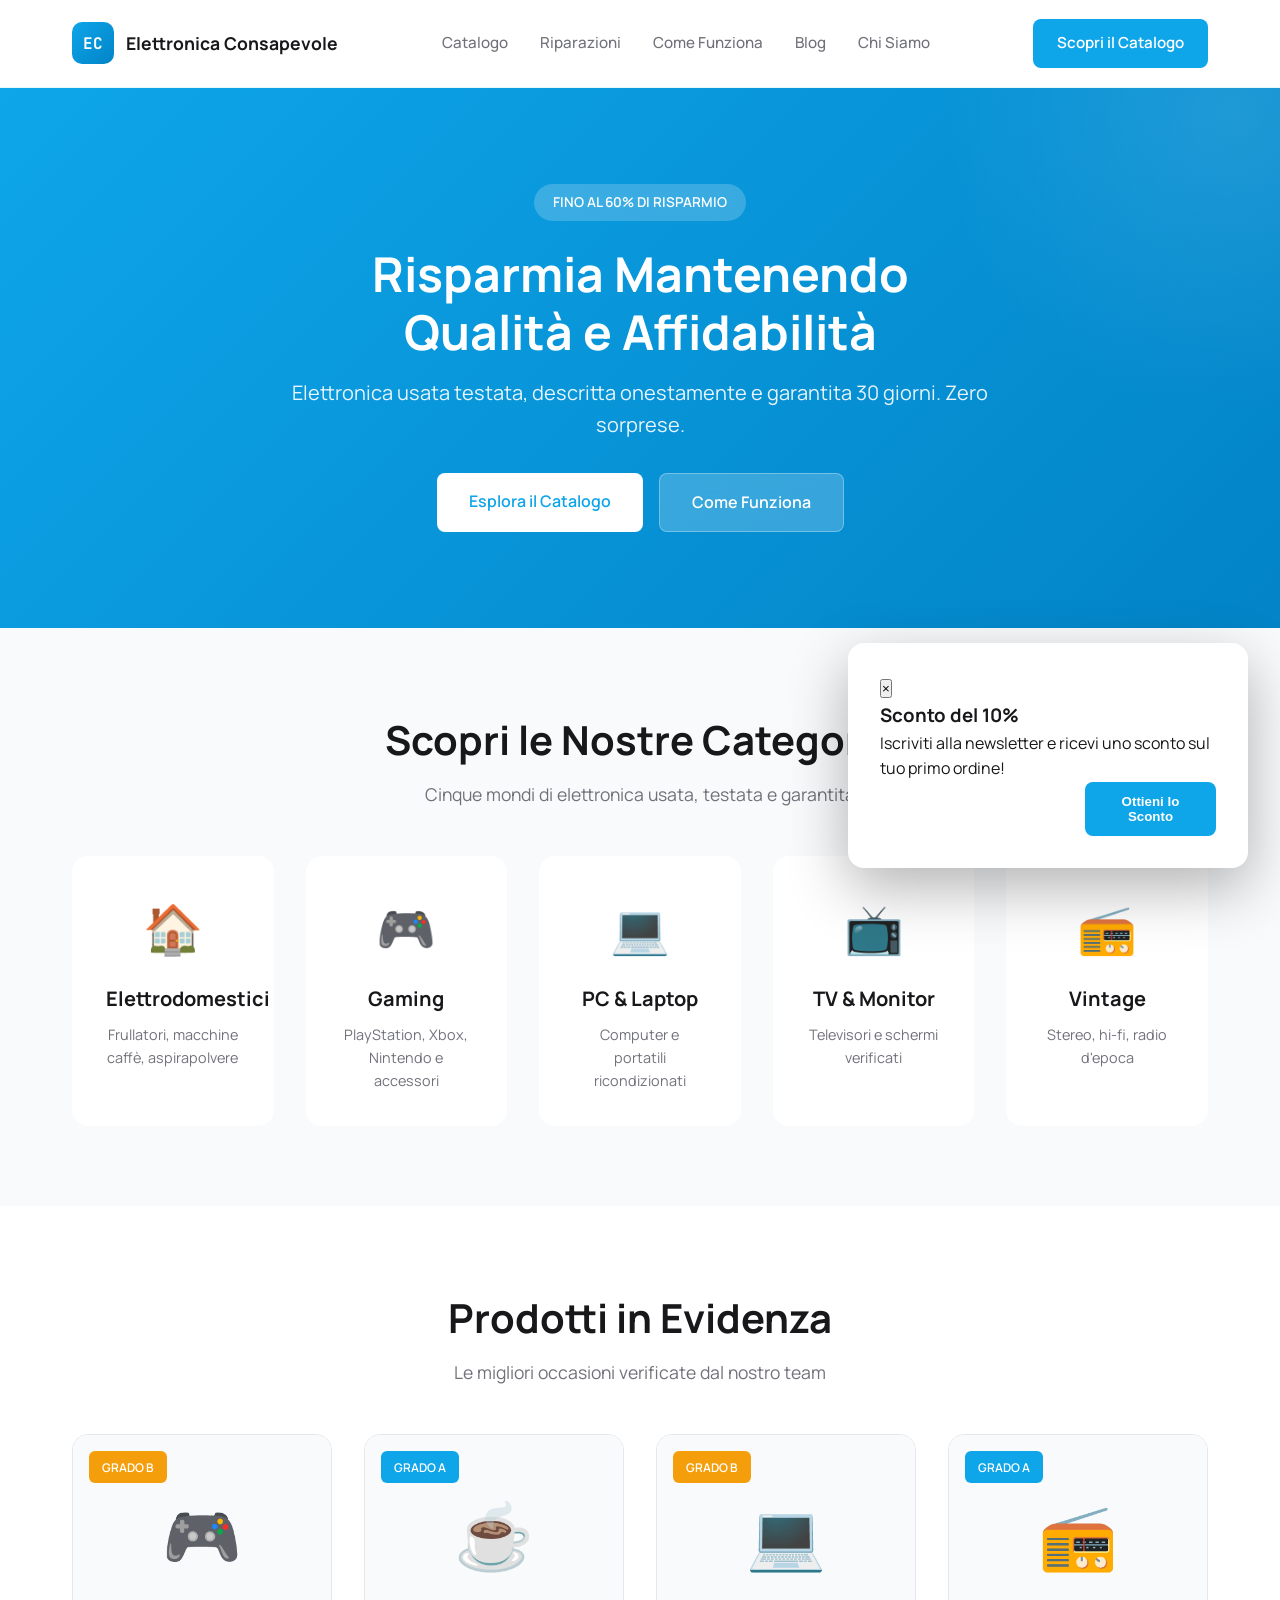
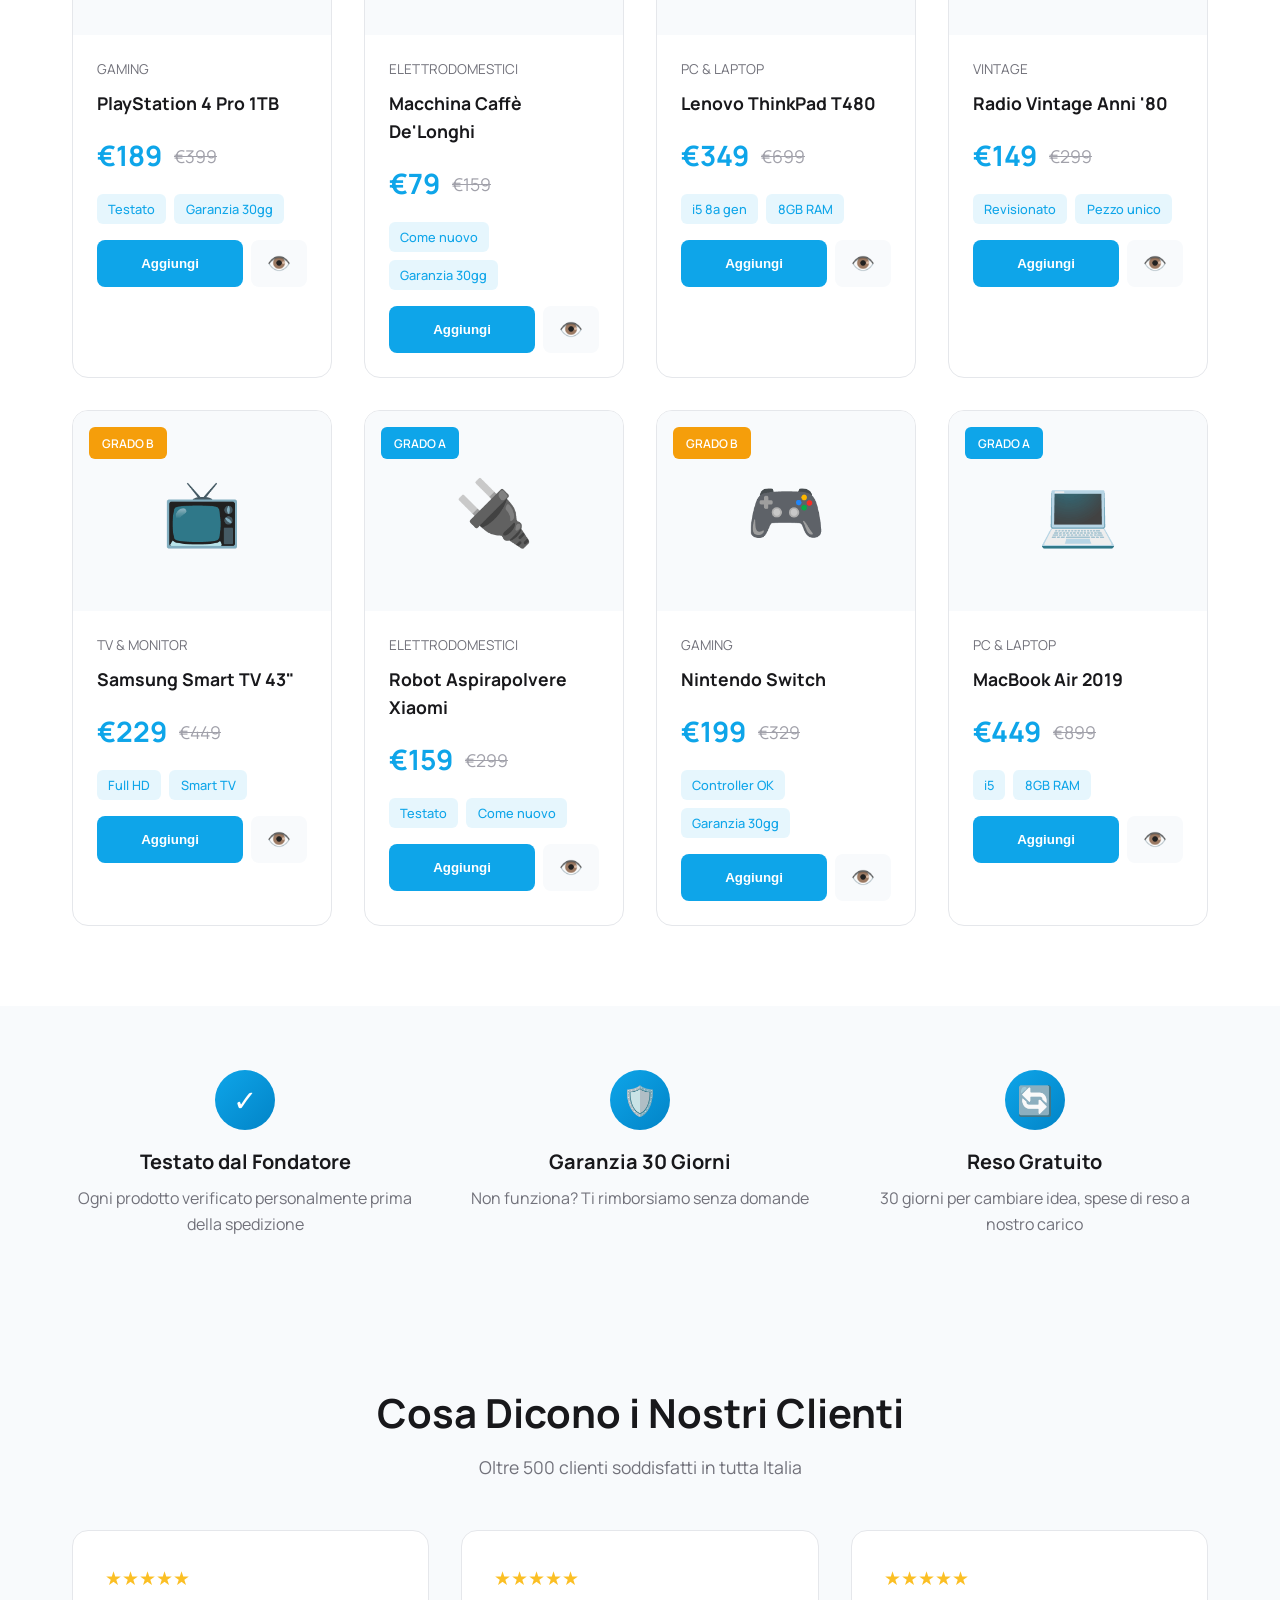
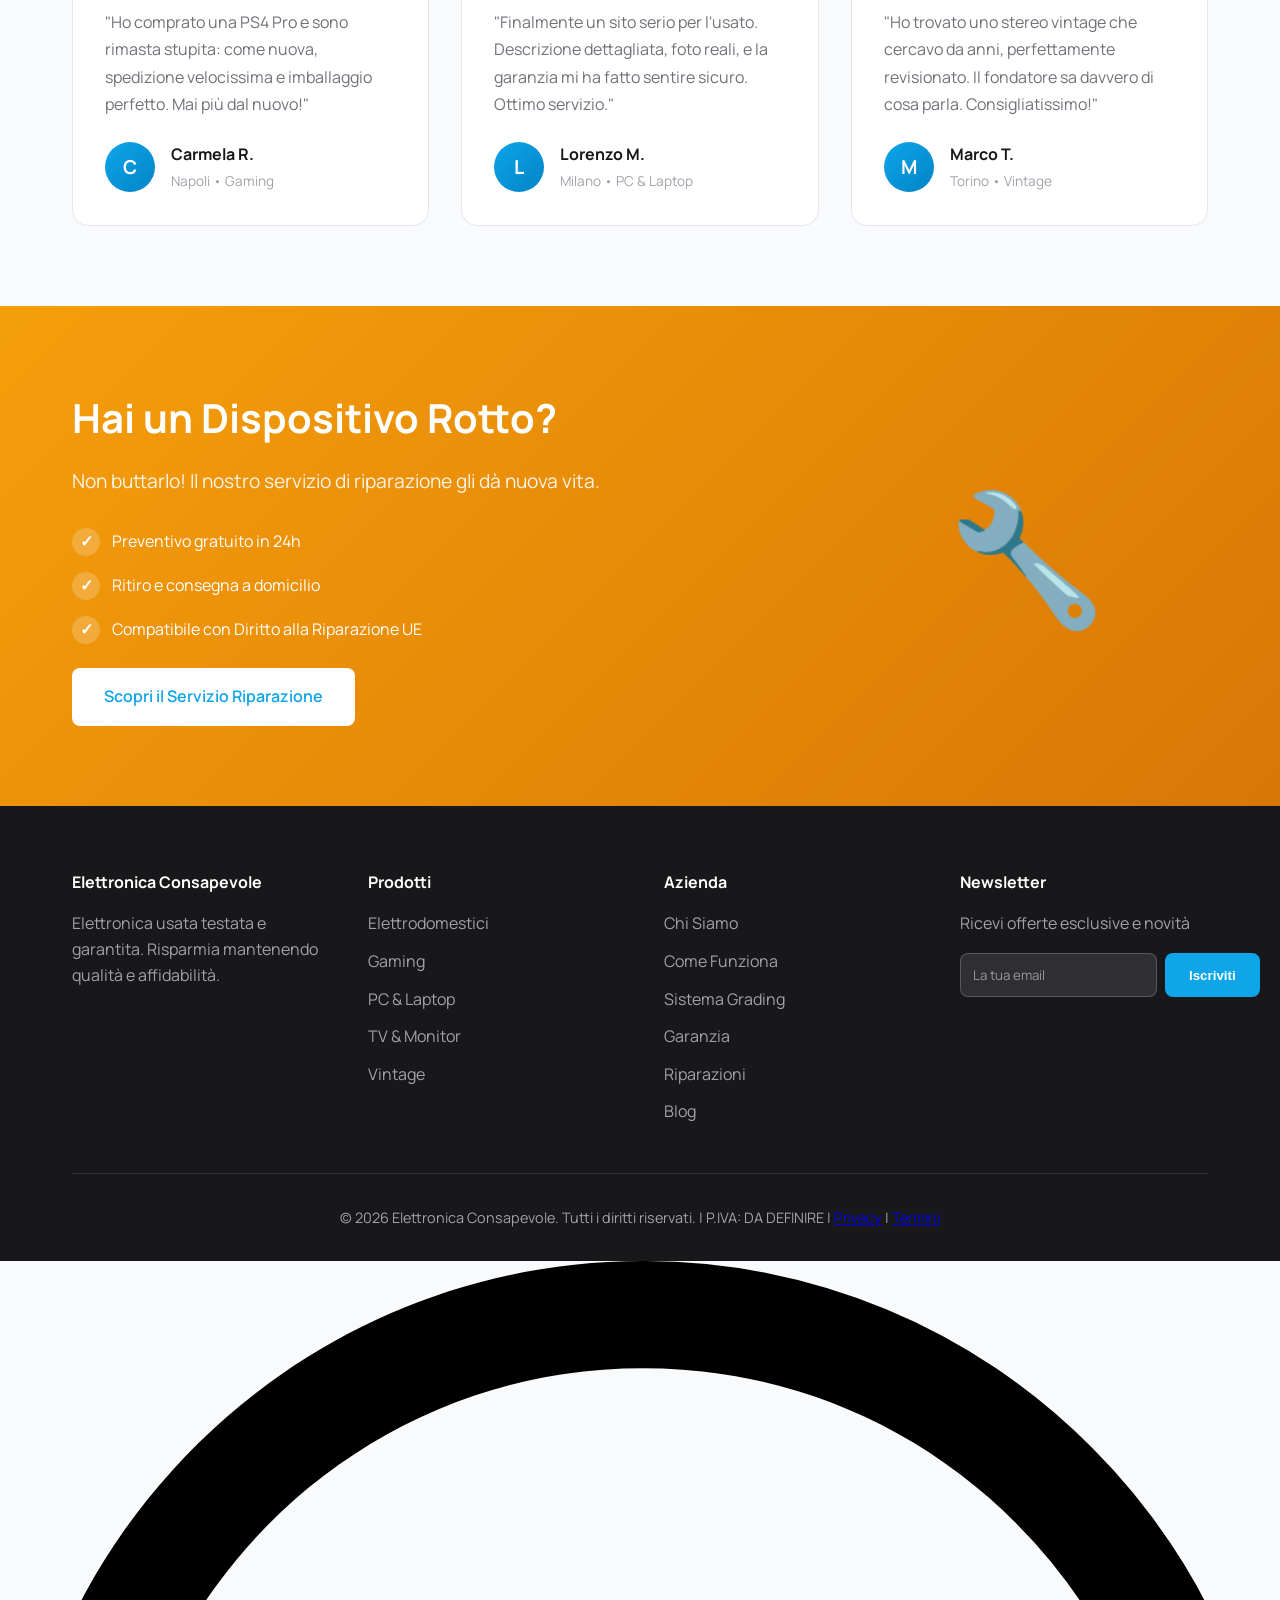
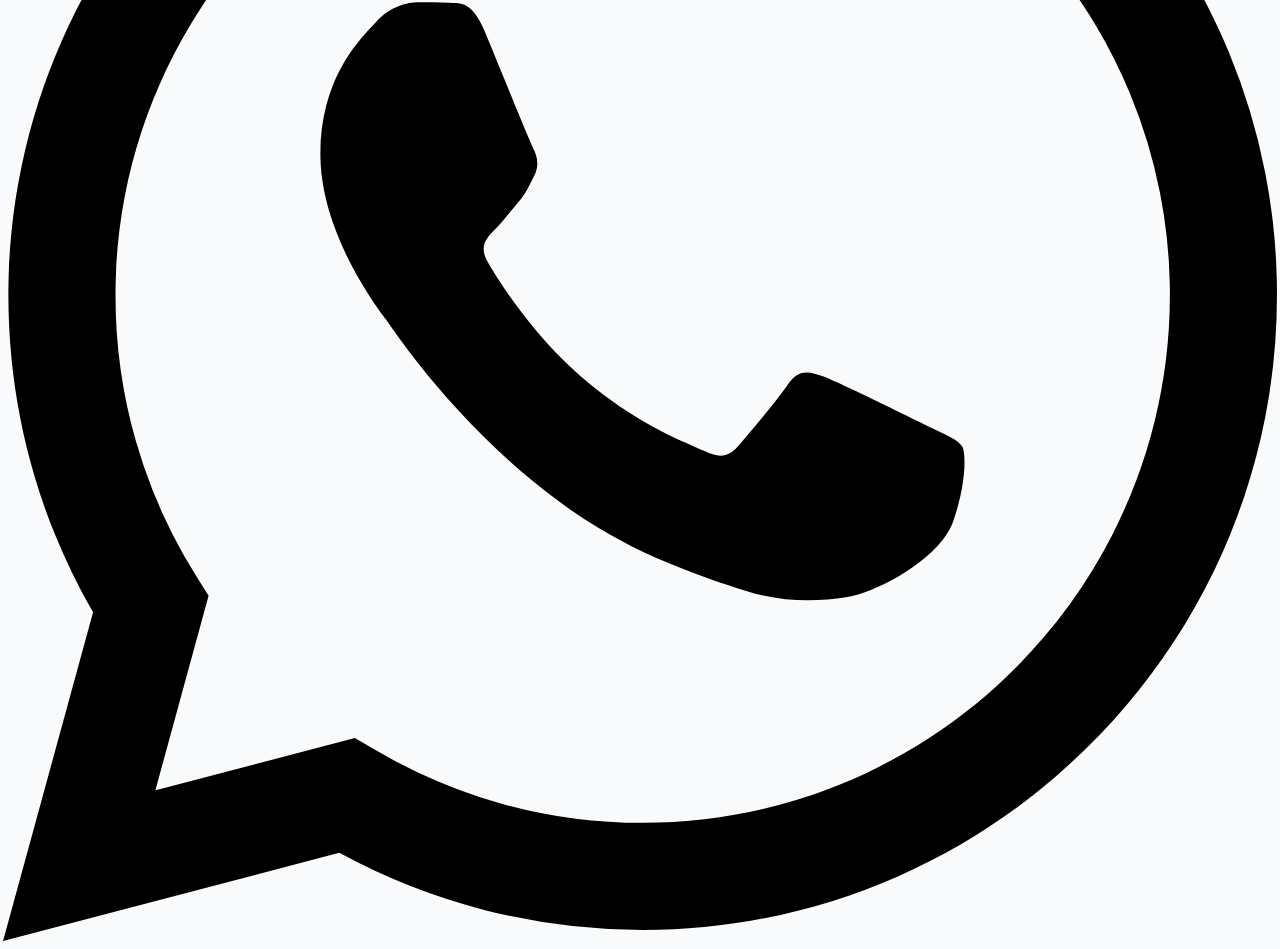
==== index.html @ a6febb9d "Update and rename index.html.html to index.html" ====
<!DOCTYPE html>
<html lang="it">
<head>
    <meta charset="UTF-8">
    <meta name="viewport" content="width=device-width, initial-scale=1.0">
    <title>Elettronica Consapevole - Elettronica Usata Garantita | Risparmia fino al 60%</title>
    <meta name="description" content="Acquista elettronica usata testata e garantita. Elettrodomestici, PC, gaming e vintage con garanzia 30 giorni.">
    <link rel="stylesheet" href="style.css">
    <link rel="preconnect" href="https://fonts.googleapis.com">
    <link rel="preconnect" href="https://fonts.gstatic.com" crossorigin>
    <link href="https://fonts.googleapis.com/css2?family=Manrope:wght@400;500;600;700&family=JetBrains+Mono:wght@500&display=swap" rel="stylesheet">
</head>
<body>
    <!-- HEADER -->
    <header class="header">
        <div class="header-container">
            <a href="/" class="logo">
                <div class="logo-icon">EC</div>
                <span>Elettronica Consapevole</span>
            </a>
            <nav class="nav">
                <a href="/catalogo/">Catalogo</a>
                <a href="/riparazioni/">Riparazioni</a>
                <a href="/come-funziona/">Come Funziona</a>
                <a href="/blog/">Blog</a>
                <a href="/chi-siamo/">Chi Siamo</a>
            </nav>
            <a href="/catalogo/" class="cta-btn">Scopri il Catalogo</a>
            <button class="mobile-menu-btn" aria-label="Menu">
                <div class="mobile-menu-icon"></div>
            </button>
        </div>
    </header>

    <!-- HERO SLIDER -->
    <section class="hero">
        <div class="hero-slide active">
            <div class="hero-content">
                <div class="hero-badge">FINO AL 60% DI RISPARMIO</div>
                <h1>Risparmia Mantenendo Qualità e Affidabilità</h1>
                <p>Elettronica usata testata, descritta onestamente e garantita 30 giorni. Zero sorprese.</p>
                <div class="hero-cta">
                    <a href="/catalogo/" class="btn-primary">Esplora il Catalogo</a>
                    <a href="/come-funziona/" class="btn-secondary">Come Funziona</a>
                </div>
            </div>
        </div>
    </section>

    <!-- CATEGORIE -->
    <section class="categories">
        <div class="container">
            <div class="section-header">
                <h2>Scopri le Nostre Categorie</h2>
                <p>Cinque mondi di elettronica usata, testata e garantita</p>
            </div>
            <div class="categories-grid">
                <a href="/catalogo/elettrodomestici/" class="category-card">
                    <div class="category-icon">🏠</div>
                    <h3>Elettrodomestici</h3>
                    <p>Frullatori, macchine caffè, aspirapolvere</p>
                </a>
                <a href="/catalogo/gaming/" class="category-card">
                    <div class="category-icon">🎮</div>
                    <h3>Gaming</h3>
                    <p>PlayStation, Xbox, Nintendo e accessori</p>
                </a>
                <a href="/catalogo/pc-laptop/" class="category-card">
                    <div class="category-icon">💻</div>
                    <h3>PC & Laptop</h3>
                    <p>Computer e portatili ricondizionati</p>
                </a>
                <a href="/catalogo/tv-monitor/" class="category-card">
                    <div class="category-icon">📺</div>
                    <h3>TV & Monitor</h3>
                    <p>Televisori e schermi verificati</p>
                </a>
                <a href="/catalogo/vintage/" class="category-card">
                    <div class="category-icon">📻</div>
                    <h3>Vintage</h3>
                    <p>Stereo, hi-fi, radio d'epoca</p>
                </a>
            </div>
        </div>
    </section>

    <!-- PRODOTTI IN EVIDENZA -->
    <section class="featured-products">
        <div class="container">
            <div class="section-header">
                <h2>Prodotti in Evidenza</h2>
                <p>Le migliori occasioni verificate dal nostro team</p>
            </div>
            <div class="products-grid">
                <!-- Prodotto 1 -->
                <article class="product-card">
                    <div class="product-image">
                        <span class="product-badge grade-badge">GRADO B</span>
                        <span style="font-size: 4rem;">🎮</span>
                    </div>
                    <div class="product-info">
                        <p class="product-category">Gaming</p>
                        <h3 class="product-title">PlayStation 4 Pro 1TB</h3>
                        <div class="product-price">
                            <span class="price-current">€189</span>
                            <span class="price-original">€399</span>
                        </div>
                        <div class="product-features">
                            <span class="feature-tag">Testato</span>
                            <span class="feature-tag">Garanzia 30gg</span>
                        </div>
                        <div class="product-cta">
                            <button class="btn-add-cart">Aggiungi</button>
                            <button class="btn-quick-view">👁️</button>
                        </div>
                    </div>
                </article>

                <!-- Prodotto 2 -->
                <article class="product-card">
                    <div class="product-image">
                        <span class="product-badge">GRADO A</span>
                        <span style="font-size: 4rem;">☕</span>
                    </div>
                    <div class="product-info">
                        <p class="product-category">Elettrodomestici</p>
                        <h3 class="product-title">Macchina Caffè De'Longhi</h3>
                        <div class="product-price">
                            <span class="price-current">€79</span>
                            <span class="price-original">€159</span>
                        </div>
                        <div class="product-features">
                            <span class="feature-tag">Come nuovo</span>
                            <span class="feature-tag">Garanzia 30gg</span>
                        </div>
                        <div class="product-cta">
                            <button class="btn-add-cart">Aggiungi</button>
                            <button class="btn-quick-view">👁️</button>
                        </div>
                    </div>
                </article>

                <!-- Prodotto 3 -->
                <article class="product-card">
                    <div class="product-image">
                        <span class="product-badge grade-badge">GRADO B</span>
                        <span style="font-size: 4rem;">💻</span>
                    </div>
                    <div class="product-info">
                        <p class="product-category">PC & Laptop</p>
                        <h3 class="product-title">Lenovo ThinkPad T480</h3>
                        <div class="product-price">
                            <span class="price-current">€349</span>
                            <span class="price-original">€699</span>
                        </div>
                        <div class="product-features">
                            <span class="feature-tag">i5 8a gen</span>
                            <span class="feature-tag">8GB RAM</span>
                        </div>
                        <div class="product-cta">
                            <button class="btn-add-cart">Aggiungi</button>
                            <button class="btn-quick-view">👁️</button>
                        </div>
                    </div>
                </article>

                <!-- Prodotto 4 -->
                <article class="product-card">
                    <div class="product-image">
                        <span class="product-badge">GRADO A</span>
                        <span style="font-size: 4rem;">📻</span>
                    </div>
                    <div class="product-info">
                        <p class="product-category">Vintage</p>
                        <h3 class="product-title">Radio Vintage Anni '80</h3>
                        <div class="product-price">
                            <span class="price-current">€149</span>
                            <span class="price-original">€299</span>
                        </div>
                        <div class="product-features">
                            <span class="feature-tag">Revisionato</span>
                            <span class="feature-tag">Pezzo unico</span>
                        </div>
                        <div class="product-cta">
                            <button class="btn-add-cart">Aggiungi</button>
                            <button class="btn-quick-view">👁️</button>
                        </div>
                    </div>
                </article>

                <!-- Prodotto 5 -->
                <article class="product-card">
                    <div class="product-image">
                        <span class="product-badge grade-badge">GRADO B</span>
                        <span style="font-size: 4rem;">📺</span>
                    </div>
                    <div class="product-info">
                        <p class="product-category">TV & Monitor</p>
                        <h3 class="product-title">Samsung Smart TV 43"</h3>
                        <div class="product-price">
                            <span class="price-current">€229</span>
                            <span class="price-original">€449</span>
                        </div>
                        <div class="product-features">
                            <span class="feature-tag">Full HD</span>
                            <span class="feature-tag">Smart TV</span>
                        </div>
                        <div class="product-cta">
                            <button class="btn-add-cart">Aggiungi</button>
                            <button class="btn-quick-view">👁️</button>
                        </div>
                    </div>
                </article>

                <!-- Prodotto 6 -->
                <article class="product-card">
                    <div class="product-image">
                        <span class="product-badge">GRADO A</span>
                        <span style="font-size: 4rem;">🔌</span>
                    </div>
                    <div class="product-info">
                        <p class="product-category">Elettrodomestici</p>
                        <h3 class="product-title">Robot Aspirapolvere Xiaomi</h3>
                        <div class="product-price">
                            <span class="price-current">€159</span>
                            <span class="price-original">€299</span>
                        </div>
                        <div class="product-features">
                            <span class="feature-tag">Testato</span>
                            <span class="feature-tag">Come nuovo</span>
                        </div>
                        <div class="product-cta">
                            <button class="btn-add-cart">Aggiungi</button>
                            <button class="btn-quick-view">👁️</button>
                        </div>
                    </div>
                </article>

                <!-- Prodotto 7 -->
                <article class="product-card">
                    <div class="product-image">
                        <span class="product-badge grade-badge">GRADO B</span>
                        <span style="font-size: 4rem;">🎮</span>
                    </div>
                    <div class="product-info">
                        <p class="product-category">Gaming</p>
                        <h3 class="product-title">Nintendo Switch</h3>
                        <div class="product-price">
                            <span class="price-current">€199</span>
                            <span class="price-original">€329</span>
                        </div>
                        <div class="product-features">
                            <span class="feature-tag">Controller OK</span>
                            <span class="feature-tag">Garanzia 30gg</span>
                        </div>
                        <div class="product-cta">
                            <button class="btn-add-cart">Aggiungi</button>
                            <button class="btn-quick-view">👁️</button>
                        </div>
                    </div>
                </article>

                <!-- Prodotto 8 -->
                <article class="product-card">
                    <div class="product-image">
                        <span class="product-badge">GRADO A</span>
                        <span style="font-size: 4rem;">💻</span>
                    </div>
                    <div class="product-info">
                        <p class="product-category">PC & Laptop</p>
                        <h3 class="product-title">MacBook Air 2019</h3>
                        <div class="product-price">
                            <span class="price-current">€449</span>
                            <span class="price-original">€899</span>
                        </div>
                        <div class="product-features">
                            <span class="feature-tag">i5</span>
                            <span class="feature-tag">8GB RAM</span>
                        </div>
                        <div class="product-cta">
                            <button class="btn-add-cart">Aggiungi</button>
                            <button class="btn-quick-view">👁️</button>
                        </div>
                    </div>
                </article>
            </div>
        </div>
    </section>

    <!-- TRUST BAR -->
    <section class="trust-bar">
        <div class="container">
            <div class="trust-grid">
                <div class="trust-item">
                    <div class="trust-icon">✓</div>
                    <h3>Testato dal Fondatore</h3>
                    <p>Ogni prodotto verificato personalmente prima della spedizione</p>
                </div>
                <div class="trust-item">
                    <div class="trust-icon">🛡️</div>
                    <h3>Garanzia 30 Giorni</h3>
                    <p>Non funziona? Ti rimborsiamo senza domande</p>
                </div>
                <div class="trust-item">
                    <div class="trust-icon">🔄</div>
                    <h3>Reso Gratuito</h3>
                    <p>30 giorni per cambiare idea, spese di reso a nostro carico</p>
                </div>
            </div>
        </div>
    </section>

    <!-- RECENSIONI -->
    <section class="reviews">
        <div class="container">
            <div class="section-header">
                <h2>Cosa Dicono i Nostri Clienti</h2>
                <p>Oltre 500 clienti soddisfatti in tutta Italia</p>
            </div>
            <div class="reviews-grid">
                <div class="review-card">
                    <div class="review-stars">★★★★★</div>
                    <p class="review-text">"Ho comprato una PS4 Pro e sono rimasta stupita: come nuova, spedizione velocissima e imballaggio perfetto. Mai più dal nuovo!"</p>
                    <div class="review-author">
                        <div class="author-avatar">C</div>
                        <div class="author-info">
                            <h4>Carmela R.</h4>
                            <p>Napoli • Gaming</p>
                        </div>
                    </div>
                </div>

                <div class="review-card">
                    <div class="review-stars">★★★★★</div>
                    <p class="review-text">"Finalmente un sito serio per l'usato. Descrizione dettagliata, foto reali, e la garanzia mi ha fatto sentire sicuro. Ottimo servizio."</p>
                    <div class="review-author">
                        <div class="author-avatar">L</div>
                        <div class="author-info">
                            <h4>Lorenzo M.</h4>
                            <p>Milano • PC & Laptop</p>
                        </div>
                    </div>
                </div>

                <div class="review-card">
                    <div class="review-stars">★★★★★</div>
                    <p class="review-text">"Ho trovato uno stereo vintage che cercavo da anni, perfettamente revisionato. Il fondatore sa davvero di cosa parla. Consigliatissimo!"</p>
                    <div class="review-author">
                        <div class="author-avatar">M</div>
                        <div class="author-info">
                            <h4>Marco T.</h4>
                            <p>Torino • Vintage</p>
                        </div>
                    </div>
                </div>
            </div>
        </div>
    </section>

    <!-- CTA RIPARAZIONI -->
    <section class="repair-cta">
        <div class="container">
            <div class="repair-content">
                <div class="repair-text">
                    <h2>Hai un Dispositivo Rotto?</h2>
                    <p>Non buttarlo! Il nostro servizio di riparazione gli dà nuova vita.</p>
                    <div class="repair-features">
                        <div class="repair-feature">
                            <div class="repair-feature-icon">✓</div>
                            <span>Preventivo gratuito in 24h</span>
                        </div>
                        <div class="repair-feature">
                            <div class="repair-feature-icon">✓</div>
                            <span>Ritiro e consegna a domicilio</span>
                        </div>
                        <div class="repair-feature">
                            <div class="repair-feature-icon">✓</div>
                            <span>Compatibile con Diritto alla Riparazione UE</span>
                        </div>
                    </div>
                    <a href="/riparazioni/" class="btn-primary" style="display: inline-block; margin-top: 1.5rem;">Scopri il Servizio Riparazione</a>
                </div>
                <div class="repair-image" style="text-align: center; font-size: 8rem;">🔧</div>
            </div>
        </div>
    </section>

    <!-- FOOTER -->
    <footer class="footer">
        <div class="container">
            <div class="footer-grid">
                <div class="footer-section">
                    <h4>Elettronica Consapevole</h4>
                    <p style="color: var(--gray-light); margin-top: 1rem;">Elettronica usata testata e garantita. Risparmia mantenendo qualità e affidabilità.</p>
                </div>
                <div class="footer-section">
                    <h4>Prodotti</h4>
                    <div class="footer-links">
                        <a href="/catalogo/elettrodomestici/">Elettrodomestici</a>
                        <a href="/catalogo/gaming/">Gaming</a>
                        <a href="/catalogo/pc-laptop/">PC & Laptop</a>
                        <a href="/catalogo/tv-monitor/">TV & Monitor</a>
                        <a href="/catalogo/vintage/">Vintage</a>
                    </div>
                </div>
                <div class="footer-section">
                    <h4>Azienda</h4>
                    <div class="footer-links">
                        <a href="/chi-siamo/">Chi Siamo</a>
                        <a href="/come-funziona/">Come Funziona</a>
                        <a href="/come-funziona/grading/">Sistema Grading</a>
                        <a href="/come-funziona/garanzia/">Garanzia</a>
                        <a href="/riparazioni/">Riparazioni</a>
                        <a href="/blog/">Blog</a>
                    </div>
                </div>
                <div class="footer-section">
                    <h4>Newsletter</h4>
                    <p style="color: var(--gray-light); margin-bottom: 1rem;">Ricevi offerte esclusive e novità</p>
                    <form class="newsletter-form">
                        <input type="email" placeholder="La tua email" class="newsletter-input" required>
                        <button type="submit" class="newsletter-btn">Iscriviti</button>
                    </form>
                </div>
            </div>
            <div class="footer-bottom">
                <p>&copy; 2026 Elettronica Consapevole. Tutti i diritti riservati. | P.IVA: DA DEFINIRE | <a href="/privacy/" style="text-decoration: underline;">Privacy</a> | <a href="/termini/" style="text-decoration: underline;">Termini</a></p>
            </div>
        </div>
    </footer>

    <!-- POPUP NEWSLETTER -->
    <div class="newsletter-popup" id="newsletterPopup">
        <button class="popup-close" onclick="closeNewsletter()">×</button>
        <h3>Sconto del 10%</h3>
        <p>Iscriviti alla newsletter e ricevi uno sconto sul tuo primo ordine!</p>
        <form class="newsletter-form">
            <input type="email" placeholder="La tua email" class="newsletter-input" required>
            <button type="submit" class="newsletter-btn">Ottieni lo Sconto</button>
        </form>
    </div>

    <!-- WHATSAPP BUTTON -->
    <a href="https://wa.me/393XXXXXXXXX" class="whatsapp-btn" target="_blank" rel="noopener noreferrer" aria-label="Contattaci su WhatsApp">
        <svg class="whatsapp-icon" viewBox="0 0 24 24" xmlns="http://www.w3.org/2000/svg">
            <path d="M17.472 14.382c-.297-.149-1.758-.867-2.03-.967-.273-.099-.471-.148-.67.15-.197.297-.767.966-.94 1.164-.173.199-.347.223-.644.075-.297-.15-1.255-.463-2.39-1.475-.883-.788-1.48-1.761-1.653-2.059-.173-.297-.018-.458.13-.606.134-.133.298-.347.446-.52.149-.174.198-.298.298-.497.099-.198.05-.371-.025-.52-.075-.149-.669-1.612-.916-2.207-.242-.579-.487-.5-.669-.51-.173-.008-.371-.01-.57-.01-.198 0-.52.074-.792.372-.272.297-1.04 1.016-1.04 2.479 0 1.462 1.065 2.875 1.213 3.074.149.198 2.096 3.2 5.077 4.487.709.306 1.262.489 1.694.625.712.227 1.36.195 1.871.118.571-.085 1.758-.719 2.006-1.413.248-.694.248-1.289.173-1.413-.074-.124-.272-.198-.57-.347m-5.421 7.403h-.004a9.87 9.87 0 01-5.031-1.378l-.361-.214-3.741.982.998-3.648-.235-.374a9.86 9.86 0 01-1.51-5.26c.001-5.45 4.436-9.884 9.888-9.884 2.64 0 5.122 1.03 6.988 2.898a9.825 9.825 0 012.893 6.994c-.003 5.45-4.437 9.884-9.885 9.884m8.413-18.297A11.815 11.815 0 0012.05 0C5.495 0 .16 5.335.157 11.892c0 2.096.547 4.142 1.588 5.945L.057 24l6.305-1.654a11.882 11.882 0 005.683 1.448h.005c6.554 0 11.89-5.335 11.893-11.893a11.821 11.821 0 00-3.48-8.413Z"/>
        </svg>
    </a>

    <script src="script.js"></script>
</body>
</html>
---- style.css ----
/* ===== RESET & BASE ===== */
* {
    margin: 0;
    padding: 0;
    box-sizing: border-box;
}

:root {
    /* Colori Opzione C: Blu Elettrico */
    --primary: #0ea5e9;
    --primary-dark: #0284c7;
    --primary-light: #38bdf8;
    --dark: #18181b;
    --dark-soft: #27272a;
    --gray: #71717a;
    --gray-light: #a1a1aa;
    --white: #ffffff;
    --bg: #f8fafc;
    --bg-card: #ffffff;
    
    /* Typography */
    --font-sans: 'Manrope', -apple-system, BlinkMacSystemFont, 'Segoe UI', sans-serif;
    --font-mono: 'JetBrains Mono', 'Courier New', monospace;
}

html {
    scroll-behavior: smooth;
}

body {
    font-family: var(--font-sans);
    background: var(--bg);
    color: var(--dark);
    line-height: 1.6;
    overflow-x: hidden;
}

.container {
    max-width: 1200px;
    margin: 0 auto;
    padding: 0 2rem;
}

/* ===== HEADER ===== */
.header {
    position: sticky;
    top: 0;
    background: rgba(255, 255, 255, 0.95);
    backdrop-filter: blur(10px);
    border-bottom: 1px solid rgba(14, 165, 233, 0.1);
    z-index: 1000;
    padding: 1.2rem 0;
}

.header-container {
    max-width: 1200px;
    margin: 0 auto;
    padding: 0 2rem;
    display: flex;
    align-items: center;
    justify-content: space-between;
}

.logo {
    display: flex;
    align-items: center;
    gap: 0.75rem;
    text-decoration: none;
    color: var(--dark);
    font-weight: 700;
    font-size: 1.1rem;
}

.logo-icon {
    background: linear-gradient(135deg, var(--primary) 0%, var(--primary-dark) 100%);
    color: white;
    width: 42px;
    height: 42px;
    border-radius: 10px;
    display: flex;
    align-items: center;
    justify-content: center;
    font-weight: 700;
    font-family: var(--font-mono);
    font-size: 1rem;
}

.nav {
    display: flex;
    gap: 2rem;
    align-items: center;
}

.nav a {
    text-decoration: none;
    color: var(--gray);
    font-weight: 500;
    transition: color 0.3s;
    font-size: 0.95rem;
}

.nav a:hover {
    color: var(--primary);
}

.cta-btn {
    background: var(--primary);
    color: white;
    padding: 0.75rem 1.5rem;
    border-radius: 8px;
    text-decoration: none;
    font-weight: 600;
    transition: all 0.3s;
    font-size: 0.95rem;
}

.cta-btn:hover {
    background: var(--primary-dark);
    transform: translateY(-2px);
}

.mobile-menu-btn {
    display: none;
    background: none;
    border: none;
    cursor: pointer;
    padding: 0.5rem;
}

.mobile-menu-icon {
    width: 24px;
    height: 2px;
    background: var(--dark);
    position: relative;
}

.mobile-menu-icon::before,
.mobile-menu-icon::after {
    content: '';
    position: absolute;
    width: 24px;
    height: 2px;
    background: var(--dark);
    left: 0;
}

.mobile-menu-icon::before {
    top: -7px;
}

.mobile-menu-icon::after {
    bottom: -7px;
}

/* ===== HERO ===== */
.hero {
    background: linear-gradient(135deg, var(--primary) 0%, var(--primary-dark) 100%);
    padding: 6rem 2rem;
    text-align: center;
    position: relative;
    overflow: hidden;
}

.hero::before {
    content: '';
    position: absolute;
    top: -50%;
    right: -20%;
    width: 600px;
    height: 600px;
    background: radial-gradient(circle, rgba(255,255,255,0.1) 0%, transparent 70%);
    border-radius: 50%;
}

.hero-slide {
    position: relative;
    z-index: 1;
}

.hero-content {
    max-width: 700px;
    margin: 0 auto;
}

.hero-badge {
    display: inline-block;
    background: rgba(255, 255, 255, 0.2);
    color: white;
    padding: 0.5rem 1.2rem;
    border-radius: 20px;
    font-size: 0.85rem;
    font-weight: 600;
    margin-bottom: 1.5rem;
    backdrop-filter: blur(10px);
}

.hero h1 {
    font-size: 3rem;
    color: white;
    margin-bottom: 1rem;
    line-height: 1.2;
}

.hero p {
    font-size: 1.25rem;
    color: rgba(255, 255, 255, 0.9);
    margin-bottom: 2rem;
}

.hero-cta {
    display: flex;
    gap: 1rem;
    justify-content: center;
    flex-wrap: wrap;
}

.btn-primary {
    background: white;
    color: var(--primary);
    padding: 1rem 2rem;
    border-radius: 8px;
    text-decoration: none;
    font-weight: 600;
    transition: all 0.3s;
    display: inline-block;
}

.btn-primary:hover {
    transform: translateY(-2px);
    box-shadow: 0 10px 30px rgba(0, 0, 0, 0.2);
}

.btn-secondary {
    background: rgba(255, 255, 255, 0.2);
    color: white;
    padding: 1rem 2rem;
    border-radius: 8px;
    text-decoration: none;
    font-weight: 600;
    transition: all 0.3s;
    backdrop-filter: blur(10px);
    border: 1px solid rgba(255, 255, 255, 0.3);
}

.btn-secondary:hover {
    background: rgba(255, 255, 255, 0.3);
    transform: translateY(-2px);
}

/* ===== CATEGORIES ===== */
.categories {
    padding: 5rem 0;
}

.section-header {
    text-align: center;
    margin-bottom: 3rem;
}

.section-header h2 {
    font-size: 2.5rem;
    color: var(--dark);
    margin-bottom: 0.5rem;
}

.section-header p {
    font-size: 1.1rem;
    color: var(--gray);
}

.categories-grid {
    display: grid;
    grid-template-columns: repeat(auto-fit, minmax(200px, 1fr));
    gap: 2rem;
}

.category-card {
    background: var(--bg-card);
    padding: 2rem;
    border-radius: 16px;
    text-align: center;
    text-decoration: none;
    transition: all 0.3s;
    border: 2px solid transparent;
}

.category-card:hover {
    border-color: var(--primary);
    transform: translateY(-5px);
    box-shadow: 0 10px 30px rgba(14, 165, 233, 0.2);
}

.category-icon {
    font-size: 3rem;
    margin-bottom: 1rem;
}

.category-card h3 {
    font-size: 1.25rem;
    color: var(--dark);
    margin-bottom: 0.5rem;
}

.category-card p {
    font-size: 0.9rem;
    color: var(--gray);
}

/* ===== PRODUCTS ===== */
.featured-products {
    background: var(--white);
    padding: 5rem 0;
}

.products-grid {
    display: grid;
    grid-template-columns: repeat(auto-fill, minmax(260px, 1fr));
    gap: 2rem;
}

.product-card {
    background: var(--bg-card);
    border-radius: 16px;
    overflow: hidden;
    transition: all 0.3s;
    border: 1px solid #e5e7eb;
}

.product-card:hover {
    transform: translateY(-5px);
    box-shadow: 0 10px 30px rgba(0, 0, 0, 0.1);
}

.product-image {
    background: var(--bg);
    height: 200px;
    display: flex;
    align-items: center;
    justify-content: center;
    position: relative;
}

.product-badge {
    position: absolute;
    top: 1rem;
    left: 1rem;
    background: var(--primary);
    color: white;
    padding: 0.4rem 0.8rem;
    border-radius: 6px;
    font-size: 0.75rem;
    font-weight: 600;
}

.grade-badge {
    background: #f59e0b;
}

.product-info {
    padding: 1.5rem;
}

.product-category {
    color: var(--gray);
    font-size: 0.85rem;
    text-transform: uppercase;
    margin-bottom: 0.5rem;
}

.product-title {
    font-size: 1.1rem;
    color: var(--dark);
    margin-bottom: 1rem;
}

.product-price {
    display: flex;
    align-items: center;
    gap: 0.75rem;
    margin-bottom: 1rem;
}

.price-current {
    font-size: 1.75rem;
    font-weight: 700;
    color: var(--primary);
}

.price-original {
    font-size: 1.1rem;
    color: var(--gray-light);
    text-decoration: line-through;
}

.product-features {
    display: flex;
    gap: 0.5rem;
    flex-wrap: wrap;
    margin-bottom: 1rem;
}

.feature-tag {
    background: rgba(14, 165, 233, 0.1);
    color: var(--primary);
    padding: 0.3rem 0.7rem;
    border-radius: 6px;
    font-size: 0.8rem;
    font-weight: 500;
}

.product-cta {
    display: flex;
    gap: 0.5rem;
}

.btn-add-cart {
    flex: 1;
    background: var(--primary);
    color: white;
    border: none;
    padding: 0.75rem;
    border-radius: 8px;
    font-weight: 600;
    cursor: pointer;
    transition: all 0.3s;
}

.btn-add-cart:hover {
    background: var(--primary-dark);
}

.btn-quick-view {
    background: var(--bg);
    border: none;
    padding: 0.75rem 1rem;
    border-radius: 8px;
    cursor: pointer;
    font-size: 1.2rem;
    transition: all 0.3s;
}

.btn-quick-view:hover {
    background: rgba(14, 165, 233, 0.1);
}

/* ===== TRUST BAR ===== */
.trust-bar {
    background: var(--bg);
    padding: 4rem 0;
}

.trust-grid {
    display: grid;
    grid-template-columns: repeat(auto-fit, minmax(250px, 1fr));
    gap: 3rem;
}

.trust-item {
    text-align: center;
}

.trust-icon {
    width: 60px;
    height: 60px;
    background: linear-gradient(135deg, var(--primary) 0%, var(--primary-dark) 100%);
    color: white;
    border-radius: 50%;
    display: flex;
    align-items: center;
    justify-content: center;
    font-size: 1.8rem;
    margin: 0 auto 1rem;
}

.trust-item h3 {
    font-size: 1.25rem;
    color: var(--dark);
    margin-bottom: 0.5rem;
}

.trust-item p {
    color: var(--gray);
}

/* ===== REVIEWS ===== */
.reviews {
    padding: 5rem 0;
}

.reviews-grid {
    display: grid;
    grid-template-columns: repeat(auto-fit, minmax(300px, 1fr));
    gap: 2rem;
}

.review-card {
    background: var(--bg-card);
    padding: 2rem;
    border-radius: 16px;
    border: 1px solid #e5e7eb;
}

.review-stars {
    color: #fbbf24;
    font-size: 1.2rem;
    margin-bottom: 1rem;
}

.review-text {
    color: var(--gray);
    margin-bottom: 1.5rem;
    line-height: 1.7;
}

.review-author {
    display: flex;
    align-items: center;
    gap: 1rem;
}

.author-avatar {
    width: 50px;
    height: 50px;
    background: linear-gradient(135deg, var(--primary) 0%, var(--primary-dark) 100%);
    color: white;
    border-radius: 50%;
    display: flex;
    align-items: center;
    justify-content: center;
    font-weight: 700;
    font-size: 1.2rem;
}

.author-info h4 {
    color: var(--dark);
    margin-bottom: 0.2rem;
}

.author-info p {
    color: var(--gray-light);
    font-size: 0.85rem;
}

/* ===== REPAIR CTA ===== */
.repair-cta {
    background: linear-gradient(135deg, #f59e0b 0%, #d97706 100%);
    padding: 5rem 0;
}

.repair-content {
    display: grid;
    grid-template-columns: 2fr 1fr;
    gap: 3rem;
    align-items: center;
}

.repair-text h2 {
    font-size: 2.5rem;
    color: white;
    margin-bottom: 1rem;
}

.repair-text p {
    font-size: 1.2rem;
    color: rgba(255, 255, 255, 0.9);
    margin-bottom: 2rem;
}

.repair-features {
    display: flex;
    flex-direction: column;
    gap: 1rem;
}

.repair-feature {
    display: flex;
    align-items: center;
    gap: 0.75rem;
    color: white;
}

.repair-feature-icon {
    width: 28px;
    height: 28px;
    background: rgba(255, 255, 255, 0.2);
    border-radius: 50%;
    display: flex;
    align-items: center;
    justify-content: center;
    font-weight: 700;
}

/* ===== FOOTER ===== */
.footer {
    background: var(--dark);
    color: white;
    padding: 4rem 0 2rem;
}

.footer-grid {
    display: grid;
    grid-template-columns: repeat(auto-fit, minmax(200px, 1fr));
    gap: 3rem;
    margin-bottom: 3rem;
}

.footer-section h4 {
    margin-bottom: 1rem;
    color: white;
}

.footer-links {
    display: flex;
    flex-direction: column;
    gap: 0.75rem;
}

.footer-links a {
    color: var(--gray-light);
    text-decoration: none;
    transition: color 0.3s;
}

.footer-links a:hover {
    color: var(--primary-light);
}

.newsletter-form {
    display: flex;
    gap: 0.5rem;
}

.newsletter-input {
    flex: 1;
    padding: 0.75rem;
    border: 1px solid rgba(255, 255, 255, 0.2);
    border-radius: 8px;
    background: rgba(255, 255, 255, 0.1);
    color: white;
    font-family: var(--font-sans);
}

.newsletter-input::placeholder {
    color: rgba(255, 255, 255, 0.5);
}

.newsletter-btn {
    background: var(--primary);
    color: white;
    border: none;
    padding: 0.75rem 1.5rem;
    border-radius: 8px;
    font-weight: 600;
    cursor: pointer;
    transition: all 0.3s;
}

.newsletter-btn:hover {
    background: var(--primary-dark);
}

.footer-bottom {
    border-top: 1px solid rgba(255, 255, 255, 0.1);
    padding-top: 2rem;
    text-align: center;
    color: var(--gray-light);
    font-size: 0.9rem;
}

/* ===== POPUP NEWSLETTER ===== */
.newsletter-popup {
    position: fixed;
    bottom: 2rem;
    right: 2rem;
    background: white;
    padding: 2rem;
    border-radius: 16px;
    box-shadow: 0 20px 60px rgba(0, 0, 0, 0.3);
    max-width: 400px;
    z-index: 2000;
    transform:
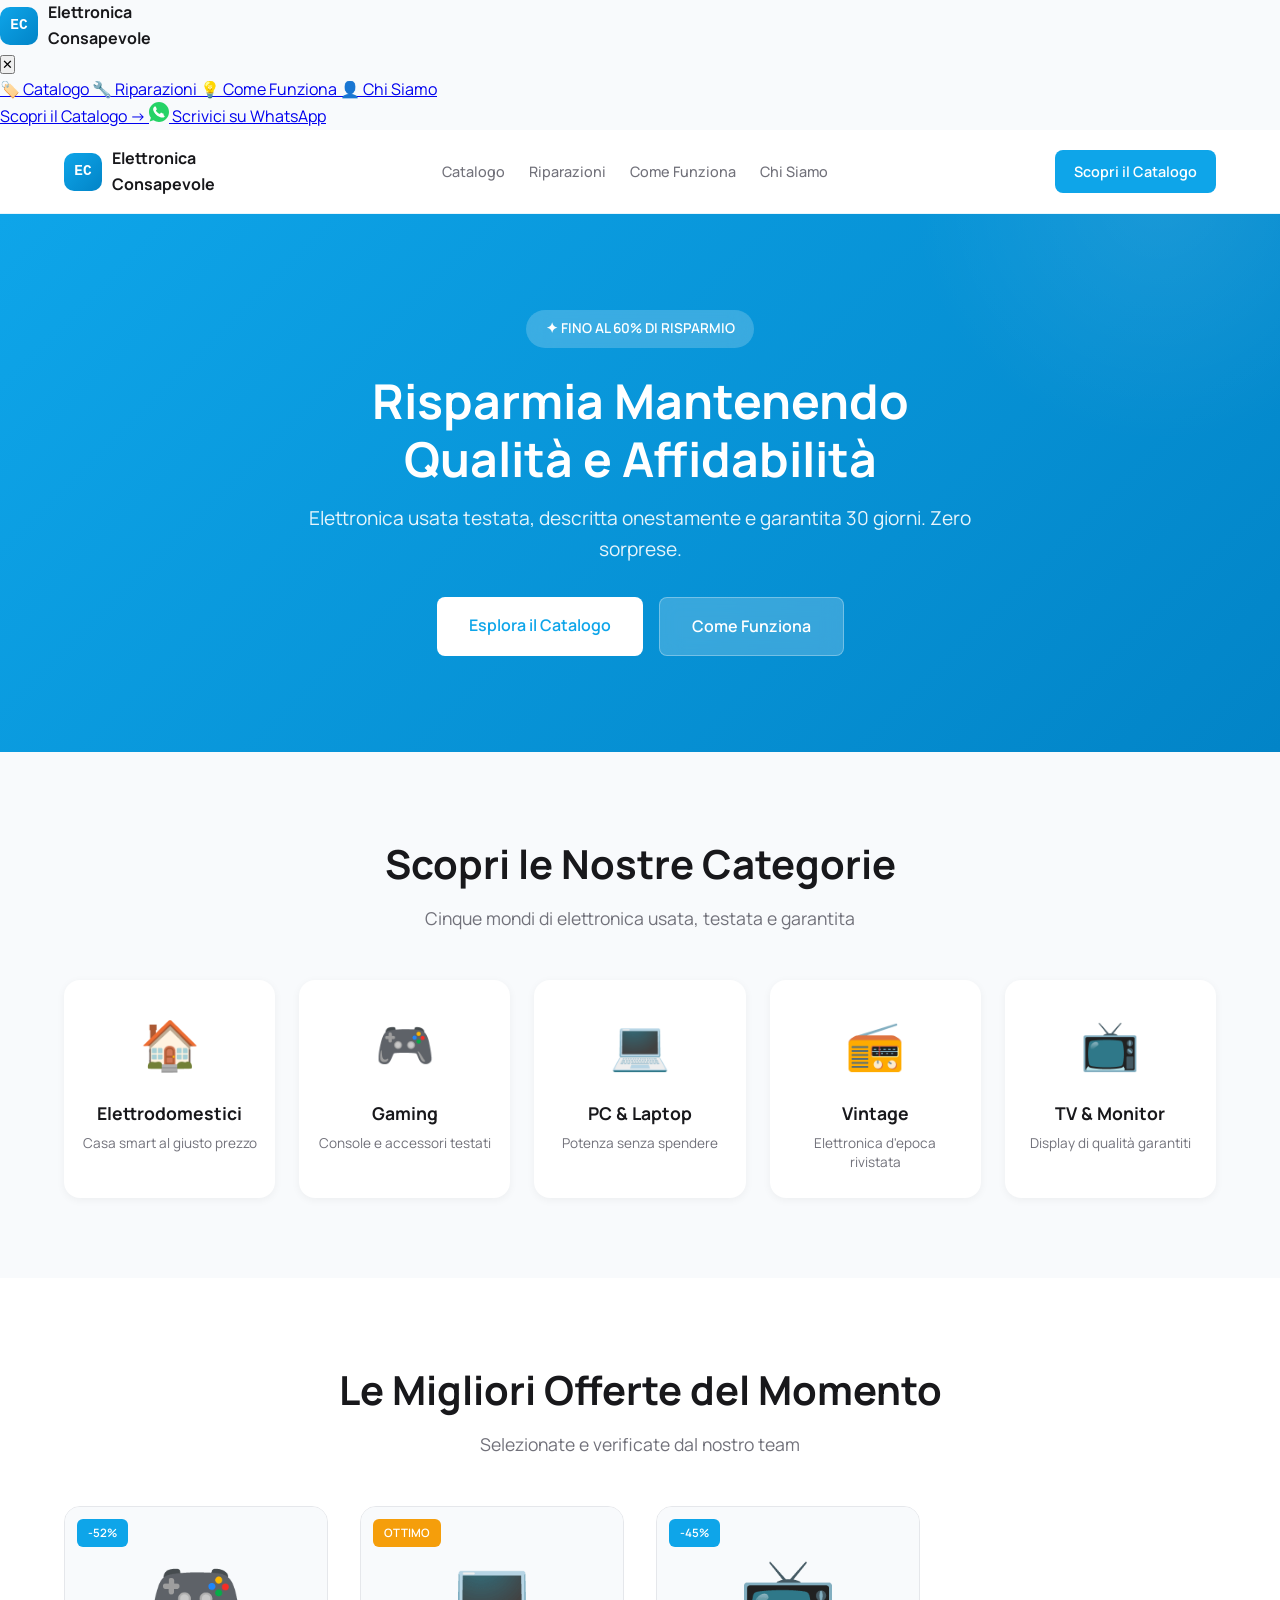
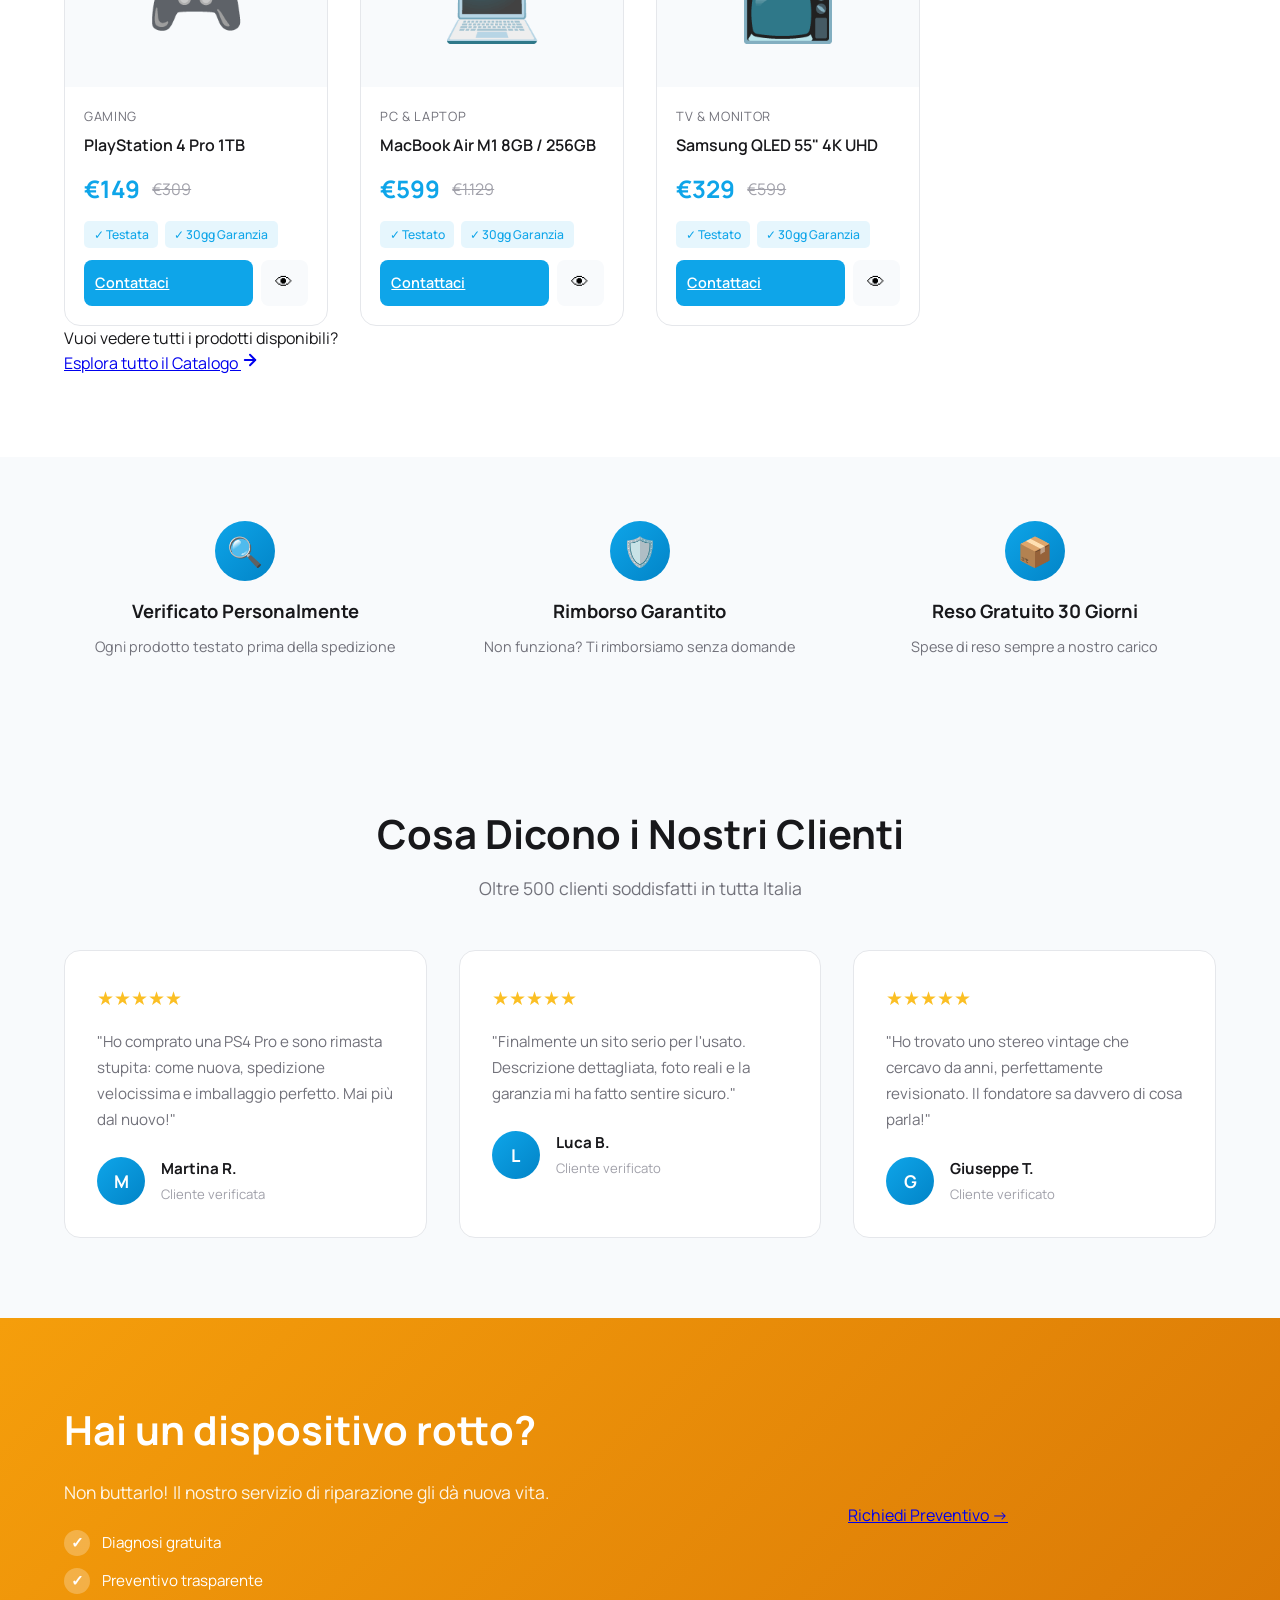
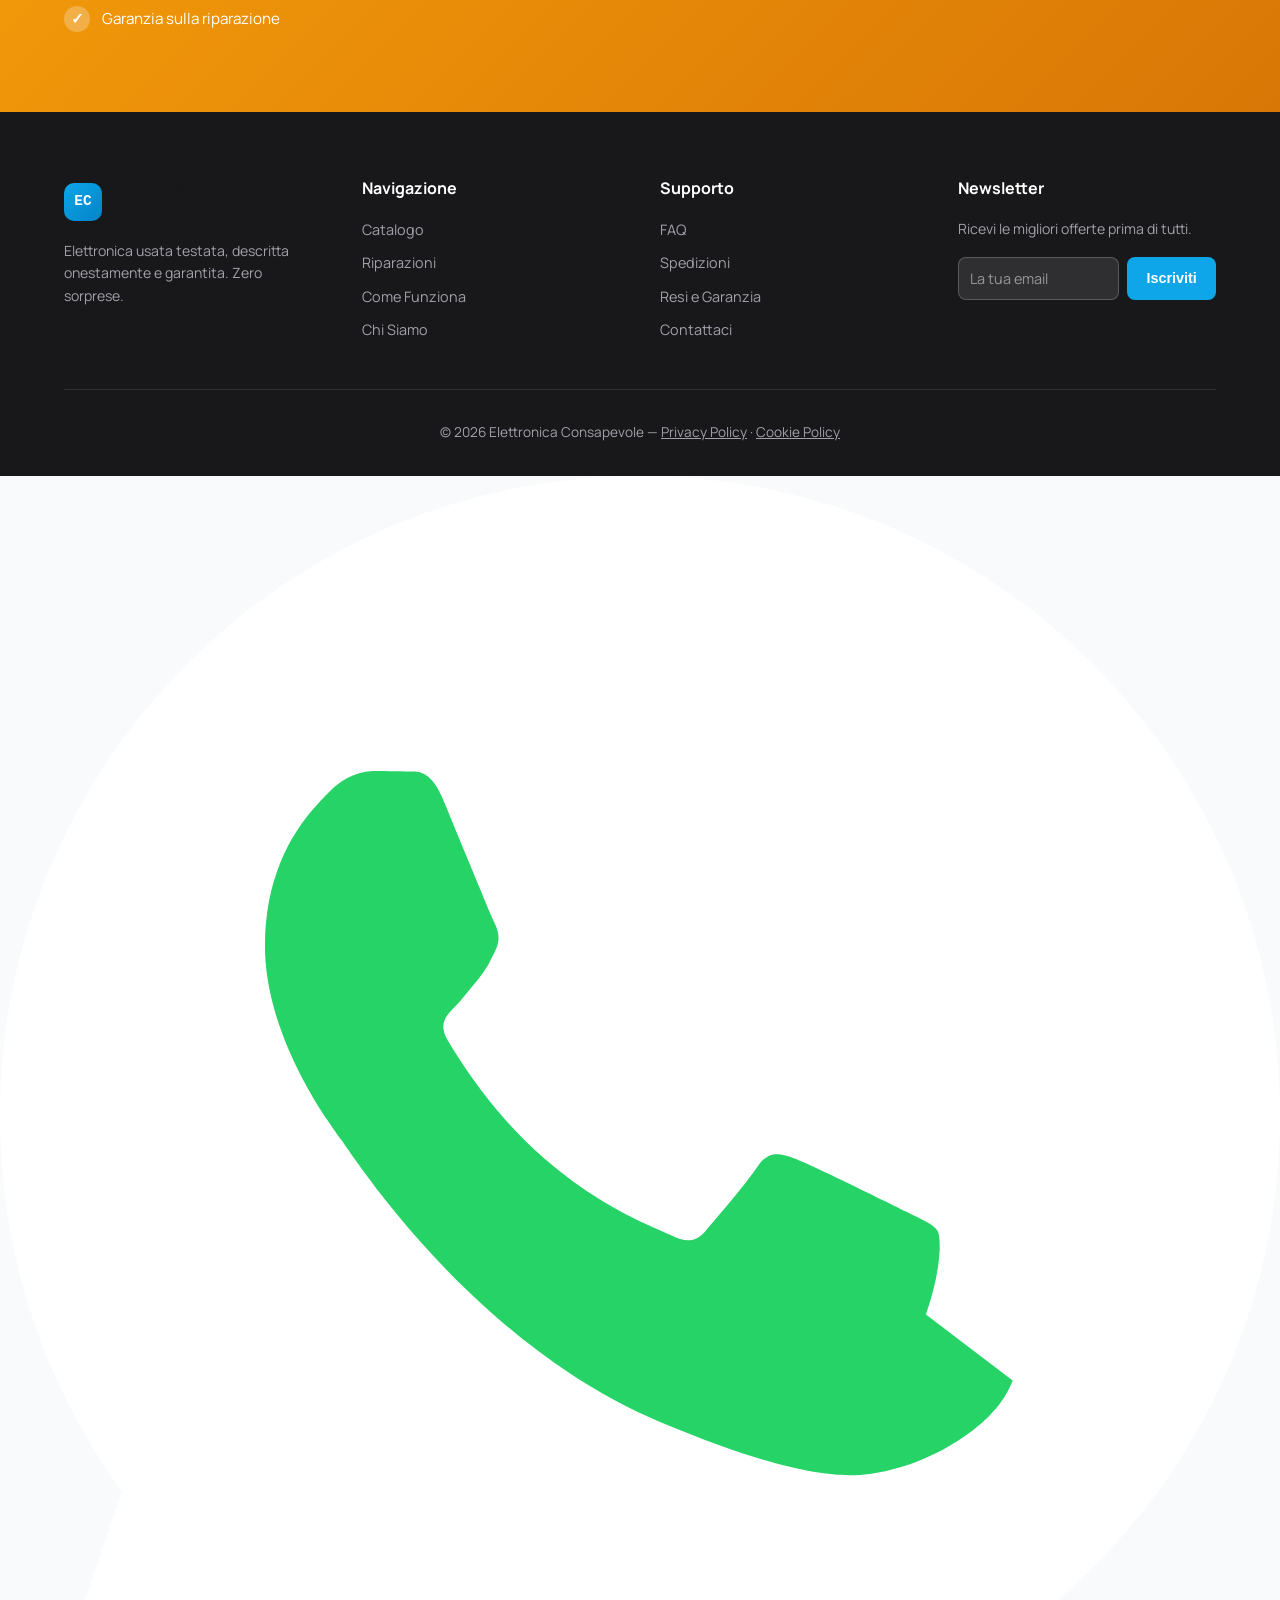
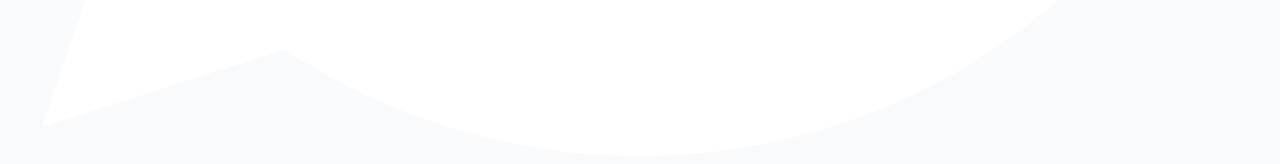
==== commit cd0f89ff: "Update index.html" ====
--- a/index.html
+++ b/index.html
@@ -1,452 +1,358 @@
 <!DOCTYPE html>
 <html lang="it">
 <head>
-    <meta charset="UTF-8">
-    <meta name="viewport" content="width=device-width, initial-scale=1.0">
-    <title>Elettronica Consapevole - Elettronica Usata Garantita | Risparmia fino al 60%</title>
-    <meta name="description" content="Acquista elettronica usata testata e garantita. Elettrodomestici, PC, gaming e vintage con garanzia 30 giorni.">
-    <link rel="stylesheet" href="style.css">
-    <link rel="preconnect" href="https://fonts.googleapis.com">
-    <link rel="preconnect" href="https://fonts.gstatic.com" crossorigin>
-    <link href="https://fonts.googleapis.com/css2?family=Manrope:wght@400;500;600;700&family=JetBrains+Mono:wght@500&display=swap" rel="stylesheet">
+  <meta charset="UTF-8">
+  <meta name="viewport" content="width=device-width, initial-scale=1.0">
+  <title>Elettronica Consapevole – Risparmia senza rinunciare alla qualità</title>
+  <link rel="stylesheet" href="style.css">
+  <link rel="preconnect" href="https://fonts.googleapis.com">
+  <link href="https://fonts.googleapis.com/css2?family=Manrope:wght@400;500;600;700;800&display=swap" rel="stylesheet">
 </head>
 <body>
-    <!-- HEADER -->
-    <header class="header">
-        <div class="header-container">
-            <a href="/" class="logo">
-                <div class="logo-icon">EC</div>
-                <span>Elettronica Consapevole</span>
-            </a>
-            <nav class="nav">
-                <a href="/catalogo/">Catalogo</a>
-                <a href="/riparazioni/">Riparazioni</a>
-                <a href="/come-funziona/">Come Funziona</a>
-                <a href="/blog/">Blog</a>
-                <a href="/chi-siamo/">Chi Siamo</a>
-            </nav>
-            <a href="/catalogo/" class="cta-btn">Scopri il Catalogo</a>
-            <button class="mobile-menu-btn" aria-label="Menu">
-                <div class="mobile-menu-icon"></div>
-            </button>
-        </div>
-    </header>
-
-    <!-- HERO SLIDER -->
-    <section class="hero">
-        <div class="hero-slide active">
-            <div class="hero-content">
-                <div class="hero-badge">FINO AL 60% DI RISPARMIO</div>
-                <h1>Risparmia Mantenendo Qualità e Affidabilità</h1>
-                <p>Elettronica usata testata, descritta onestamente e garantita 30 giorni. Zero sorprese.</p>
-                <div class="hero-cta">
-                    <a href="/catalogo/" class="btn-primary">Esplora il Catalogo</a>
-                    <a href="/come-funziona/" class="btn-secondary">Come Funziona</a>
-                </div>
-            </div>
-        </div>
-    </section>
-
-    <!-- CATEGORIE -->
-    <section class="categories">
-        <div class="container">
-            <div class="section-header">
-                <h2>Scopri le Nostre Categorie</h2>
-                <p>Cinque mondi di elettronica usata, testata e garantita</p>
-            </div>
-            <div class="categories-grid">
-                <a href="/catalogo/elettrodomestici/" class="category-card">
-                    <div class="category-icon">🏠</div>
-                    <h3>Elettrodomestici</h3>
-                    <p>Frullatori, macchine caffè, aspirapolvere</p>
-                </a>
-                <a href="/catalogo/gaming/" class="category-card">
-                    <div class="category-icon">🎮</div>
-                    <h3>Gaming</h3>
-                    <p>PlayStation, Xbox, Nintendo e accessori</p>
-                </a>
-                <a href="/catalogo/pc-laptop/" class="category-card">
-                    <div class="category-icon">💻</div>
-                    <h3>PC & Laptop</h3>
-                    <p>Computer e portatili ricondizionati</p>
-                </a>
-                <a href="/catalogo/tv-monitor/" class="category-card">
-                    <div class="category-icon">📺</div>
-                    <h3>TV & Monitor</h3>
-                    <p>Televisori e schermi verificati</p>
-                </a>
-                <a href="/catalogo/vintage/" class="category-card">
-                    <div class="category-icon">📻</div>
-                    <h3>Vintage</h3>
-                    <p>Stereo, hi-fi, radio d'epoca</p>
-                </a>
-            </div>
-        </div>
-    </section>
-
-    <!-- PRODOTTI IN EVIDENZA -->
-    <section class="featured-products">
-        <div class="container">
-            <div class="section-header">
-                <h2>Prodotti in Evidenza</h2>
-                <p>Le migliori occasioni verificate dal nostro team</p>
-            </div>
-            <div class="products-grid">
-                <!-- Prodotto 1 -->
-                <article class="product-card">
-                    <div class="product-image">
-                        <span class="product-badge grade-badge">GRADO B</span>
-                        <span style="font-size: 4rem;">🎮</span>
-                    </div>
-                    <div class="product-info">
-                        <p class="product-category">Gaming</p>
-                        <h3 class="product-title">PlayStation 4 Pro 1TB</h3>
-                        <div class="product-price">
-                            <span class="price-current">€189</span>
-                            <span class="price-original">€399</span>
-                        </div>
-                        <div class="product-features">
-                            <span class="feature-tag">Testato</span>
-                            <span class="feature-tag">Garanzia 30gg</span>
-                        </div>
-                        <div class="product-cta">
-                            <button class="btn-add-cart">Aggiungi</button>
-                            <button class="btn-quick-view">👁️</button>
-                        </div>
-                    </div>
-                </article>
-
-                <!-- Prodotto 2 -->
-                <article class="product-card">
-                    <div class="product-image">
-                        <span class="product-badge">GRADO A</span>
-                        <span style="font-size: 4rem;">☕</span>
-                    </div>
-                    <div class="product-info">
-                        <p class="product-category">Elettrodomestici</p>
-                        <h3 class="product-title">Macchina Caffè De'Longhi</h3>
-                        <div class="product-price">
-                            <span class="price-current">€79</span>
-                            <span class="price-original">€159</span>
-                        </div>
-                        <div class="product-features">
-                            <span class="feature-tag">Come nuovo</span>
-                            <span class="feature-tag">Garanzia 30gg</span>
-                        </div>
-                        <div class="product-cta">
-                            <button class="btn-add-cart">Aggiungi</button>
-                            <button class="btn-quick-view">👁️</button>
-                        </div>
-                    </div>
-                </article>
-
-                <!-- Prodotto 3 -->
-                <article class="product-card">
-                    <div class="product-image">
-                        <span class="product-badge grade-badge">GRADO B</span>
-                        <span style="font-size: 4rem;">💻</span>
-                    </div>
-                    <div class="product-info">
-                        <p class="product-category">PC & Laptop</p>
-                        <h3 class="product-title">Lenovo ThinkPad T480</h3>
-                        <div class="product-price">
-                            <span class="price-current">€349</span>
-                            <span class="price-original">€699</span>
-                        </div>
-                        <div class="product-features">
-                            <span class="feature-tag">i5 8a gen</span>
-                            <span class="feature-tag">8GB RAM</span>
-                        </div>
-                        <div class="product-cta">
-                            <button class="btn-add-cart">Aggiungi</button>
-                            <button class="btn-quick-view">👁️</button>
-                        </div>
-                    </div>
-                </article>
-
-                <!-- Prodotto 4 -->
-                <article class="product-card">
-                    <div class="product-image">
-                        <span class="product-badge">GRADO A</span>
-                        <span style="font-size: 4rem;">📻</span>
-                    </div>
-                    <div class="product-info">
-                        <p class="product-category">Vintage</p>
-                        <h3 class="product-title">Radio Vintage Anni '80</h3>
-                        <div class="product-price">
-                            <span class="price-current">€149</span>
-                            <span class="price-original">€299</span>
-                        </div>
-                        <div class="product-features">
-                            <span class="feature-tag">Revisionato</span>
-                            <span class="feature-tag">Pezzo unico</span>
-                        </div>
-                        <div class="product-cta">
-                            <button class="btn-add-cart">Aggiungi</button>
-                            <button class="btn-quick-view">👁️</button>
-                        </div>
-                    </div>
-                </article>
-
-                <!-- Prodotto 5 -->
-                <article class="product-card">
-                    <div class="product-image">
-                        <span class="product-badge grade-badge">GRADO B</span>
-                        <span style="font-size: 4rem;">📺</span>
-                    </div>
-                    <div class="product-info">
-                        <p class="product-category">TV & Monitor</p>
-                        <h3 class="product-title">Samsung Smart TV 43"</h3>
-                        <div class="product-price">
-                            <span class="price-current">€229</span>
-                            <span class="price-original">€449</span>
-                        </div>
-                        <div class="product-features">
-                            <span class="feature-tag">Full HD</span>
-                            <span class="feature-tag">Smart TV</span>
-                        </div>
-                        <div class="product-cta">
-                            <button class="btn-add-cart">Aggiungi</button>
-                            <button class="btn-quick-view">👁️</button>
-                        </div>
-                    </div>
-                </article>
-
-                <!-- Prodotto 6 -->
-                <article class="product-card">
-                    <div class="product-image">
-                        <span class="product-badge">GRADO A</span>
-                        <span style="font-size: 4rem;">🔌</span>
-                    </div>
-                    <div class="product-info">
-                        <p class="product-category">Elettrodomestici</p>
-                        <h3 class="product-title">Robot Aspirapolvere Xiaomi</h3>
-                        <div class="product-price">
-                            <span class="price-current">€159</span>
-                            <span class="price-original">€299</span>
-                        </div>
-                        <div class="product-features">
-                            <span class="feature-tag">Testato</span>
-                            <span class="feature-tag">Come nuovo</span>
-                        </div>
-                        <div class="product-cta">
-                            <button class="btn-add-cart">Aggiungi</button>
-                            <button class="btn-quick-view">👁️</button>
-                        </div>
-                    </div>
-                </article>
-
-                <!-- Prodotto 7 -->
-                <article class="product-card">
-                    <div class="product-image">
-                        <span class="product-badge grade-badge">GRADO B</span>
-                        <span style="font-size: 4rem;">🎮</span>
-                    </div>
-                    <div class="product-info">
-                        <p class="product-category">Gaming</p>
-                        <h3 class="product-title">Nintendo Switch</h3>
-                        <div class="product-price">
-                            <span class="price-current">€199</span>
-                            <span class="price-original">€329</span>
-                        </div>
-                        <div class="product-features">
-                            <span class="feature-tag">Controller OK</span>
-                            <span class="feature-tag">Garanzia 30gg</span>
-                        </div>
-                        <div class="product-cta">
-                            <button class="btn-add-cart">Aggiungi</button>
-                            <button class="btn-quick-view">👁️</button>
-                        </div>
-                    </div>
-                </article>
-
-                <!-- Prodotto 8 -->
-                <article class="product-card">
-                    <div class="product-image">
-                        <span class="product-badge">GRADO A</span>
-                        <span style="font-size: 4rem;">💻</span>
-                    </div>
-                    <div class="product-info">
-                        <p class="product-category">PC & Laptop</p>
-                        <h3 class="product-title">MacBook Air 2019</h3>
-                        <div class="product-price">
-                            <span class="price-current">€449</span>
-                            <span class="price-original">€899</span>
-                        </div>
-                        <div class="product-features">
-                            <span class="feature-tag">i5</span>
-                            <span class="feature-tag">8GB RAM</span>
-                        </div>
-                        <div class="product-cta">
-                            <button class="btn-add-cart">Aggiungi</button>
-                            <button class="btn-quick-view">👁️</button>
-                        </div>
-                    </div>
-                </article>
-            </div>
-        </div>
-    </section>
-
-    <!-- TRUST BAR -->
-    <section class="trust-bar">
-        <div class="container">
-            <div class="trust-grid">
-                <div class="trust-item">
-                    <div class="trust-icon">✓</div>
-                    <h3>Testato dal Fondatore</h3>
-                    <p>Ogni prodotto verificato personalmente prima della spedizione</p>
-                </div>
-                <div class="trust-item">
-                    <div class="trust-icon">🛡️</div>
-                    <h3>Garanzia 30 Giorni</h3>
-                    <p>Non funziona? Ti rimborsiamo senza domande</p>
-                </div>
-                <div class="trust-item">
-                    <div class="trust-icon">🔄</div>
-                    <h3>Reso Gratuito</h3>
-                    <p>30 giorni per cambiare idea, spese di reso a nostro carico</p>
-                </div>
-            </div>
-        </div>
-    </section>
-
-    <!-- RECENSIONI -->
-    <section class="reviews">
-        <div class="container">
-            <div class="section-header">
-                <h2>Cosa Dicono i Nostri Clienti</h2>
-                <p>Oltre 500 clienti soddisfatti in tutta Italia</p>
-            </div>
-            <div class="reviews-grid">
-                <div class="review-card">
-                    <div class="review-stars">★★★★★</div>
-                    <p class="review-text">"Ho comprato una PS4 Pro e sono rimasta stupita: come nuova, spedizione velocissima e imballaggio perfetto. Mai più dal nuovo!"</p>
-                    <div class="review-author">
-                        <div class="author-avatar">C</div>
-                        <div class="author-info">
-                            <h4>Carmela R.</h4>
-                            <p>Napoli • Gaming</p>
-                        </div>
-                    </div>
-                </div>
-
-                <div class="review-card">
-                    <div class="review-stars">★★★★★</div>
-                    <p class="review-text">"Finalmente un sito serio per l'usato. Descrizione dettagliata, foto reali, e la garanzia mi ha fatto sentire sicuro. Ottimo servizio."</p>
-                    <div class="review-author">
-                        <div class="author-avatar">L</div>
-                        <div class="author-info">
-                            <h4>Lorenzo M.</h4>
-                            <p>Milano • PC & Laptop</p>
-                        </div>
-                    </div>
-                </div>
-
-                <div class="review-card">
-                    <div class="review-stars">★★★★★</div>
-                    <p class="review-text">"Ho trovato uno stereo vintage che cercavo da anni, perfettamente revisionato. Il fondatore sa davvero di cosa parla. Consigliatissimo!"</p>
-                    <div class="review-author">
-                        <div class="author-avatar">M</div>
-                        <div class="author-info">
-                            <h4>Marco T.</h4>
-                            <p>Torino • Vintage</p>
-                        </div>
-                    </div>
-                </div>
-            </div>
-        </div>
-    </section>
-
-    <!-- CTA RIPARAZIONI -->
-    <section class="repair-cta">
-        <div class="container">
-            <div class="repair-content">
-                <div class="repair-text">
-                    <h2>Hai un Dispositivo Rotto?</h2>
-                    <p>Non buttarlo! Il nostro servizio di riparazione gli dà nuova vita.</p>
-                    <div class="repair-features">
-                        <div class="repair-feature">
-                            <div class="repair-feature-icon">✓</div>
-                            <span>Preventivo gratuito in 24h</span>
-                        </div>
-                        <div class="repair-feature">
-                            <div class="repair-feature-icon">✓</div>
-                            <span>Ritiro e consegna a domicilio</span>
-                        </div>
-                        <div class="repair-feature">
-                            <div class="repair-feature-icon">✓</div>
-                            <span>Compatibile con Diritto alla Riparazione UE</span>
-                        </div>
-                    </div>
-                    <a href="/riparazioni/" class="btn-primary" style="display: inline-block; margin-top: 1.5rem;">Scopri il Servizio Riparazione</a>
-                </div>
-                <div class="repair-image" style="text-align: center; font-size: 8rem;">🔧</div>
-            </div>
-        </div>
-    </section>
-
-    <!-- FOOTER -->
-    <footer class="footer">
-        <div class="container">
-            <div class="footer-grid">
-                <div class="footer-section">
-                    <h4>Elettronica Consapevole</h4>
-                    <p style="color: var(--gray-light); margin-top: 1rem;">Elettronica usata testata e garantita. Risparmia mantenendo qualità e affidabilità.</p>
-                </div>
-                <div class="footer-section">
-                    <h4>Prodotti</h4>
-                    <div class="footer-links">
-                        <a href="/catalogo/elettrodomestici/">Elettrodomestici</a>
-                        <a href="/catalogo/gaming/">Gaming</a>
-                        <a href="/catalogo/pc-laptop/">PC & Laptop</a>
-                        <a href="/catalogo/tv-monitor/">TV & Monitor</a>
-                        <a href="/catalogo/vintage/">Vintage</a>
-                    </div>
-                </div>
-                <div class="footer-section">
-                    <h4>Azienda</h4>
-                    <div class="footer-links">
-                        <a href="/chi-siamo/">Chi Siamo</a>
-                        <a href="/come-funziona/">Come Funziona</a>
-                        <a href="/come-funziona/grading/">Sistema Grading</a>
-                        <a href="/come-funziona/garanzia/">Garanzia</a>
-                        <a href="/riparazioni/">Riparazioni</a>
-                        <a href="/blog/">Blog</a>
-                    </div>
-                </div>
-                <div class="footer-section">
-                    <h4>Newsletter</h4>
-                    <p style="color: var(--gray-light); margin-bottom: 1rem;">Ricevi offerte esclusive e novità</p>
-                    <form class="newsletter-form">
-                        <input type="email" placeholder="La tua email" class="newsletter-input" required>
-                        <button type="submit" class="newsletter-btn">Iscriviti</button>
-                    </form>
-                </div>
-            </div>
-            <div class="footer-bottom">
-                <p>&copy; 2026 Elettronica Consapevole. Tutti i diritti riservati. | P.IVA: DA DEFINIRE | <a href="/privacy/" style="text-decoration: underline;">Privacy</a> | <a href="/termini/" style="text-decoration: underline;">Termini</a></p>
-            </div>
-        </div>
-    </footer>
-
-    <!-- POPUP NEWSLETTER -->
-    <div class="newsletter-popup" id="newsletterPopup">
-        <button class="popup-close" onclick="closeNewsletter()">×</button>
-        <h3>Sconto del 10%</h3>
-        <p>Iscriviti alla newsletter e ricevi uno sconto sul tuo primo ordine!</p>
-        <form class="newsletter-form">
-            <input type="email" placeholder="La tua email" class="newsletter-input" required>
-            <button type="submit" class="newsletter-btn">Ottieni lo Sconto</button>
-        </form>
-    </div>
-
-    <!-- WHATSAPP BUTTON -->
-    <a href="https://wa.me/393XXXXXXXXX" class="whatsapp-btn" target="_blank" rel="noopener noreferrer" aria-label="Contattaci su WhatsApp">
-        <svg class="whatsapp-icon" viewBox="0 0 24 24" xmlns="http://www.w3.org/2000/svg">
-            <path d="M17.472 14.382c-.297-.149-1.758-.867-2.03-.967-.273-.099-.471-.148-.67.15-.197.297-.767.966-.94 1.164-.173.199-.347.223-.644.075-.297-.15-1.255-.463-2.39-1.475-.883-.788-1.48-1.761-1.653-2.059-.173-.297-.018-.458.13-.606.134-.133.298-.347.446-.52.149-.174.198-.298.298-.497.099-.198.05-.371-.025-.52-.075-.149-.669-1.612-.916-2.207-.242-.579-.487-.5-.669-.51-.173-.008-.371-.01-.57-.01-.198 0-.52.074-.792.372-.272.297-1.04 1.016-1.04 2.479 0 1.462 1.065 2.875 1.213 3.074.149.198 2.096 3.2 5.077 4.487.709.306 1.262.489 1.694.625.712.227 1.36.195 1.871.118.571-.085 1.758-.719 2.006-1.413.248-.694.248-1.289.173-1.413-.074-.124-.272-.198-.57-.347m-5.421 7.403h-.004a9.87 9.87 0 01-5.031-1.378l-.361-.214-3.741.982.998-3.648-.235-.374a9.86 9.86 0 01-1.51-5.26c.001-5.45 4.436-9.884 9.888-9.884 2.64 0 5.122 1.03 6.988 2.898a9.825 9.825 0 012.893 6.994c-.003 5.45-4.437 9.884-9.885 9.884m8.413-18.297A11.815 11.815 0 0012.05 0C5.495 0 .16 5.335.157 11.892c0 2.096.547 4.142 1.588 5.945L.057 24l6.305-1.654a11.882 11.882 0 005.683 1.448h.005c6.554 0 11.89-5.335 11.893-11.893a11.821 11.821 0 00-3.48-8.413Z"/>
-        </svg>
+
+  <!-- ===== MOBILE NAV DRAWER ===== -->
+  <div class="mobile-nav-backdrop" id="mobileNavBackdrop" onclick="closeMobileMenu()"></div>
+  <div class="mobile-nav-drawer" id="mobileNavDrawer">
+    <div class="drawer-header">
+      <div class="logo">
+        <div class="logo-icon">EC</div>
+        <span>Elettronica<br>Consapevole</span>
+      </div>
+      <button class="drawer-close-btn" onclick="closeMobileMenu()" aria-label="Chiudi">&#x2715;</button>
+    </div>
+    <nav class="drawer-nav">
+      <a href="catalogo.html" onclick="closeMobileMenu()">
+        <span class="drawer-nav-icon">🏷️</span> Catalogo
+      </a>
+      <a href="#riparazioni" onclick="closeMobileMenu()">
+        <span class="drawer-nav-icon">🔧</span> Riparazioni
+      </a>
+      <a href="#come-funziona" onclick="closeMobileMenu()">
+        <span class="drawer-nav-icon">💡</span> Come Funziona
+      </a>
+      <a href="#chi-siamo" onclick="closeMobileMenu()">
+        <span class="drawer-nav-icon">👤</span> Chi Siamo
+      </a>
+    </nav>
+    <a href="catalogo.html" class="drawer-cta-btn" onclick="closeMobileMenu()">
+      Scopri il Catalogo →
     </a>
-
-    <script src="script.js"></script>
+    <a href="https://wa.me/+39INSERISCINUMERO" class="drawer-whatsapp-link" target="_blank" rel="noopener">
+      <svg width="20" height="20" viewBox="0 0 32 32" fill="white"><path d="M16.004 0h-.008C7.174 0 0 7.176 0 16c0 3.504 1.132 6.752 3.048 9.384L1.052 31.28l6.072-1.948A15.925 15.925 0 0 0 16.004 32C24.828 32 32 24.824 32 16S24.828 0 16.004 0z" fill="#25D366"/><path d="M25.316 22.612c-.388 1.092-1.928 1.996-3.156 2.26-.84.18-1.936.324-5.628-1.212-4.72-1.956-7.756-6.74-7.992-7.052-.228-.312-1.916-2.548-1.916-4.86 0-2.312 1.204-3.44 1.636-3.88.388-.396.832-.496 1.108-.496.272 0 .548.004.788.016.252.012.592-.096.924.704.344.824 1.168 2.848 1.272 3.056.104.204.172.444.032.716-.136.272-.204.444-.404.684-.204.24-.428.54-.612.724-.204.204-.416.42-.18.828.24.404 1.064 1.752 2.28 2.836 1.568 1.4 2.892 1.836 3.296 2.04.404.204.64.168.876-.104.24-.276 1.028-1.196 1.3-1.608.272-.408.548-.34.924-.204.38.136 2.388 1.128 2.796 1.332.408.208.68.308.78.48.096.172.096.996-.292 2.088z" fill="#fff"/></svg>
+      Scrivici su WhatsApp
+    </a>
+  </div>
+
+  <!-- ===== HEADER ===== -->
+  <header class="header" id="mainHeader">
+    <div class="header-container">
+      <a href="index.html" class="logo">
+        <div class="logo-icon">EC</div>
+        <span>Elettronica<br>Consapevole</span>
+      </a>
+      <nav class="nav">
+        <a href="catalogo.html">Catalogo</a>
+        <a href="#riparazioni">Riparazioni</a>
+        <a href="#come-funziona">Come Funziona</a>
+        <a href="#chi-siamo">Chi Siamo</a>
+      </nav>
+      <a href="catalogo.html" class="cta-btn">Scopri il Catalogo</a>
+      <button class="mobile-menu-btn" onclick="openMobileMenu()" aria-label="Apri menu">
+        <span class="bar"></span>
+        <span class="bar"></span>
+        <span class="bar"></span>
+      </button>
+    </div>
+  </header>
+
+  <!-- ===== HERO ===== -->
+  <section class="hero">
+    <div class="hero-slide">
+      <div class="hero-content">
+        <span class="hero-badge">✦ FINO AL 60% DI RISPARMIO</span>
+        <h1>Risparmia Mantenendo<br>Qualità e Affidabilità</h1>
+        <p>Elettronica usata testata, descritta onestamente e garantita 30 giorni. Zero sorprese.</p>
+        <div class="hero-cta">
+          <a href="catalogo.html" class="btn-primary">Esplora il Catalogo</a>
+          <a href="#come-funziona" class="btn-secondary">Come Funziona</a>
+        </div>
+      </div>
+    </div>
+  </section>
+
+  <!-- ===== CATEGORIES ===== -->
+  <section class="categories">
+    <div class="container">
+      <div class="section-header">
+        <h2>Scopri le Nostre Categorie</h2>
+        <p>Cinque mondi di elettronica usata, testata e garantita</p>
+      </div>
+      <div class="categories-grid">
+        <a href="catalogo.html" class="category-card">
+          <div class="category-icon">🏠</div>
+          <h3>Elettrodomestici</h3>
+          <p>Casa smart al giusto prezzo</p>
+        </a>
+        <a href="catalogo.html" class="category-card">
+          <div class="category-icon">🎮</div>
+          <h3>Gaming</h3>
+          <p>Console e accessori testati</p>
+        </a>
+        <a href="catalogo.html" class="category-card">
+          <div class="category-icon">💻</div>
+          <h3>PC & Laptop</h3>
+          <p>Potenza senza spendere</p>
+        </a>
+        <a href="catalogo.html" class="category-card">
+          <div class="category-icon">📻</div>
+          <h3>Vintage</h3>
+          <p>Elettronica d'epoca rivistata</p>
+        </a>
+        <a href="catalogo.html" class="category-card">
+          <div class="category-icon">📺</div>
+          <h3>TV & Monitor</h3>
+          <p>Display di qualità garantiti</p>
+        </a>
+      </div>
+    </div>
+  </section>
+
+  <!-- ===== TOP 3 OFFERTE ===== -->
+  <section class="featured-products">
+    <div class="container">
+      <div class="section-header">
+        <h2>Le Migliori Offerte del Momento</h2>
+        <p>Selezionate e verificate dal nostro team</p>
+      </div>
+      <div class="products-grid">
+
+        <div class="product-card">
+          <div class="product-image">
+            <span class="product-badge">-52%</span>
+            <span style="font-size:5rem">🎮</span>
+          </div>
+          <div class="product-info">
+            <p class="product-category">Gaming</p>
+            <h3 class="product-title">PlayStation 4 Pro 1TB</h3>
+            <div class="product-price">
+              <span class="price-current">€149</span>
+              <span class="price-original">€309</span>
+            </div>
+            <div class="product-features">
+              <span class="feature-tag">✓ Testata</span>
+              <span class="feature-tag">✓ 30gg Garanzia</span>
+            </div>
+            <div class="product-cta">
+              <a href="https://wa.me/+39INSERISCINUMERO?text=Ciao!%20Sono%20interessato%20alla%20PS4%20Pro" class="btn-add-cart" target="_blank" rel="noopener">Contattaci</a>
+              <button class="btn-quick-view">👁</button>
+            </div>
+          </div>
+        </div>
+
+        <div class="product-card">
+          <div class="product-image">
+            <span class="product-badge grade-badge">OTTIMO</span>
+            <span style="font-size:5rem">💻</span>
+          </div>
+          <div class="product-info">
+            <p class="product-category">PC & Laptop</p>
+            <h3 class="product-title">MacBook Air M1 8GB / 256GB</h3>
+            <div class="product-price">
+              <span class="price-current">€599</span>
+              <span class="price-original">€1.129</span>
+            </div>
+            <div class="product-features">
+              <span class="feature-tag">✓ Testato</span>
+              <span class="feature-tag">✓ 30gg Garanzia</span>
+            </div>
+            <div class="product-cta">
+              <a href="https://wa.me/+39INSERISCINUMERO?text=Ciao!%20Sono%20interessato%20al%20MacBook%20Air%20M1" class="btn-add-cart" target="_blank" rel="noopener">Contattaci</a>
+              <button class="btn-quick-view">👁</button>
+            </div>
+          </div>
+        </div>
+
+        <div class="product-card">
+          <div class="product-image">
+            <span class="product-badge">-45%</span>
+            <span style="font-size:5rem">📺</span>
+          </div>
+          <div class="product-info">
+            <p class="product-category">TV & Monitor</p>
+            <h3 class="product-title">Samsung QLED 55" 4K UHD</h3>
+            <div class="product-price">
+              <span class="price-current">€329</span>
+              <span class="price-original">€599</span>
+            </div>
+            <div class="product-features">
+              <span class="feature-tag">✓ Testato</span>
+              <span class="feature-tag">✓ 30gg Garanzia</span>
+            </div>
+            <div class="product-cta">
+              <a href="https://wa.me/+39INSERISCINUMERO?text=Ciao!%20Sono%20interessato%20al%20Samsung%20QLED%2055" class="btn-add-cart" target="_blank" rel="noopener">Contattaci</a>
+              <button class="btn-quick-view">👁</button>
+            </div>
+          </div>
+        </div>
+
+      </div>
+
+      <!-- BOTTONE CATALOGO COMPLETO -->
+      <div class="catalog-cta-wrapper">
+        <p class="catalog-cta-hint">Vuoi vedere tutti i prodotti disponibili?</p>
+        <a href="catalogo.html" class="catalog-full-btn">
+          Esplora tutto il Catalogo
+          <svg width="18" height="18" viewBox="0 0 24 24" fill="none" stroke="currentColor" stroke-width="2.5" stroke-linecap="round" stroke-linejoin="round"><path d="M5 12h14"/><path d="m12 5 7 7-7 7"/></svg>
+        </a>
+      </div>
+    </div>
+  </section>
+
+  <!-- ===== TRUST BAR ===== -->
+  <section class="trust-bar" id="come-funziona">
+    <div class="container">
+      <div class="trust-grid">
+        <div class="trust-item">
+          <div class="trust-icon">🔍</div>
+          <h3>Verificato Personalmente</h3>
+          <p>Ogni prodotto testato prima della spedizione</p>
+        </div>
+        <div class="trust-item">
+          <div class="trust-icon">🛡️</div>
+          <h3>Rimborso Garantito</h3>
+          <p>Non funziona? Ti rimborsiamo senza domande</p>
+        </div>
+        <div class="trust-item">
+          <div class="trust-icon">📦</div>
+          <h3>Reso Gratuito 30 Giorni</h3>
+          <p>Spese di reso sempre a nostro carico</p>
+        </div>
+      </div>
+    </div>
+  </section>
+
+  <!-- ===== REVIEWS ===== -->
+  <section class="reviews">
+    <div class="container">
+      <div class="section-header">
+        <h2>Cosa Dicono i Nostri Clienti</h2>
+        <p>Oltre 500 clienti soddisfatti in tutta Italia</p>
+      </div>
+      <div class="reviews-grid">
+        <div class="review-card">
+          <div class="review-stars">★★★★★</div>
+          <p class="review-text">"Ho comprato una PS4 Pro e sono rimasta stupita: come nuova, spedizione velocissima e imballaggio perfetto. Mai più dal nuovo!"</p>
+          <div class="review-author">
+            <div class="author-avatar">M</div>
+            <div class="author-info"><h4>Martina R.</h4><p>Cliente verificata</p></div>
+          </div>
+        </div>
+        <div class="review-card">
+          <div class="review-stars">★★★★★</div>
+          <p class="review-text">"Finalmente un sito serio per l'usato. Descrizione dettagliata, foto reali e la garanzia mi ha fatto sentire sicuro."</p>
+          <div class="review-author">
+            <div class="author-avatar">L</div>
+            <div class="author-info"><h4>Luca B.</h4><p>Cliente verificato</p></div>
+          </div>
+        </div>
+        <div class="review-card">
+          <div class="review-stars">★★★★★</div>
+          <p class="review-text">"Ho trovato uno stereo vintage che cercavo da anni, perfettamente revisionato. Il fondatore sa davvero di cosa parla!"</p>
+          <div class="review-author">
+            <div class="author-avatar">G</div>
+            <div class="author-info"><h4>Giuseppe T.</h4><p>Cliente verificato</p></div>
+          </div>
+        </div>
+      </div>
+    </div>
+  </section>
+
+  <!-- ===== REPAIR CTA ===== -->
+  <section class="repair-cta" id="riparazioni">
+    <div class="container">
+      <div class="repair-content">
+        <div class="repair-text">
+          <h2>Hai un dispositivo rotto?</h2>
+          <p>Non buttarlo! Il nostro servizio di riparazione gli dà nuova vita.</p>
+          <div class="repair-features">
+            <div class="repair-feature"><div class="repair-feature-icon">✓</div><span>Diagnosi gratuita</span></div>
+            <div class="repair-feature"><div class="repair-feature-icon">✓</div><span>Preventivo trasparente</span></div>
+            <div class="repair-feature"><div class="repair-feature-icon">✓</div><span>Garanzia sulla riparazione</span></div>
+          </div>
+        </div>
+        <div class="repair-action">
+          <a href="https://wa.me/+39INSERISCINUMERO?text=Ciao!%20Vorrei%20un%20preventivo%20per%20una%20riparazione" class="btn-repair" target="_blank" rel="noopener">
+            Richiedi Preventivo →
+          </a>
+        </div>
+      </div>
+    </div>
+  </section>
+
+  <!-- ===== FOOTER ===== -->
+  <footer class="footer" id="chi-siamo">
+    <div class="container">
+      <div class="footer-grid">
+        <div class="footer-section">
+          <div class="logo footer-logo">
+            <div class="logo-icon">EC</div>
+            <span>Elettronica<br>Consapevole</span>
+          </div>
+          <p style="color:var(--gray-light);font-size:.88rem;line-height:1.6;margin-top:.75rem">Elettronica usata testata, descritta onestamente e garantita. Zero sorprese.</p>
+        </div>
+        <div class="footer-section">
+          <h4>Navigazione</h4>
+          <div class="footer-links">
+            <a href="catalogo.html">Catalogo</a>
+            <a href="#riparazioni">Riparazioni</a>
+            <a href="#come-funziona">Come Funziona</a>
+            <a href="#chi-siamo">Chi Siamo</a>
+          </div>
+        </div>
+        <div class="footer-section">
+          <h4>Supporto</h4>
+          <div class="footer-links">
+            <a href="#">FAQ</a>
+            <a href="#">Spedizioni</a>
+            <a href="#">Resi e Garanzia</a>
+            <a href="https://wa.me/+39INSERISCINUMERO" target="_blank" rel="noopener">Contattaci</a>
+          </div>
+        </div>
+        <div class="footer-section">
+          <h4>Newsletter</h4>
+          <p style="color:var(--gray-light);font-size:.88rem;margin-bottom:1rem">Ricevi le migliori offerte prima di tutti.</p>
+          <form class="newsletter-form" onsubmit="handleNewsletter(event)">
+            <input type="email" class="newsletter-input" placeholder="La tua email" required>
+            <button type="submit" class="newsletter-btn">Iscriviti</button>
+          </form>
+        </div>
+      </div>
+      <div class="footer-bottom">
+        <p>© 2026 Elettronica Consapevole — <a href="#" style="color:var(--gray-light)">Privacy Policy</a> · <a href="#" style="color:var(--gray-light)">Cookie Policy</a></p>
+      </div>
+    </div>
+  </footer>
+
+  <!-- ===== POPUP NEWSLETTER (IN ALTO A DESTRA) ===== -->
+  <div class="newsletter-popup" id="newsletterPopup">
+    <button class="popup-close" onclick="closeNewsletter()" aria-label="Chiudi">&#x2715;</button>
+    <div class="popup-emoji">🎁</div>
+    <h3>Sconto del 10%</h3>
+    <p>Iscriviti alla newsletter e ricevi uno sconto sul tuo primo ordine!</p>
+    <form onsubmit="handlePopupNewsletter(event)">
+      <input type="email" class="popup-input" placeholder="La tua email" required>
+      <button type="submit" class="popup-btn">Ottieni lo Sconto</button>
+    </form>
+  </div>
+
+  <!-- ===== WHATSAPP FLOAT (IN BASSO A DESTRA) ===== -->
+  <a href="https://wa.me/+39INSERISCINUMERO" class="whatsapp-float" target="_blank" rel="noopener" aria-label="Contattaci su WhatsApp">
+    <svg viewBox="0 0 32 32" xmlns="http://www.w3.org/2000/svg">
+      <path d="M16.004 0h-.008C7.174 0 0 7.176 0 16c0 3.504 1.132 6.752 3.048 9.384L1.052 31.28l6.072-1.948A15.925 15.925 0 0 0 16.004 32C24.828 32 32 24.824 32 16S24.828 0 16.004 0z" fill="white"/>
+      <path d="M25.316 22.612c-.388 1.092-1.928 1.996-3.156 2.26-.84.18-1.936.324-5.628-1.212-4.72-1.956-7.756-6.74-7.992-7.052-.228-.312-1.916-2.548-1.916-4.86 0-2.312 1.204-3.44 1.636-3.88.388-.396.832-.496 1.108-.496.272 0 .548.004.788.016.252.012.592-.096.924.704.344.824 1.168 2.848 1.272 3.056.104.204.172.444.032.716-.136.272-.204.444-.404.684-.204.24-.428.54-.612.724-.204.204-.416.42-.18.828.24.404 1.064 1.752 2.28 2.836 1.568 1.4 2.892 1.836 3.296 2.04.404.204.64.168.876-.104.24-.276 1.028-1.196 1.3-1.608.272-.408.548-.34.924-.204.38.136 2.388 1.128 2.796 1.332.408.208.68.308.78.48.096.172.096.996-.292 2.088z" fill="#25D366"/>
+    </svg>
+  </a>
+
+  <script src="script.js"></script>
 </body>
 </html>
--- a/style.css
+++ b/style.css
@@ -6,7 +6,6 @@
 }
 
 :root {
-    /* Colori Opzione C: Blu Elettrico */
     --primary: #0ea5e9;
     --primary-dark: #0284c7;
     --primary-light: #38bdf8;
@@ -17,14 +16,13 @@
     --white: #ffffff;
     --bg: #f8fafc;
     --bg-card: #ffffff;
-    
-    /* Typography */
     --font-sans: 'Manrope', -apple-system, BlinkMacSystemFont, 'Segoe UI', sans-serif;
     --font-mono: 'JetBrains Mono', 'Courier New', monospace;
 }
 
 html {
     scroll-behavior: smooth;
+    overflow-x: hidden;
 }
 
 body {
@@ -38,56 +36,59 @@
 .container {
     max-width: 1200px;
     margin: 0 auto;
-    padding: 0 2rem;
+    padding: 0 1.5rem;
 }
 
 /* ===== HEADER ===== */
 .header {
     position: sticky;
     top: 0;
-    background: rgba(255, 255, 255, 0.95);
+    background: rgba(255,255,255,0.97);
     backdrop-filter: blur(10px);
-    border-bottom: 1px solid rgba(14, 165, 233, 0.1);
+    border-bottom: 1px solid rgba(14,165,233,0.1);
     z-index: 1000;
-    padding: 1.2rem 0;
+    padding: 1rem 0;
 }
 
 .header-container {
     max-width: 1200px;
     margin: 0 auto;
-    padding: 0 2rem;
+    padding: 0 1.5rem;
     display: flex;
     align-items: center;
     justify-content: space-between;
+    gap: 1rem;
 }
 
 .logo {
     display: flex;
     align-items: center;
-    gap: 0.75rem;
+    gap: 0.65rem;
     text-decoration: none;
     color: var(--dark);
     font-weight: 700;
-    font-size: 1.1rem;
+    font-size: 1rem;
+    flex-shrink: 0;
 }
 
 .logo-icon {
     background: linear-gradient(135deg, var(--primary) 0%, var(--primary-dark) 100%);
     color: white;
-    width: 42px;
-    height: 42px;
+    width: 38px;
+    height: 38px;
     border-radius: 10px;
     display: flex;
     align-items: center;
     justify-content: center;
     font-weight: 700;
     font-family: var(--font-mono);
-    font-size: 1rem;
+    font-size: 0.9rem;
+    flex-shrink: 0;
 }
 
 .nav {
     display: flex;
-    gap: 2rem;
+    gap: 1.5rem;
     align-items: center;
 }
 
@@ -96,22 +97,23 @@
     color: var(--gray);
     font-weight: 500;
     transition: color 0.3s;
-    font-size: 0.95rem;
-}
-
-.nav a:hover {
-    color: var(--primary);
-}
+    font-size: 0.9rem;
+    white-space: nowrap;
+}
+
+.nav a:hover { color: var(--primary); }
 
 .cta-btn {
     background: var(--primary);
     color: white;
-    padding: 0.75rem 1.5rem;
+    padding: 0.65rem 1.2rem;
     border-radius: 8px;
     text-decoration: none;
     font-weight: 600;
     transition: all 0.3s;
-    font-size: 0.95rem;
+    font-size: 0.9rem;
+    white-space: nowrap;
+    flex-shrink: 0;
 }
 
 .cta-btn:hover {
@@ -125,6 +127,9 @@
     border: none;
     cursor: pointer;
     padding: 0.5rem;
+    flex-direction: column;
+    gap: 5px;
+    flex-shrink: 0;
 }
 
 .mobile-menu-icon {
@@ -132,6 +137,7 @@
     height: 2px;
     background: var(--dark);
     position: relative;
+    display: block;
 }
 
 .mobile-menu-icon::before,
@@ -144,38 +150,88 @@
     left: 0;
 }
 
-.mobile-menu-icon::before {
-    top: -7px;
-}
-
-.mobile-menu-icon::after {
-    bottom: -7px;
+.mobile-menu-icon::before { top: -7px; }
+.mobile-menu-icon::after { bottom: -7px; }
+
+/* ===== MOBILE NAV OVERLAY ===== */
+.mobile-nav-overlay {
+    position: fixed;
+    top: 0; left: 0; right: 0; bottom: 0;
+    background: white;
+    z-index: 9999;
+    display: flex;
+    flex-direction: column;
+    padding: 5rem 2rem 2rem;
+    transform: translateX(-100%);
+    transition: transform 0.35s ease;
+}
+
+.mobile-nav-overlay.open {
+    transform: translateX(0);
+}
+
+.mobile-nav-close {
+    position: absolute;
+    top: 1rem;
+    right: 1.5rem;
+    background: none;
+    border: none;
+    font-size: 2.5rem;
+    cursor: pointer;
+    color: var(--dark);
+    line-height: 1;
+}
+
+.mobile-nav-links {
+    display: flex;
+    flex-direction: column;
+}
+
+.mobile-nav-links a {
+    font-size: 1.4rem;
+    font-weight: 600;
+    color: var(--dark);
+    text-decoration: none;
+    padding: 1.1rem 0;
+    border-bottom: 1px solid #e5e7eb;
+    transition: color 0.2s;
+}
+
+.mobile-nav-links a:hover { color: var(--primary); }
+
+.mobile-nav-cta {
+    margin-top: 2rem;
+    background: var(--primary);
+    color: white !important;
+    padding: 1rem !important;
+    border-radius: 10px;
+    text-align: center;
+    border-bottom: none !important;
 }
 
 /* ===== HERO ===== */
 .hero {
     background: linear-gradient(135deg, var(--primary) 0%, var(--primary-dark) 100%);
-    padding: 6rem 2rem;
+    padding: 6rem 1.5rem;
     text-align: center;
     position: relative;
     overflow: hidden;
+    width: 100%;
 }
 
 .hero::before {
     content: '';
     position: absolute;
     top: -50%;
-    right: -20%;
-    width: 600px;
-    height: 600px;
-    background: radial-gradient(circle, rgba(255,255,255,0.1) 0%, transparent 70%);
+    right: -10%;
+    width: 500px;
+    height: 500px;
+    background: radial-gradient(circle, rgba(255,255,255,0.08) 0%, transparent 70%);
     border-radius: 50%;
-}
-
-.hero-slide {
-    position: relative;
-    z-index: 1;
-}
+    pointer-events: none;
+}
+
+.hero-slide { position: relative; z-index: 1; }
 
 .hero-content {
     max-width: 700px;
@@ -184,7 +240,7 @@
 
 .hero-badge {
     display: inline-block;
-    background: rgba(255, 255, 255, 0.2);
+    background: rgba(255,255,255,0.2);
     color: white;
     padding: 0.5rem 1.2rem;
     border-radius: 20px;
@@ -202,8 +258,8 @@
 }
 
 .hero p {
-    font-size: 1.25rem;
-    color: rgba(255, 255, 255, 0.9);
+    font-size: 1.2rem;
+    color: rgba(255,255,255,0.9);
     margin-bottom: 2rem;
 }
 
@@ -227,11 +283,11 @@
 
 .btn-primary:hover {
     transform: translateY(-2px);
-    box-shadow: 0 10px 30px rgba(0, 0, 0, 0.2);
+    box-shadow: 0 10px 30px rgba(0,0,0,0.2);
 }
 
 .btn-secondary {
-    background: rgba(255, 255, 255, 0.2);
+    background: rgba(255,255,255,0.2);
     color: white;
     padding: 1rem 2rem;
     border-radius: 8px;
@@ -239,18 +295,16 @@
     font-weight: 600;
     transition: all 0.3s;
     backdrop-filter: blur(10px);
-    border: 1px solid rgba(255, 255, 255, 0.3);
+    border: 1px solid rgba(255,255,255,0.3);
 }
 
 .btn-secondary:hover {
-    background: rgba(255, 255, 255, 0.3);
+    background: rgba(255,255,255,0.3);
     transform: translateY(-2px);
 }
 
 /* ===== CATEGORIES ===== */
-.categories {
-    padding: 5rem 0;
-}
+.categories { padding: 5rem 0; }
 
 .section-header {
     text-align: center;
@@ -270,24 +324,25 @@
 
 .categories-grid {
     display: grid;
-    grid-template-columns: repeat(auto-fit, minmax(200px, 1fr));
-    gap: 2rem;
+    grid-template-columns: repeat(5, 1fr);
+    gap: 1.5rem;
 }
 
 .category-card {
     background: var(--bg-card);
-    padding: 2rem;
+    padding: 1.5rem 1rem;
     border-radius: 16px;
     text-align: center;
     text-decoration: none;
     transition: all 0.3s;
     border: 2px solid transparent;
+    box-shadow: 0 2px 8px rgba(0,0,0,0.05);
 }
 
 .category-card:hover {
     border-color: var(--primary);
     transform: translateY(-5px);
-    box-shadow: 0 10px 30px rgba(14, 165, 233, 0.2);
+    box-shadow: 0 10px 30px rgba(14,165,233,0.2);
 }
 
 .category-icon {
@@ -296,14 +351,15 @@
 }
 
 .category-card h3 {
-    font-size: 1.25rem;
+    font-size: 1.1rem;
     color: var(--dark);
-    margin-bottom: 0.5rem;
+    margin-bottom: 0.4rem;
 }
 
 .category-card p {
-    font-size: 0.9rem;
+    font-size: 0.85rem;
     color: var(--gray);
+    line-height: 1.4;
 }
 
 /* ===== PRODUCTS ===== */
@@ -328,12 +384,12 @@
 
 .product-card:hover {
     transform: translateY(-5px);
-    box-shadow: 0 10px 30px rgba(0, 0, 0, 0.1);
+    box-shadow: 0 10px 30px rgba(0,0,0,0.1);
 }
 
 .product-image {
     background: var(--bg);
-    height: 200px;
+    height: 180px;
     display: flex;
     align-items: center;
     justify-content: center;
@@ -342,106 +398,98 @@
 
 .product-badge {
     position: absolute;
-    top: 1rem;
-    left: 1rem;
+    top: 0.75rem;
+    left: 0.75rem;
     background: var(--primary);
     color: white;
-    padding: 0.4rem 0.8rem;
+    padding: 0.3rem 0.7rem;
     border-radius: 6px;
-    font-size: 0.75rem;
+    font-size: 0.72rem;
     font-weight: 600;
 }
 
-.grade-badge {
-    background: #f59e0b;
-}
-
-.product-info {
-    padding: 1.5rem;
-}
+.grade-badge { background: #f59e0b; }
+
+.product-info { padding: 1.2rem; }
 
 .product-category {
     color: var(--gray);
-    font-size: 0.85rem;
+    font-size: 0.8rem;
     text-transform: uppercase;
-    margin-bottom: 0.5rem;
+    letter-spacing: 0.05em;
+    margin-bottom: 0.4rem;
 }
 
 .product-title {
-    font-size: 1.1rem;
+    font-size: 1rem;
     color: var(--dark);
-    margin-bottom: 1rem;
+    margin-bottom: 0.75rem;
+    font-weight: 600;
 }
 
 .product-price {
     display: flex;
     align-items: center;
     gap: 0.75rem;
-    margin-bottom: 1rem;
+    margin-bottom: 0.75rem;
 }
 
 .price-current {
-    font-size: 1.75rem;
+    font-size: 1.5rem;
     font-weight: 700;
     color: var(--primary);
 }
 
 .price-original {
-    font-size: 1.1rem;
+    font-size: 1rem;
     color: var(--gray-light);
     text-decoration: line-through;
 }
 
 .product-features {
     display: flex;
-    gap: 0.5rem;
+    gap: 0.4rem;
     flex-wrap: wrap;
-    margin-bottom: 1rem;
+    margin-bottom: 0.75rem;
 }
 
 .feature-tag {
-    background: rgba(14, 165, 233, 0.1);
+    background: rgba(14,165,233,0.1);
     color: var(--primary);
-    padding: 0.3rem 0.7rem;
-    border-radius: 6px;
-    font-size: 0.8rem;
+    padding: 0.25rem 0.6rem;
+    border-radius: 5px;
+    font-size: 0.76rem;
     font-weight: 500;
 }
 
-.product-cta {
-    display: flex;
-    gap: 0.5rem;
-}
+.product-cta { display: flex; gap: 0.5rem; }
 
 .btn-add-cart {
     flex: 1;
     background: var(--primary);
     color: white;
     border: none;
-    padding: 0.75rem;
+    padding: 0.7rem;
     border-radius: 8px;
     font-weight: 600;
     cursor: pointer;
     transition: all 0.3s;
-}
-
-.btn-add-cart:hover {
-    background: var(--primary-dark);
-}
+    font-size: 0.9rem;
+}
+
+.btn-add-cart:hover { background: var(--primary-dark); }
 
 .btn-quick-view {
     background: var(--bg);
     border: none;
-    padding: 0.75rem 1rem;
+    padding: 0.7rem 0.9rem;
     border-radius: 8px;
     cursor: pointer;
-    font-size: 1.2rem;
+    font-size: 1.1rem;
     transition: all 0.3s;
 }
 
-.btn-quick-view:hover {
-    background: rgba(14, 165, 233, 0.1);
-}
+.btn-quick-view:hover { background: rgba(14,165,233,0.1); }
 
 /* ===== TRUST BAR ===== */
 .trust-bar {
@@ -451,13 +499,11 @@
 
 .trust-grid {
     display: grid;
-    grid-template-columns: repeat(auto-fit, minmax(250px, 1fr));
-    gap: 3rem;
-}
-
-.trust-item {
-    text-align: center;
-}
+    grid-template-columns: repeat(3, 1fr);
+    gap: 2rem;
+}
+
+.trust-item { text-align: center; }
 
 .trust-icon {
     width: 60px;
@@ -473,23 +519,19 @@
 }
 
 .trust-item h3 {
-    font-size: 1.25rem;
+    font-size: 1.15rem;
     color: var(--dark);
     margin-bottom: 0.5rem;
 }
 
-.trust-item p {
-    color: var(--gray);
-}
+.trust-item p { color: var(--gray); font-size: 0.9rem; }
 
 /* ===== REVIEWS ===== */
-.reviews {
-    padding: 5rem 0;
-}
+.reviews { padding: 5rem 0; }
 
 .reviews-grid {
     display: grid;
-    grid-template-columns: repeat(auto-fit, minmax(300px, 1fr));
+    grid-template-columns: repeat(3, 1fr);
     gap: 2rem;
 }
 
@@ -510,6 +552,7 @@
     color: var(--gray);
     margin-bottom: 1.5rem;
     line-height: 1.7;
+    font-size: 0.95rem;
 }
 
 .review-author {
@@ -519,8 +562,8 @@
 }
 
 .author-avatar {
-    width: 50px;
-    height: 50px;
+    width: 48px;
+    height: 48px;
     background: linear-gradient(135deg, var(--primary) 0%, var(--primary-dark) 100%);
     color: white;
     border-radius: 50%;
@@ -528,18 +571,12 @@
     align-items: center;
     justify-content: center;
     font-weight: 700;
-    font-size: 1.2rem;
-}
-
-.author-info h4 {
-    color: var(--dark);
-    margin-bottom: 0.2rem;
-}
-
-.author-info p {
-    color: var(--gray-light);
-    font-size: 0.85rem;
-}
+    font-size: 1.1rem;
+    flex-shrink: 0;
+}
+
+.author-info h4 { color: var(--dark); margin-bottom: 0.2rem; font-size: 0.95rem; }
+.author-info p { color: var(--gray-light); font-size: 0.82rem; }
 
 /* ===== REPAIR CTA ===== */
 .repair-cta {
@@ -554,40 +591,29 @@
     align-items: center;
 }
 
-.repair-text h2 {
-    font-size: 2.5rem;
-    color: white;
-    margin-bottom: 1rem;
-}
-
-.repair-text p {
-    font-size: 1.2rem;
-    color: rgba(255, 255, 255, 0.9);
-    margin-bottom: 2rem;
-}
-
-.repair-features {
-    display: flex;
-    flex-direction: column;
-    gap: 1rem;
-}
+.repair-text h2 { font-size: 2.5rem; color: white; margin-bottom: 1rem; }
+.repair-text p { font-size: 1.1rem; color: rgba(255,255,255,0.9); margin-bottom: 1.5rem; }
+
+.repair-features { display: flex; flex-direction: column; gap: 0.75rem; }
 
 .repair-feature {
     display: flex;
     align-items: center;
     gap: 0.75rem;
     color: white;
+    font-size: 0.95rem;
 }
 
 .repair-feature-icon {
-    width: 28px;
-    height: 28px;
-    background: rgba(255, 255, 255, 0.2);
+    width: 26px;
+    height: 26px;
+    background: rgba(255,255,255,0.25);
     border-radius: 50%;
     display: flex;
     align-items: center;
     justify-content: center;
     font-weight: 700;
+    flex-shrink: 0;
 }
 
 /* ===== FOOTER ===== */
@@ -599,83 +625,182 @@
 
 .footer-grid {
     display: grid;
-    grid-template-columns: repeat(auto-fit, minmax(200px, 1fr));
-    gap: 3rem;
+    grid-template-columns: repeat(4, 1fr);
+    gap: 2.5rem;
     margin-bottom: 3rem;
 }
 
-.footer-section h4 {
-    margin-bottom: 1rem;
-    color: white;
-}
-
-.footer-links {
-    display: flex;
-    flex-direction: column;
-    gap: 0.75rem;
-}
+.footer-section h4 { margin-bottom: 1rem; color: white; font-size: 1rem; }
+
+.footer-links { display: flex; flex-direction: column; gap: 0.65rem; }
 
 .footer-links a {
     color: var(--gray-light);
     text-decoration: none;
     transition: color 0.3s;
-}
-
-.footer-links a:hover {
-    color: var(--primary-light);
-}
-
-.newsletter-form {
-    display: flex;
-    gap: 0.5rem;
-}
+    font-size: 0.9rem;
+}
+
+.footer-links a:hover { color: var(--primary-light); }
+
+.newsletter-form { display: flex; gap: 0.5rem; flex-wrap: wrap; }
 
 .newsletter-input {
     flex: 1;
-    padding: 0.75rem;
-    border: 1px solid rgba(255, 255, 255, 0.2);
+    min-width: 130px;
+    padding: 0.7rem;
+    border: 1px solid rgba(255,255,255,0.2);
     border-radius: 8px;
-    background: rgba(255, 255, 255, 0.1);
+    background: rgba(255,255,255,0.1);
     color: white;
     font-family: var(--font-sans);
-}
-
-.newsletter-input::placeholder {
-    color: rgba(255, 255, 255, 0.5);
-}
+    font-size: 0.9rem;
+}
+
+.newsletter-input::placeholder { color: rgba(255,255,255,0.5); }
 
 .newsletter-btn {
     background: var(--primary);
     color: white;
     border: none;
-    padding: 0.75rem 1.5rem;
+    padding: 0.7rem 1.2rem;
     border-radius: 8px;
     font-weight: 600;
     cursor: pointer;
     transition: all 0.3s;
-}
-
-.newsletter-btn:hover {
-    background: var(--primary-dark);
-}
+    font-size: 0.9rem;
+}
+
+.newsletter-btn:hover { background: var(--primary-dark); }
 
 .footer-bottom {
-    border-top: 1px solid rgba(255, 255, 255, 0.1);
+    border-top: 1px solid rgba(255,255,255,0.1);
     padding-top: 2rem;
     text-align: center;
     color: var(--gray-light);
-    font-size: 0.9rem;
-}
-
-/* ===== POPUP NEWSLETTER ===== */
+    font-size: 0.85rem;
+}
+
+/* ===== POPUP NEWSLETTER - IN ALTO ===== */
 .newsletter-popup {
     position: fixed;
-    bottom: 2rem;
-    right: 2rem;
+    top: 5rem;          /* ← IN ALTO, sotto l'header */
+    right: 1.5rem;
     background: white;
     padding: 2rem;
     border-radius: 16px;
-    box-shadow: 0 20px 60px rgba(0, 0, 0, 0.3);
-    max-width: 400px;
+    box-shadow: 0 20px 60px rgba(0,0,0,0.25);
+    max-width: 380px;
+    width: calc(100% - 3rem);
     z-index: 2000;
-    transform:
+    transform: translateY(-200px);  /* ← esce dall'alto */
+    opacity: 0;
+    transition: all 0.5s cubic-bezier(0.16, 1, 0.3, 1);
+    pointer-events: none;
+}
+
+.newsletter-popup.show {
+    transform: translateY(0);
+    opacity: 1;
+    pointer-events: all;
+}
+
+.popup-close {
+    position: absolute;
+    top: 0.75rem;
+    right: 1rem;
+    background: none;
+    border: none;
+    font-size: 2rem;
+    cursor: pointer;
+    color: var(--gray);
+    line-height: 1;
+    padding: 0.25rem 0.5rem;
+    transition: color 0.2s;
+    z-index: 1;
+}
+
+.popup-close:hover { color: var(--dark); }
+
+.newsletter-popup h3 {
+    color: var(--primary);
+    margin-bottom: 0.5rem;
+    font-size: 1.5rem;
+    padding-right: 2.5rem;
+}
+
+.newsletter-popup p {
+    color: var(--gray);
+    margin-bottom: 1.25rem;
+    font-size: 0.95rem;
+    line-height: 1.5;
+}
+
+/* ===== WHATSAPP - IN BASSO A DESTRA ===== */
+.whatsapp-btn {
+    position: fixed;
+    bottom: 2rem;
+    right: 2rem;       /* ← DESTRA */
+    width: 60px;
+    height: 60px;
+    background: #25D366;
+    border-radius: 50%;
+    display: flex;
+    align-items: center;
+    justify-content: center;
+    box-shadow: 0 4px 20px rgba(37,211,102,0.4);
+    z-index: 1000;
+    transition: all 0.3s;
+    text-decoration: none;
+}
+
+.whatsapp-btn:hover {
+    transform: scale(1.1);
+    box-shadow: 0 6px 30px rgba(37,211,102,0.6);
+}
+
+.whatsapp-icon {
+    width: 34px;
+    height: 34px;
+    fill: white;
+}
+
+/* ===== TABLET ===== */
+@media (max-width: 1024px) {
+    .categories-grid { grid-template-columns: repeat(3, 1fr); }
+    .reviews-grid { grid-template-columns: repeat(2, 1fr); }
+    .footer-grid { grid-template-columns: repeat(2, 1fr); }
+    .trust-grid { gap: 1.5rem; }
+}
+
+/* ===== MOBILE ===== */
+@media (max-width: 768px) {
+    .nav { display: none; }
+    .cta-btn { display: none; }
+
+    .mobile-menu-btn {
+        display: flex;
+        align-items: center;
+        justify-content: center;
+    }
+
+    .logo span {
+        font-size: 0.82rem;
+        max-width: 120px;
+    }
+
+    /* HERO */
+    .hero { padding: 3.5rem 1.25rem; }
+    .hero h1 { font-size: 1.85rem; }
+    .hero p { font-size: 0.95rem; }
+    .hero-badge { font-size: 0.75rem; margin-bottom: 1rem; }
+
+    .btn-primary, .btn-secondary {
+        padding: 0.85rem 1.5rem;
+        font-size: 0.95rem;
+        width: 100%;
+        text-align: center;
+        box-sizing: border-box;
+    }
+
+    /*
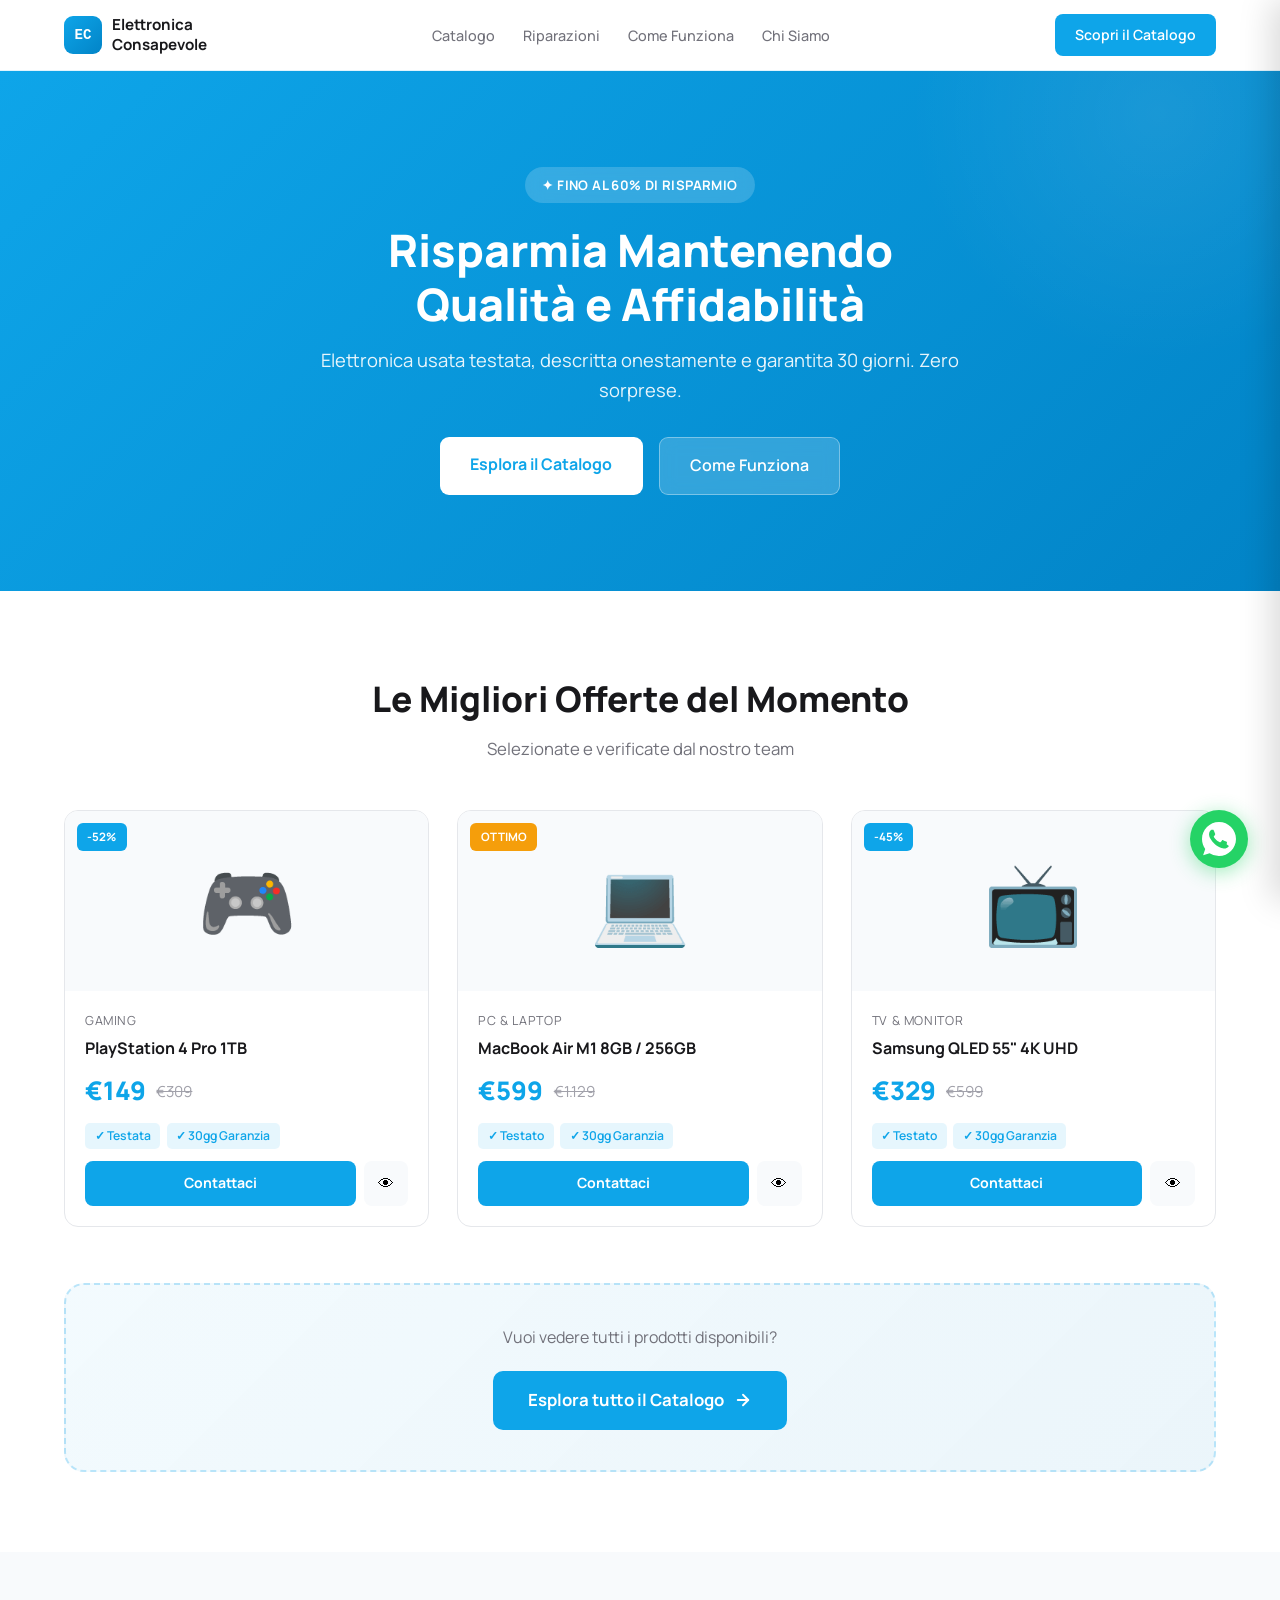
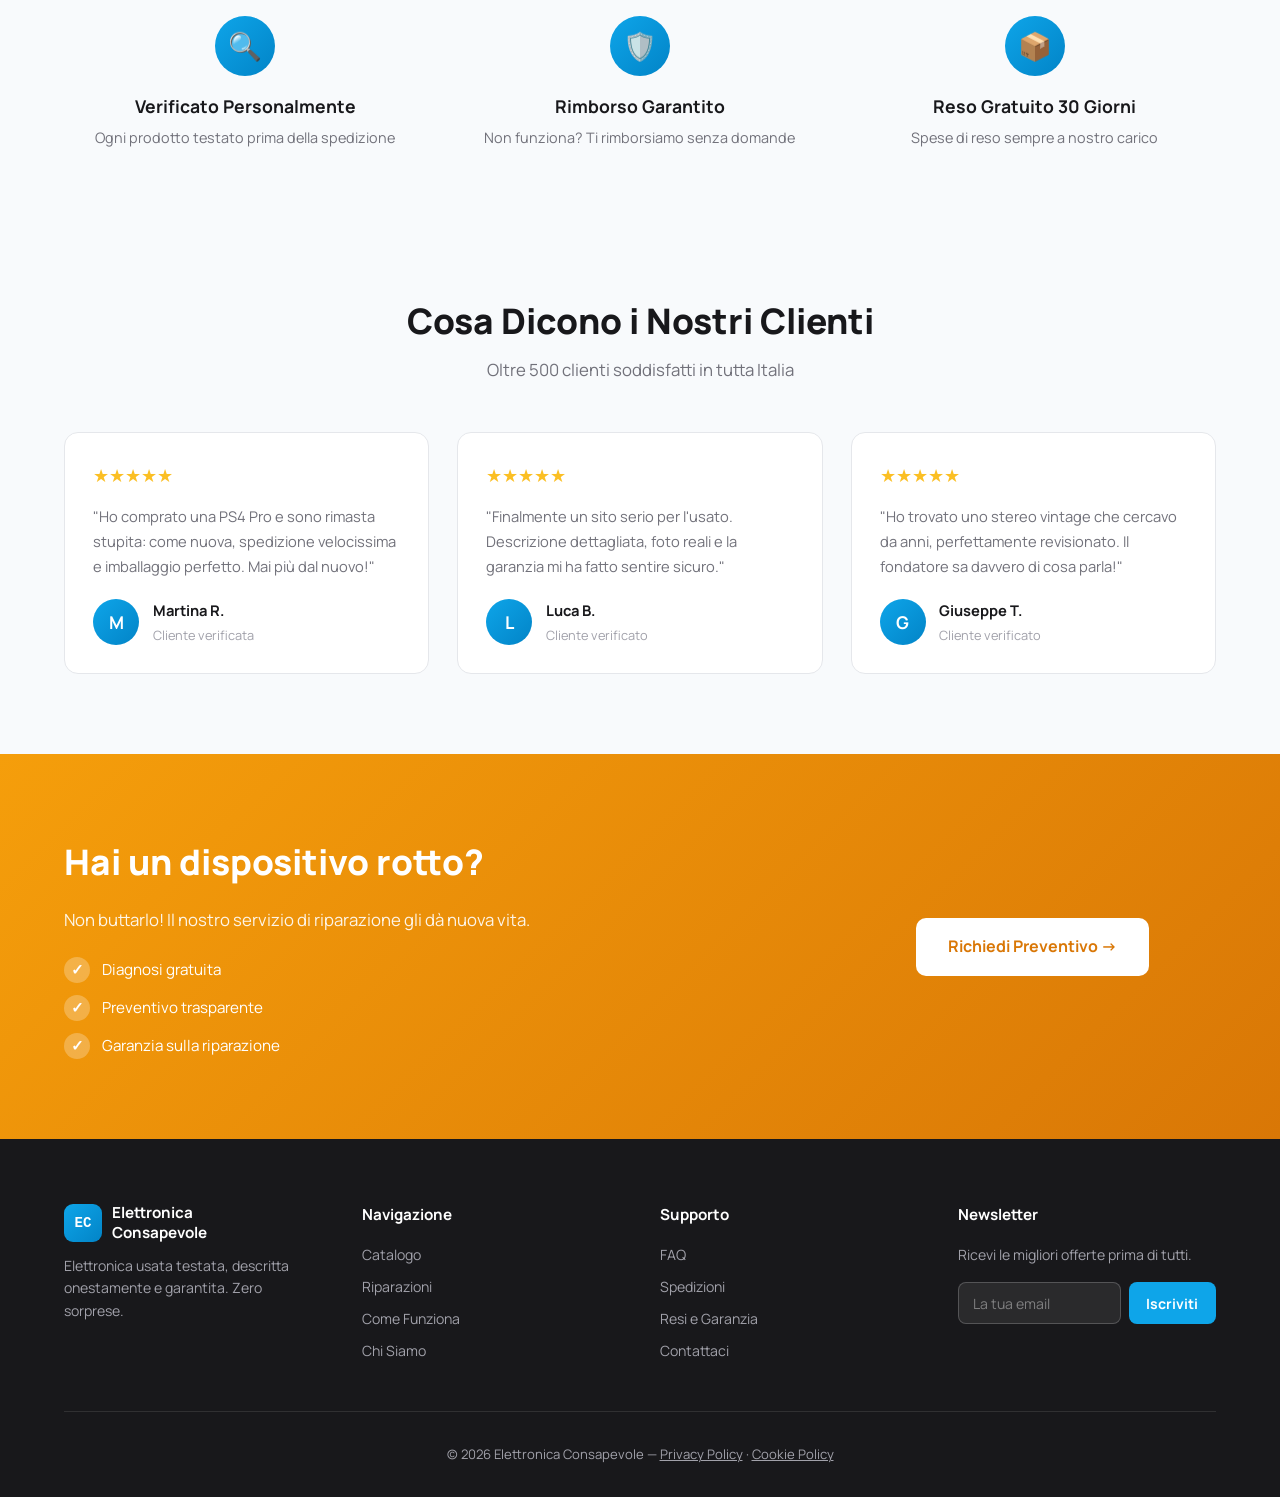
==== commit 81cd42e8: "Update index.html" ====
--- a/index.html
+++ b/index.html
@@ -80,43 +80,6 @@
     </div>
   </section>
 
-  <!-- ===== CATEGORIES ===== -->
-  <section class="categories">
-    <div class="container">
-      <div class="section-header">
-        <h2>Scopri le Nostre Categorie</h2>
-        <p>Cinque mondi di elettronica usata, testata e garantita</p>
-      </div>
-      <div class="categories-grid">
-        <a href="catalogo.html" class="category-card">
-          <div class="category-icon">🏠</div>
-          <h3>Elettrodomestici</h3>
-          <p>Casa smart al giusto prezzo</p>
-        </a>
-        <a href="catalogo.html" class="category-card">
-          <div class="category-icon">🎮</div>
-          <h3>Gaming</h3>
-          <p>Console e accessori testati</p>
-        </a>
-        <a href="catalogo.html" class="category-card">
-          <div class="category-icon">💻</div>
-          <h3>PC & Laptop</h3>
-          <p>Potenza senza spendere</p>
-        </a>
-        <a href="catalogo.html" class="category-card">
-          <div class="category-icon">📻</div>
-          <h3>Vintage</h3>
-          <p>Elettronica d'epoca rivistata</p>
-        </a>
-        <a href="catalogo.html" class="category-card">
-          <div class="category-icon">📺</div>
-          <h3>TV & Monitor</h3>
-          <p>Display di qualità garantiti</p>
-        </a>
-      </div>
-    </div>
-  </section>
-
   <!-- ===== TOP 3 OFFERTE ===== -->
   <section class="featured-products">
     <div class="container">
@@ -356,3 +319,4 @@
   <script src="script.js"></script>
 </body>
 </html>
+
--- a/style.css
+++ b/style.css
@@ -1,806 +1,594 @@
 /* ===== RESET & BASE ===== */
-* {
-    margin: 0;
-    padding: 0;
-    box-sizing: border-box;
-}
+*, *::before, *::after { margin:0; padding:0; box-sizing:border-box; }
 
 :root {
-    --primary: #0ea5e9;
-    --primary-dark: #0284c7;
-    --primary-light: #38bdf8;
-    --dark: #18181b;
-    --dark-soft: #27272a;
-    --gray: #71717a;
-    --gray-light: #a1a1aa;
-    --white: #ffffff;
-    --bg: #f8fafc;
-    --bg-card: #ffffff;
-    --font-sans: 'Manrope', -apple-system, BlinkMacSystemFont, 'Segoe UI', sans-serif;
-    --font-mono: 'JetBrains Mono', 'Courier New', monospace;
-}
-
-html {
-    scroll-behavior: smooth;
-    overflow-x: hidden;
-}
+  --primary: #0ea5e9;
+  --primary-dark: #0284c7;
+  --primary-light: #38bdf8;
+  --dark: #18181b;
+  --gray: #71717a;
+  --gray-light: #a1a1aa;
+  --white: #ffffff;
+  --bg: #f8fafc;
+  --bg-card: #ffffff;
+  --font-sans: 'Manrope', -apple-system, BlinkMacSystemFont, 'Segoe UI', sans-serif;
+  --font-mono: 'JetBrains Mono', 'Courier New', monospace;
+  --radius: 14px;
+  --shadow: 0 4px 24px rgba(0,0,0,0.08);
+}
+
+html { scroll-behavior: smooth; overflow-x: hidden; }
 
 body {
-    font-family: var(--font-sans);
-    background: var(--bg);
-    color: var(--dark);
-    line-height: 1.6;
-    overflow-x: hidden;
-}
-
-.container {
-    max-width: 1200px;
-    margin: 0 auto;
-    padding: 0 1.5rem;
-}
+  font-family: var(--font-sans);
+  background: var(--bg);
+  color: var(--dark);
+  line-height: 1.6;
+  overflow-x: hidden;
+}
+
+.container { max-width: 1200px; margin: 0 auto; padding: 0 1.5rem; }
 
 /* ===== HEADER ===== */
 .header {
-    position: sticky;
-    top: 0;
-    background: rgba(255,255,255,0.97);
-    backdrop-filter: blur(10px);
-    border-bottom: 1px solid rgba(14,165,233,0.1);
-    z-index: 1000;
-    padding: 1rem 0;
-}
+  position: sticky; top: 0;
+  background: rgba(255,255,255,0.96);
+  backdrop-filter: blur(12px);
+  border-bottom: 1px solid rgba(14,165,233,0.12);
+  z-index: 900;
+  padding: 0.9rem 0;
+  transition: box-shadow 0.3s;
+}
+
+.header.scrolled { box-shadow: 0 4px 20px rgba(0,0,0,0.08); }
 
 .header-container {
-    max-width: 1200px;
-    margin: 0 auto;
-    padding: 0 1.5rem;
-    display: flex;
-    align-items: center;
-    justify-content: space-between;
-    gap: 1rem;
+  max-width: 1200px; margin: 0 auto; padding: 0 1.5rem;
+  display: flex; align-items: center; justify-content: space-between; gap: 1rem;
 }
 
 .logo {
-    display: flex;
-    align-items: center;
-    gap: 0.65rem;
-    text-decoration: none;
-    color: var(--dark);
-    font-weight: 700;
-    font-size: 1rem;
-    flex-shrink: 0;
+  display: flex; align-items: center; gap: 0.6rem;
+  text-decoration: none; color: var(--dark);
+  font-weight: 700; font-size: 0.95rem;
+  flex-shrink: 0; line-height: 1.3;
 }
 
 .logo-icon {
-    background: linear-gradient(135deg, var(--primary) 0%, var(--primary-dark) 100%);
-    color: white;
-    width: 38px;
-    height: 38px;
-    border-radius: 10px;
-    display: flex;
-    align-items: center;
-    justify-content: center;
-    font-weight: 700;
-    font-family: var(--font-mono);
-    font-size: 0.9rem;
-    flex-shrink: 0;
-}
-
-.nav {
-    display: flex;
-    gap: 1.5rem;
-    align-items: center;
-}
+  background: linear-gradient(135deg, var(--primary) 0%, var(--primary-dark) 100%);
+  color: white; width: 38px; height: 38px; border-radius: 9px;
+  display: flex; align-items: center; justify-content: center;
+  font-weight: 700; font-family: var(--font-mono); font-size: 0.88rem;
+  flex-shrink: 0;
+}
+
+.footer-logo { color: white; }
+
+.nav { display: flex; gap: 1.75rem; align-items: center; }
 
 .nav a {
-    text-decoration: none;
-    color: var(--gray);
-    font-weight: 500;
-    transition: color 0.3s;
-    font-size: 0.9rem;
-    white-space: nowrap;
-}
-
+  text-decoration: none; color: var(--gray); font-weight: 500;
+  transition: color 0.25s; font-size: 0.9rem; white-space: nowrap;
+}
 .nav a:hover { color: var(--primary); }
 
 .cta-btn {
-    background: var(--primary);
-    color: white;
-    padding: 0.65rem 1.2rem;
-    border-radius: 8px;
-    text-decoration: none;
-    font-weight: 600;
-    transition: all 0.3s;
-    font-size: 0.9rem;
-    white-space: nowrap;
-    flex-shrink: 0;
-}
-
-.cta-btn:hover {
-    background: var(--primary-dark);
-    transform: translateY(-2px);
-}
-
+  background: var(--primary); color: white;
+  padding: 0.6rem 1.25rem; border-radius: 8px;
+  text-decoration: none; font-weight: 600; font-size: 0.88rem;
+  transition: all 0.25s; white-space: nowrap; flex-shrink: 0;
+}
+.cta-btn:hover { background: var(--primary-dark); transform: translateY(-1px); }
+
+/* ===== HAMBURGER ===== */
 .mobile-menu-btn {
-    display: none;
-    background: none;
-    border: none;
-    cursor: pointer;
-    padding: 0.5rem;
-    flex-direction: column;
-    gap: 5px;
-    flex-shrink: 0;
-}
-
-.mobile-menu-icon {
-    width: 24px;
-    height: 2px;
-    background: var(--dark);
-    position: relative;
-    display: block;
-}
-
-.mobile-menu-icon::before,
-.mobile-menu-icon::after {
-    content: '';
-    position: absolute;
-    width: 24px;
-    height: 2px;
-    background: var(--dark);
-    left: 0;
-}
-
-.mobile-menu-icon::before { top: -7px; }
-.mobile-menu-icon::after { bottom: -7px; }
-
-/* ===== MOBILE NAV OVERLAY ===== */
-.mobile-nav-overlay {
-    position: fixed;
-    top: 0; left: 0; right: 0; bottom: 0;
-    background: white;
-    z-index: 9999;
-    display: flex;
-    flex-direction: column;
-    padding: 5rem 2rem 2rem;
-    transform: translateX(-100%);
-    transition: transform 0.35s ease;
-}
-
-.mobile-nav-overlay.open {
-    transform: translateX(0);
-}
-
-.mobile-nav-close {
-    position: absolute;
-    top: 1rem;
-    right: 1.5rem;
-    background: none;
-    border: none;
-    font-size: 2.5rem;
-    cursor: pointer;
-    color: var(--dark);
-    line-height: 1;
-}
-
-.mobile-nav-links {
-    display: flex;
-    flex-direction: column;
-}
-
-.mobile-nav-links a {
-    font-size: 1.4rem;
-    font-weight: 600;
-    color: var(--dark);
-    text-decoration: none;
-    padding: 1.1rem 0;
-    border-bottom: 1px solid #e5e7eb;
-    transition: color 0.2s;
-}
-
-.mobile-nav-links a:hover { color: var(--primary); }
-
-.mobile-nav-cta {
-    margin-top: 2rem;
-    background: var(--primary);
-    color: white !important;
-    padding: 1rem !important;
-    border-radius: 10px;
-    text-align: center;
-    border-bottom: none !important;
-}
+  display: none;
+  flex-direction: column;
+  justify-content: center;
+  gap: 5px;
+  background: none; border: none;
+  cursor: pointer; padding: 6px;
+  width: 40px; height: 40px;
+  flex-shrink: 0;
+}
+.mobile-menu-btn .bar {
+  display: block; width: 24px; height: 2px;
+  background: var(--dark); border-radius: 2px;
+  transition: all 0.3s;
+}
+
+/* ===== MOBILE NAV DRAWER ===== */
+.mobile-nav-backdrop {
+  display: none;
+  position: fixed; inset: 0;
+  background: rgba(0,0,0,0.45);
+  z-index: 1000;
+  opacity: 0; transition: opacity 0.3s;
+}
+.mobile-nav-backdrop.visible { opacity: 1; }
+
+.mobile-nav-drawer {
+  position: fixed;
+  top: 0; right: 0; bottom: 0;
+  width: 290px;
+  background: white;
+  z-index: 1001;
+  padding: 0 0 2rem;
+  display: flex; flex-direction: column;
+  transform: translateX(100%);
+  transition: transform 0.35s cubic-bezier(0.16,1,0.3,1);
+  box-shadow: -8px 0 32px rgba(0,0,0,0.15);
+  overflow-y: auto;
+}
+.mobile-nav-drawer.open { transform: translateX(0); }
+
+.drawer-header {
+  display: flex; align-items: center; justify-content: space-between;
+  padding: 1.1rem 1.25rem;
+  border-bottom: 1px solid #f0f0f0;
+  flex-shrink: 0;
+}
+
+.drawer-close-btn {
+  background: #f4f4f5; border: none; border-radius: 50%;
+  width: 36px; height: 36px; font-size: 1.1rem;
+  cursor: pointer; color: var(--dark);
+  display: flex; align-items: center; justify-content: center;
+  transition: background 0.2s; flex-shrink: 0;
+}
+.drawer-close-btn:hover { background: #e5e7eb; }
+
+.drawer-nav {
+  display: flex; flex-direction: column;
+  padding: 0.75rem 0; flex: 1;
+}
+.drawer-nav a {
+  display: flex; align-items: center; gap: 0.85rem;
+  padding: 1rem 1.5rem;
+  font-size: 1.05rem; font-weight: 600; color: var(--dark);
+  text-decoration: none; transition: all 0.2s;
+  border-left: 3px solid transparent;
+}
+.drawer-nav a:hover {
+  color: var(--primary);
+  background: rgba(14,165,233,0.06);
+  border-left-color: var(--primary);
+}
+.drawer-nav-icon { font-size: 1.2rem; width: 24px; text-align: center; }
+
+.drawer-cta-btn {
+  margin: 0 1.25rem;
+  background: var(--primary); color: white;
+  padding: 0.9rem 1.5rem; border-radius: 10px;
+  text-decoration: none; font-weight: 700; font-size: 0.95rem;
+  text-align: center; transition: all 0.25s;
+  display: flex; align-items: center; justify-content: center;
+}
+.drawer-cta-btn:hover { background: var(--primary-dark); }
+
+.drawer-whatsapp-link {
+  margin: 0.85rem 1.25rem 0;
+  background: #25D366; color: white;
+  padding: 0.8rem 1.5rem; border-radius: 10px;
+  text-decoration: none; font-weight: 600; font-size: 0.9rem;
+  display: flex; align-items: center; justify-content: center; gap: 0.6rem;
+  transition: all 0.25s;
+}
+.drawer-whatsapp-link:hover { background: #1ebe5c; }
 
 /* ===== HERO ===== */
 .hero {
-    background: linear-gradient(135deg, var(--primary) 0%, var(--primary-dark) 100%);
-    padding: 6rem 1.5rem;
-    text-align: center;
-    position: relative;
-    overflow: hidden;
-    width: 100%;
-}
-
+  background: linear-gradient(135deg, var(--primary) 0%, var(--primary-dark) 100%);
+  padding: 6rem 1.5rem;
+  text-align: center; position: relative; overflow: hidden;
+}
 .hero::before {
-    content: '';
-    position: absolute;
-    top: -50%;
-    right: -10%;
-    width: 500px;
-    height: 500px;
-    background: radial-gradient(circle, rgba(255,255,255,0.08) 0%, transparent 70%);
-    border-radius: 50%;
-    pointer-events: none;
-}
-
+  content: ''; position: absolute;
+  top: -40%; right: -10%; width: 500px; height: 500px;
+  background: radial-gradient(circle, rgba(255,255,255,0.08) 0%, transparent 70%);
+  border-radius: 50%; pointer-events: none;
+}
 .hero-slide { position: relative; z-index: 1; }
-
-.hero-content {
-    max-width: 700px;
-    margin: 0 auto;
-}
+.hero-content { max-width: 680px; margin: 0 auto; }
 
 .hero-badge {
-    display: inline-block;
-    background: rgba(255,255,255,0.2);
-    color: white;
-    padding: 0.5rem 1.2rem;
-    border-radius: 20px;
-    font-size: 0.85rem;
-    font-weight: 600;
-    margin-bottom: 1.5rem;
-    backdrop-filter: blur(10px);
-}
-
-.hero h1 {
-    font-size: 3rem;
-    color: white;
-    margin-bottom: 1rem;
-    line-height: 1.2;
-}
-
-.hero p {
-    font-size: 1.2rem;
-    color: rgba(255,255,255,0.9);
-    margin-bottom: 2rem;
-}
-
-.hero-cta {
-    display: flex;
-    gap: 1rem;
-    justify-content: center;
-    flex-wrap: wrap;
-}
+  display: inline-block;
+  background: rgba(255,255,255,0.18);
+  color: white; padding: 0.45rem 1.1rem;
+  border-radius: 20px; font-size: 0.82rem;
+  font-weight: 700; margin-bottom: 1.25rem;
+  backdrop-filter: blur(8px);
+  letter-spacing: 0.03em;
+}
+
+.hero h1 { font-size: 2.8rem; color: white; margin-bottom: 1rem; line-height: 1.2; font-weight: 800; }
+.hero p { font-size: 1.15rem; color: rgba(255,255,255,0.9); margin-bottom: 2rem; }
+
+.hero-cta { display: flex; gap: 1rem; justify-content: center; flex-wrap: wrap; }
 
 .btn-primary {
-    background: white;
-    color: var(--primary);
-    padding: 1rem 2rem;
-    border-radius: 8px;
-    text-decoration: none;
-    font-weight: 600;
-    transition: all 0.3s;
-    display: inline-block;
-}
-
-.btn-primary:hover {
-    transform: translateY(-2px);
-    box-shadow: 0 10px 30px rgba(0,0,0,0.2);
-}
+  background: white; color: var(--primary);
+  padding: 0.95rem 1.9rem; border-radius: 9px;
+  text-decoration: none; font-weight: 700; transition: all 0.3s;
+  display: inline-block;
+}
+.btn-primary:hover { transform: translateY(-2px); box-shadow: 0 10px 28px rgba(0,0,0,0.18); }
 
 .btn-secondary {
-    background: rgba(255,255,255,0.2);
-    color: white;
-    padding: 1rem 2rem;
-    border-radius: 8px;
-    text-decoration: none;
-    font-weight: 600;
-    transition: all 0.3s;
-    backdrop-filter: blur(10px);
-    border: 1px solid rgba(255,255,255,0.3);
-}
-
-.btn-secondary:hover {
-    background: rgba(255,255,255,0.3);
-    transform: translateY(-2px);
-}
+  background: rgba(255,255,255,0.18); color: white;
+  padding: 0.95rem 1.9rem; border-radius: 9px;
+  text-decoration: none; font-weight: 600; transition: all 0.3s;
+  border: 1px solid rgba(255,255,255,0.35); backdrop-filter: blur(8px);
+}
+.btn-secondary:hover { background: rgba(255,255,255,0.28); transform: translateY(-2px); }
 
 /* ===== CATEGORIES ===== */
 .categories { padding: 5rem 0; }
 
-.section-header {
-    text-align: center;
-    margin-bottom: 3rem;
-}
-
-.section-header h2 {
-    font-size: 2.5rem;
-    color: var(--dark);
-    margin-bottom: 0.5rem;
-}
-
-.section-header p {
-    font-size: 1.1rem;
-    color: var(--gray);
-}
+.section-header { text-align: center; margin-bottom: 3rem; }
+.section-header h2 { font-size: 2.2rem; color: var(--dark); margin-bottom: 0.5rem; font-weight: 800; }
+.section-header p { font-size: 1.05rem; color: var(--gray); }
 
 .categories-grid {
-    display: grid;
-    grid-template-columns: repeat(5, 1fr);
-    gap: 1.5rem;
+  display: grid;
+  grid-template-columns: repeat(5, 1fr);
+  gap: 1.25rem;
 }
 
 .category-card {
-    background: var(--bg-card);
-    padding: 1.5rem 1rem;
-    border-radius: 16px;
-    text-align: center;
-    text-decoration: none;
-    transition: all 0.3s;
-    border: 2px solid transparent;
-    box-shadow: 0 2px 8px rgba(0,0,0,0.05);
-}
-
+  background: var(--bg-card); padding: 1.6rem 1rem;
+  border-radius: var(--radius); text-align: center;
+  text-decoration: none; transition: all 0.3s;
+  border: 2px solid transparent; box-shadow: var(--shadow);
+}
 .category-card:hover {
-    border-color: var(--primary);
-    transform: translateY(-5px);
-    box-shadow: 0 10px 30px rgba(14,165,233,0.2);
-}
-
-.category-icon {
-    font-size: 3rem;
-    margin-bottom: 1rem;
-}
-
-.category-card h3 {
-    font-size: 1.1rem;
-    color: var(--dark);
-    margin-bottom: 0.4rem;
-}
-
-.category-card p {
-    font-size: 0.85rem;
-    color: var(--gray);
-    line-height: 1.4;
-}
+  border-color: var(--primary);
+  transform: translateY(-5px);
+  box-shadow: 0 12px 32px rgba(14,165,233,0.18);
+}
+.category-icon { font-size: 2.8rem; margin-bottom: 0.75rem; }
+.category-card h3 { font-size: 1rem; color: var(--dark); margin-bottom: 0.3rem; font-weight: 700; }
+.category-card p { font-size: 0.82rem; color: var(--gray); }
 
 /* ===== PRODUCTS ===== */
-.featured-products {
-    background: var(--white);
-    padding: 5rem 0;
-}
+.featured-products { background: var(--white); padding: 5rem 0; }
 
 .products-grid {
-    display: grid;
-    grid-template-columns: repeat(auto-fill, minmax(260px, 1fr));
-    gap: 2rem;
+  display: grid;
+  grid-template-columns: repeat(3, 1fr);
+  gap: 1.75rem;
 }
 
 .product-card {
-    background: var(--bg-card);
-    border-radius: 16px;
-    overflow: hidden;
-    transition: all 0.3s;
-    border: 1px solid #e5e7eb;
-}
-
-.product-card:hover {
-    transform: translateY(-5px);
-    box-shadow: 0 10px 30px rgba(0,0,0,0.1);
-}
+  background: var(--bg-card); border-radius: var(--radius);
+  overflow: hidden; transition: all 0.3s;
+  border: 1px solid #e5e7eb;
+}
+.product-card:hover { transform: translateY(-5px); box-shadow: 0 12px 32px rgba(0,0,0,0.1); }
 
 .product-image {
-    background: var(--bg);
-    height: 180px;
-    display: flex;
-    align-items: center;
-    justify-content: center;
-    position: relative;
+  background: var(--bg); height: 180px;
+  display: flex; align-items: center; justify-content: center;
+  position: relative;
 }
 
 .product-badge {
-    position: absolute;
-    top: 0.75rem;
-    left: 0.75rem;
-    background: var(--primary);
-    color: white;
-    padding: 0.3rem 0.7rem;
-    border-radius: 6px;
-    font-size: 0.72rem;
-    font-weight: 600;
-}
-
+  position: absolute; top: 0.75rem; left: 0.75rem;
+  background: var(--primary); color: white;
+  padding: 0.3rem 0.65rem; border-radius: 6px;
+  font-size: 0.72rem; font-weight: 700;
+}
 .grade-badge { background: #f59e0b; }
 
-.product-info { padding: 1.2rem; }
-
-.product-category {
-    color: var(--gray);
-    font-size: 0.8rem;
-    text-transform: uppercase;
-    letter-spacing: 0.05em;
-    margin-bottom: 0.4rem;
-}
-
-.product-title {
-    font-size: 1rem;
-    color: var(--dark);
-    margin-bottom: 0.75rem;
-    font-weight: 600;
-}
-
-.product-price {
-    display: flex;
-    align-items: center;
-    gap: 0.75rem;
-    margin-bottom: 0.75rem;
-}
-
-.price-current {
-    font-size: 1.5rem;
-    font-weight: 700;
-    color: var(--primary);
-}
-
-.price-original {
-    font-size: 1rem;
-    color: var(--gray-light);
-    text-decoration: line-through;
-}
-
-.product-features {
-    display: flex;
-    gap: 0.4rem;
-    flex-wrap: wrap;
-    margin-bottom: 0.75rem;
-}
-
+.product-info { padding: 1.25rem; }
+.product-category { color: var(--gray); font-size: 0.78rem; text-transform: uppercase; letter-spacing: .05em; margin-bottom: 0.35rem; }
+.product-title { font-size: 1rem; color: var(--dark); margin-bottom: 0.75rem; font-weight: 700; line-height: 1.4; }
+
+.product-price { display: flex; align-items: center; gap: 0.65rem; margin-bottom: 0.65rem; }
+.price-current { font-size: 1.6rem; font-weight: 800; color: var(--primary); }
+.price-original { font-size: 0.95rem; color: var(--gray-light); text-decoration: line-through; }
+
+.product-features { display: flex; gap: 0.4rem; flex-wrap: wrap; margin-bottom: 0.75rem; }
 .feature-tag {
-    background: rgba(14,165,233,0.1);
-    color: var(--primary);
-    padding: 0.25rem 0.6rem;
-    border-radius: 5px;
-    font-size: 0.76rem;
-    font-weight: 500;
+  background: rgba(14,165,233,0.1); color: var(--primary);
+  padding: 0.22rem 0.6rem; border-radius: 5px;
+  font-size: 0.76rem; font-weight: 600;
 }
 
 .product-cta { display: flex; gap: 0.5rem; }
 
 .btn-add-cart {
-    flex: 1;
-    background: var(--primary);
-    color: white;
-    border: none;
-    padding: 0.7rem;
-    border-radius: 8px;
-    font-weight: 600;
-    cursor: pointer;
-    transition: all 0.3s;
-    font-size: 0.9rem;
-}
-
+  flex: 1; background: var(--primary); color: white;
+  border: none; padding: 0.7rem; border-radius: 8px;
+  font-weight: 700; cursor: pointer; transition: all 0.25s;
+  font-size: 0.88rem; text-decoration: none;
+  display: flex; align-items: center; justify-content: center;
+  font-family: var(--font-sans);
+}
 .btn-add-cart:hover { background: var(--primary-dark); }
 
 .btn-quick-view {
-    background: var(--bg);
-    border: none;
-    padding: 0.7rem 0.9rem;
-    border-radius: 8px;
-    cursor: pointer;
-    font-size: 1.1rem;
-    transition: all 0.3s;
-}
-
+  background: var(--bg); border: none; padding: 0.7rem 0.9rem;
+  border-radius: 8px; cursor: pointer; font-size: 1rem; transition: all 0.25s;
+}
 .btn-quick-view:hover { background: rgba(14,165,233,0.1); }
 
+/* ===== CATALOG CTA ===== */
+.catalog-cta-wrapper {
+  margin-top: 3.5rem; text-align: center;
+  padding: 2.5rem; background: linear-gradient(135deg, rgba(14,165,233,0.05) 0%, rgba(2,132,199,0.08) 100%);
+  border-radius: 20px; border: 2px dashed rgba(14,165,233,0.25);
+}
+.catalog-cta-hint { color: var(--gray); font-size: 1rem; margin-bottom: 1.25rem; }
+.catalog-full-btn {
+  display: inline-flex; align-items: center; gap: 0.6rem;
+  background: var(--primary); color: white;
+  padding: 1rem 2.2rem; border-radius: 10px;
+  text-decoration: none; font-weight: 700; font-size: 1.05rem;
+  transition: all 0.3s;
+}
+.catalog-full-btn:hover { background: var(--primary-dark); transform: translateY(-2px); box-shadow: 0 8px 24px rgba(14,165,233,0.3); }
+
 /* ===== TRUST BAR ===== */
-.trust-bar {
-    background: var(--bg);
-    padding: 4rem 0;
-}
-
-.trust-grid {
-    display: grid;
-    grid-template-columns: repeat(3, 1fr);
-    gap: 2rem;
-}
-
+.trust-bar { background: var(--bg); padding: 4rem 0; }
+.trust-grid { display: grid; grid-template-columns: repeat(3, 1fr); gap: 2rem; }
 .trust-item { text-align: center; }
-
 .trust-icon {
-    width: 60px;
-    height: 60px;
-    background: linear-gradient(135deg, var(--primary) 0%, var(--primary-dark) 100%);
-    color: white;
-    border-radius: 50%;
-    display: flex;
-    align-items: center;
-    justify-content: center;
-    font-size: 1.8rem;
-    margin: 0 auto 1rem;
-}
-
-.trust-item h3 {
-    font-size: 1.15rem;
-    color: var(--dark);
-    margin-bottom: 0.5rem;
-}
-
+  width: 60px; height: 60px;
+  background: linear-gradient(135deg, var(--primary) 0%, var(--primary-dark) 100%);
+  color: white; border-radius: 50%;
+  display: flex; align-items: center; justify-content: center;
+  font-size: 1.7rem; margin: 0 auto 1rem;
+}
+.trust-item h3 { font-size: 1.1rem; color: var(--dark); margin-bottom: 0.4rem; font-weight: 700; }
 .trust-item p { color: var(--gray); font-size: 0.9rem; }
 
 /* ===== REVIEWS ===== */
 .reviews { padding: 5rem 0; }
-
-.reviews-grid {
-    display: grid;
-    grid-template-columns: repeat(3, 1fr);
-    gap: 2rem;
-}
-
-.review-card {
-    background: var(--bg-card);
-    padding: 2rem;
-    border-radius: 16px;
-    border: 1px solid #e5e7eb;
-}
-
-.review-stars {
-    color: #fbbf24;
-    font-size: 1.2rem;
-    margin-bottom: 1rem;
-}
-
-.review-text {
-    color: var(--gray);
-    margin-bottom: 1.5rem;
-    line-height: 1.7;
-    font-size: 0.95rem;
-}
-
-.review-author {
-    display: flex;
-    align-items: center;
-    gap: 1rem;
-}
-
+.reviews-grid { display: grid; grid-template-columns: repeat(3, 1fr); gap: 1.75rem; }
+.review-card { background: var(--bg-card); padding: 1.75rem; border-radius: var(--radius); border: 1px solid #e5e7eb; }
+.review-stars { color: #fbbf24; font-size: 1.1rem; margin-bottom: 0.9rem; }
+.review-text { color: var(--gray); margin-bottom: 1.25rem; line-height: 1.7; font-size: 0.92rem; }
+.review-author { display: flex; align-items: center; gap: 0.85rem; }
 .author-avatar {
-    width: 48px;
-    height: 48px;
-    background: linear-gradient(135deg, var(--primary) 0%, var(--primary-dark) 100%);
-    color: white;
-    border-radius: 50%;
-    display: flex;
-    align-items: center;
-    justify-content: center;
-    font-weight: 700;
-    font-size: 1.1rem;
-    flex-shrink: 0;
-}
-
-.author-info h4 { color: var(--dark); margin-bottom: 0.2rem; font-size: 0.95rem; }
-.author-info p { color: var(--gray-light); font-size: 0.82rem; }
+  width: 46px; height: 46px; flex-shrink: 0;
+  background: linear-gradient(135deg, var(--primary) 0%, var(--primary-dark) 100%);
+  color: white; border-radius: 50%;
+  display: flex; align-items: center; justify-content: center;
+  font-weight: 700; font-size: 1.1rem;
+}
+.author-info h4 { color: var(--dark); margin-bottom: 0.15rem; font-size: 0.92rem; }
+.author-info p { color: var(--gray-light); font-size: 0.8rem; }
 
 /* ===== REPAIR CTA ===== */
-.repair-cta {
-    background: linear-gradient(135deg, #f59e0b 0%, #d97706 100%);
-    padding: 5rem 0;
-}
-
-.repair-content {
-    display: grid;
-    grid-template-columns: 2fr 1fr;
-    gap: 3rem;
-    align-items: center;
-}
-
-.repair-text h2 { font-size: 2.5rem; color: white; margin-bottom: 1rem; }
-.repair-text p { font-size: 1.1rem; color: rgba(255,255,255,0.9); margin-bottom: 1.5rem; }
-
+.repair-cta { background: linear-gradient(135deg, #f59e0b 0%, #d97706 100%); padding: 5rem 0; }
+.repair-content { display: grid; grid-template-columns: 2fr 1fr; gap: 3rem; align-items: center; }
+.repair-text h2 { font-size: 2.2rem; color: white; margin-bottom: 1rem; font-weight: 800; }
+.repair-text p { font-size: 1.05rem; color: rgba(255,255,255,0.9); margin-bottom: 1.5rem; }
 .repair-features { display: flex; flex-direction: column; gap: 0.75rem; }
-
-.repair-feature {
-    display: flex;
-    align-items: center;
-    gap: 0.75rem;
-    color: white;
-    font-size: 0.95rem;
-}
-
+.repair-feature { display: flex; align-items: center; gap: 0.75rem; color: white; font-size: 0.95rem; }
 .repair-feature-icon {
-    width: 26px;
-    height: 26px;
-    background: rgba(255,255,255,0.25);
-    border-radius: 50%;
-    display: flex;
-    align-items: center;
-    justify-content: center;
-    font-weight: 700;
-    flex-shrink: 0;
-}
+  width: 26px; height: 26px; flex-shrink: 0;
+  background: rgba(255,255,255,0.25); border-radius: 50%;
+  display: flex; align-items: center; justify-content: center; font-weight: 700;
+}
+.repair-action { display: flex; justify-content: center; }
+.btn-repair {
+  background: white; color: #d97706;
+  padding: 1rem 2rem; border-radius: 10px;
+  text-decoration: none; font-weight: 700; font-size: 1rem;
+  transition: all 0.3s; display: inline-block;
+}
+.btn-repair:hover { transform: translateY(-2px); box-shadow: 0 8px 24px rgba(0,0,0,0.2); }
 
 /* ===== FOOTER ===== */
-.footer {
-    background: var(--dark);
-    color: white;
-    padding: 4rem 0 2rem;
-}
-
-.footer-grid {
-    display: grid;
-    grid-template-columns: repeat(4, 1fr);
-    gap: 2.5rem;
-    margin-bottom: 3rem;
-}
-
-.footer-section h4 { margin-bottom: 1rem; color: white; font-size: 1rem; }
-
-.footer-links { display: flex; flex-direction: column; gap: 0.65rem; }
-
-.footer-links a {
-    color: var(--gray-light);
-    text-decoration: none;
-    transition: color 0.3s;
-    font-size: 0.9rem;
-}
-
+.footer { background: var(--dark); color: white; padding: 4rem 0 2rem; }
+.footer-grid { display: grid; grid-template-columns: repeat(4, 1fr); gap: 2.5rem; margin-bottom: 3rem; }
+.footer-section h4 { margin-bottom: 1rem; color: white; font-size: 0.95rem; font-weight: 700; }
+.footer-links { display: flex; flex-direction: column; gap: 0.6rem; }
+.footer-links a { color: var(--gray-light); text-decoration: none; transition: color 0.25s; font-size: 0.88rem; }
 .footer-links a:hover { color: var(--primary-light); }
-
 .newsletter-form { display: flex; gap: 0.5rem; flex-wrap: wrap; }
-
 .newsletter-input {
-    flex: 1;
-    min-width: 130px;
-    padding: 0.7rem;
-    border: 1px solid rgba(255,255,255,0.2);
-    border-radius: 8px;
-    background: rgba(255,255,255,0.1);
-    color: white;
-    font-family: var(--font-sans);
-    font-size: 0.9rem;
-}
-
-.newsletter-input::placeholder { color: rgba(255,255,255,0.5); }
-
+  flex: 1; min-width: 120px; padding: 0.65rem 0.9rem;
+  border: 1px solid rgba(255,255,255,0.2); border-radius: 8px;
+  background: rgba(255,255,255,0.08); color: white;
+  font-family: var(--font-sans); font-size: 0.88rem;
+}
+.newsletter-input::placeholder { color: rgba(255,255,255,0.4); }
 .newsletter-btn {
-    background: var(--primary);
-    color: white;
-    border: none;
-    padding: 0.7rem 1.2rem;
-    border-radius: 8px;
-    font-weight: 600;
-    cursor: pointer;
-    transition: all 0.3s;
-    font-size: 0.9rem;
-}
-
+  background: var(--primary); color: white; border: none;
+  padding: 0.65rem 1.1rem; border-radius: 8px;
+  font-weight: 700; cursor: pointer; transition: all 0.25s;
+  font-size: 0.88rem; font-family: var(--font-sans);
+}
 .newsletter-btn:hover { background: var(--primary-dark); }
-
 .footer-bottom {
-    border-top: 1px solid rgba(255,255,255,0.1);
-    padding-top: 2rem;
-    text-align: center;
-    color: var(--gray-light);
-    font-size: 0.85rem;
-}
-
-/* ===== POPUP NEWSLETTER - IN ALTO ===== */
+  border-top: 1px solid rgba(255,255,255,0.1);
+  padding-top: 2rem; text-align: center;
+  color: var(--gray-light); font-size: 0.82rem;
+}
+
+/* ===== POPUP NEWSLETTER - IN ALTO A DESTRA ===== */
 .newsletter-popup {
-    position: fixed;
-    top: 5rem;          /* ← IN ALTO, sotto l'header */
-    right: 1.5rem;
-    background: white;
-    padding: 2rem;
-    border-radius: 16px;
-    box-shadow: 0 20px 60px rgba(0,0,0,0.25);
-    max-width: 380px;
-    width: calc(100% - 3rem);
-    z-index: 2000;
-    transform: translateY(-200px);  /* ← esce dall'alto */
-    opacity: 0;
-    transition: all 0.5s cubic-bezier(0.16, 1, 0.3, 1);
-    pointer-events: none;
-}
-
+  position: fixed;
+  top: 5.5rem;     /* sotto l'header sticky */
+  right: 1.5rem;
+  background: white;
+  padding: 1.75rem 1.75rem 1.5rem;
+  border-radius: 18px;
+  box-shadow: 0 20px 60px rgba(0,0,0,0.18);
+  max-width: 340px;
+  width: calc(100% - 3rem);
+  z-index: 800;
+  transform: translateY(-30px);
+  opacity: 0;
+  pointer-events: none;
+  transition: transform 0.45s cubic-bezier(0.16,1,0.3,1), opacity 0.45s ease;
+}
 .newsletter-popup.show {
-    transform: translateY(0);
-    opacity: 1;
-    pointer-events: all;
-}
-
+  transform: translateY(0);
+  opacity: 1;
+  pointer-events: all;
+}
 .popup-close {
-    position: absolute;
-    top: 0.75rem;
-    right: 1rem;
-    background: none;
-    border: none;
-    font-size: 2rem;
-    cursor: pointer;
-    color: var(--gray);
-    line-height: 1;
-    padding: 0.25rem 0.5rem;
-    transition: color 0.2s;
-    z-index: 1;
-}
-
-.popup-close:hover { color: var(--dark); }
-
-.newsletter-popup h3 {
-    color: var(--primary);
-    margin-bottom: 0.5rem;
-    font-size: 1.5rem;
-    padding-right: 2.5rem;
-}
-
-.newsletter-popup p {
-    color: var(--gray);
-    margin-bottom: 1.25rem;
-    font-size: 0.95rem;
-    line-height: 1.5;
-}
-
-/* ===== WHATSAPP - IN BASSO A DESTRA ===== */
-.whatsapp-btn {
-    position: fixed;
-    bottom: 2rem;
-    right: 2rem;       /* ← DESTRA */
-    width: 60px;
-    height: 60px;
-    background: #25D366;
-    border-radius: 50%;
-    display: flex;
-    align-items: center;
-    justify-content: center;
-    box-shadow: 0 4px 20px rgba(37,211,102,0.4);
-    z-index: 1000;
-    transition: all 0.3s;
-    text-decoration: none;
-}
-
-.whatsapp-btn:hover {
-    transform: scale(1.1);
-    box-shadow: 0 6px 30px rgba(37,211,102,0.6);
-}
-
-.whatsapp-icon {
-    width: 34px;
-    height: 34px;
-    fill: white;
+  position: absolute; top: 0.75rem; right: 0.9rem;
+  background: #f4f4f5; border: none; border-radius: 50%;
+  width: 30px; height: 30px; font-size: 0.85rem;
+  cursor: pointer; color: var(--gray);
+  display: flex; align-items: center; justify-content: center;
+  transition: all 0.2s; z-index: 1;
+}
+.popup-close:hover { background: #e5e7eb; color: var(--dark); }
+
+.popup-emoji { font-size: 2rem; margin-bottom: 0.5rem; }
+.newsletter-popup h3 { font-size: 1.3rem; font-weight: 800; color: var(--dark); margin-bottom: 0.5rem; }
+.newsletter-popup p { font-size: 0.9rem; color: var(--gray); margin-bottom: 1.1rem; line-height: 1.5; }
+
+.popup-input {
+  width: 100%; padding: 0.7rem 0.9rem;
+  border: 1.5px solid #e5e7eb; border-radius: 8px;
+  font-family: var(--font-sans); font-size: 0.9rem;
+  margin-bottom: 0.6rem; transition: border-color 0.2s;
+}
+.popup-input:focus { outline: none; border-color: var(--primary); }
+.popup-btn {
+  width: 100%; background: var(--primary); color: white;
+  border: none; padding: 0.75rem; border-radius: 8px;
+  font-weight: 700; font-size: 0.92rem; cursor: pointer;
+  transition: all 0.25s; font-family: var(--font-sans);
+}
+.popup-btn:hover { background: var(--primary-dark); }
+
+/* ===== WHATSAPP FLOAT - IN BASSO A DESTRA ===== */
+.whatsapp-float {
+  position: fixed;
+  bottom: 2rem;
+  right: 2rem;
+  width: 58px; height: 58px;
+  background: #25D366;
+  border-radius: 50%;
+  display: flex; align-items: center; justify-content: center;
+  box-shadow: 0 4px 20px rgba(37,211,102,0.45);
+  z-index: 800;
+  transition: all 0.3s;
+  text-decoration: none;
+}
+.whatsapp-float:hover {
+  transform: scale(1.12);
+  box-shadow: 0 8px 32px rgba(37,211,102,0.6);
+}
+.whatsapp-float svg { width: 34px; height: 34px; }
+
+/* ===== CATALOGO PAGE ===== */
+.page-hero {
+  background: linear-gradient(135deg, var(--primary) 0%, var(--primary-dark) 100%);
+  padding: 3.5rem 1.5rem;
+  text-align: center;
+}
+.page-hero h1 { font-size: 2.2rem; color: white; font-weight: 800; margin-bottom: 0.5rem; }
+.page-hero p { color: rgba(255,255,255,0.88); font-size: 1rem; }
+
+.catalog-section { padding: 4rem 0; }
+
+.catalog-filters {
+  display: flex; gap: 0.75rem; flex-wrap: wrap;
+  justify-content: center; margin-bottom: 2.5rem;
+}
+.filter-btn {
+  background: white; border: 2px solid #e5e7eb;
+  color: var(--gray); padding: 0.55rem 1.2rem;
+  border-radius: 50px; font-size: 0.88rem; font-weight: 600;
+  cursor: pointer; transition: all 0.25s; font-family: var(--font-sans);
+}
+.filter-btn:hover, .filter-btn.active {
+  background: var(--primary); border-color: var(--primary);
+  color: white;
+}
+
+.catalog-grid {
+  display: grid;
+  grid-template-columns: repeat(auto-fill, minmax(260px, 1fr));
+  gap: 1.75rem;
 }
 
 /* ===== TABLET ===== */
 @media (max-width: 1024px) {
-    .categories-grid { grid-template-columns: repeat(3, 1fr); }
-    .reviews-grid { grid-template-columns: repeat(2, 1fr); }
-    .footer-grid { grid-template-columns: repeat(2, 1fr); }
-    .trust-grid { gap: 1.5rem; }
+  .categories-grid { grid-template-columns: repeat(3, 1fr); }
+  .products-grid { grid-template-columns: repeat(2, 1fr); }
+  .reviews-grid { grid-template-columns: repeat(2, 1fr); }
+  .footer-grid { grid-template-columns: repeat(2, 1fr); }
+  .repair-content { grid-template-columns: 1fr; gap: 2rem; }
+  .repair-action { justify-content: flex-start; }
 }
 
 /* ===== MOBILE ===== */
 @media (max-width: 768px) {
-    .nav { display: none; }
-    .cta-btn { display: none; }
-
-    .mobile-menu-btn {
-        display: flex;
-        align-items: center;
-        justify-content: center;
-    }
-
-    .logo span {
-        font-size: 0.82rem;
-        max-width: 120px;
-    }
-
-    /* HERO */
-    .hero { padding: 3.5rem 1.25rem; }
-    .hero h1 { font-size: 1.85rem; }
-    .hero p { font-size: 0.95rem; }
-    .hero-badge { font-size: 0.75rem; margin-bottom: 1rem; }
-
-    .btn-primary, .btn-secondary {
-        padding: 0.85rem 1.5rem;
-        font-size: 0.95rem;
-        width: 100%;
-        text-align: center;
-        box-sizing: border-box;
-    }
-
-    /*
+
+  /* Nascondi nav desktop, mostra hamburger */
+  .nav, .cta-btn { display: none; }
+  .mobile-menu-btn { display: flex; }
+
+  /* HERO */
+  .hero { padding: 3.5rem 1.25rem; }
+  .hero h1 { font-size: 1.9rem; }
+  .hero p { font-size: 0.95rem; }
+  .hero-badge { font-size: 0.76rem; }
+  .btn-primary, .btn-secondary {
+    padding: 0.9rem 1.5rem;
+    width: 100%; text-align: center;
+  }
+
+  /* CATEGORIES */
+  .categories { padding: 3.5rem 0; }
+  .categories-grid { grid-template-columns: repeat(2, 1fr); gap: 0.9rem; }
+  .section-header h2 { font-size: 1.65rem; }
+  .category-card { padding: 1.25rem 0.75rem; }
+  .category-icon { font-size: 2.2rem; }
+  .category-card h3 { font-size: 0.9rem; }
+  .category-card p { font-size: 0.76rem; }
+
+  /* PRODUCTS */
+  .featured-products { padding: 3.5rem 0; }
+  .products-grid { grid-template-columns: 1fr; }
+
+  /* CATALOG CTA */
+  .catalog-cta-wrapper { padding: 1.75rem 1.25rem; }
+  .catalog-full-btn { font-size: 0.95rem; padding: 0.9rem 1.75rem; }
+
+  /* TRUST */
+  .trust-bar { padding: 3rem 0; }
+  .trust-grid { grid-template-columns: 1fr; gap: 2rem; }
+
+  /* REVIEWS */
+  .reviews { padding: 3.5rem 0; }
+  .reviews-grid { grid-template-columns: 1fr; }
+
+  /* REPAIR */
+  .repair-cta { padding: 3.5rem 0; }
+  .repair-content { grid-template-columns: 1fr; gap: 2rem; }
+  .repair-text h2 { font-size: 1.7rem; }
+  .repair-action { justify-content: flex-start; }
+
+  /* FOOTER */
+  .footer-grid { grid-template-columns: 1fr; gap: 2rem; }
+
+  /* POPUP */
+  .newsletter-popup {
+    top: auto;
+    bottom: 1rem;
+    right: 1rem;
+    left: 1rem;
+    width: auto;
+    max-width: 100%;
+  }
+
+  /* WHATSAPP */
+  .whatsapp-float { bottom: 1.25rem; right: 1.25rem; width: 52px; height: 52px; }
+  .whatsapp-float svg { width: 30px; height: 30px; }
+}
+
+@media (max-width: 400px) {
+  .categories-grid { grid-template-columns: repeat(2, 1fr); }
+  .hero h1 { font-size: 1.65rem; }
+}
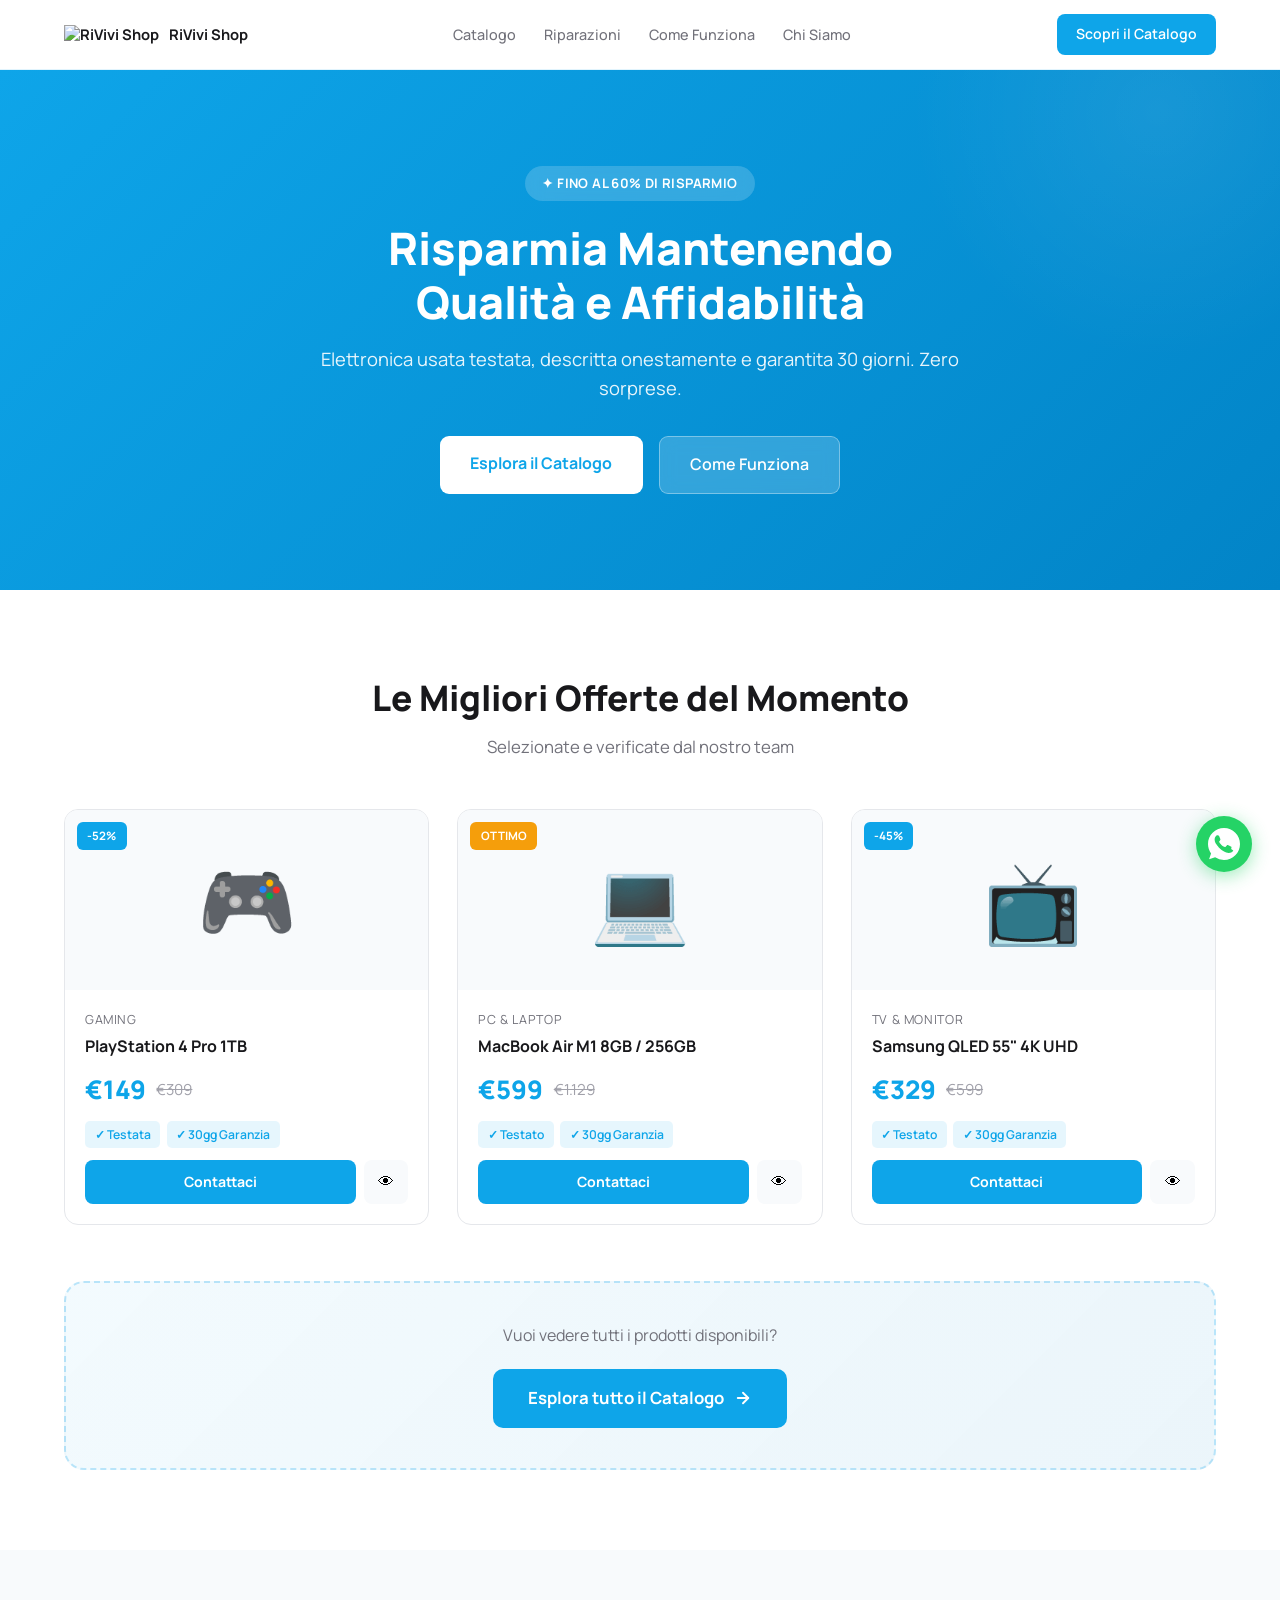
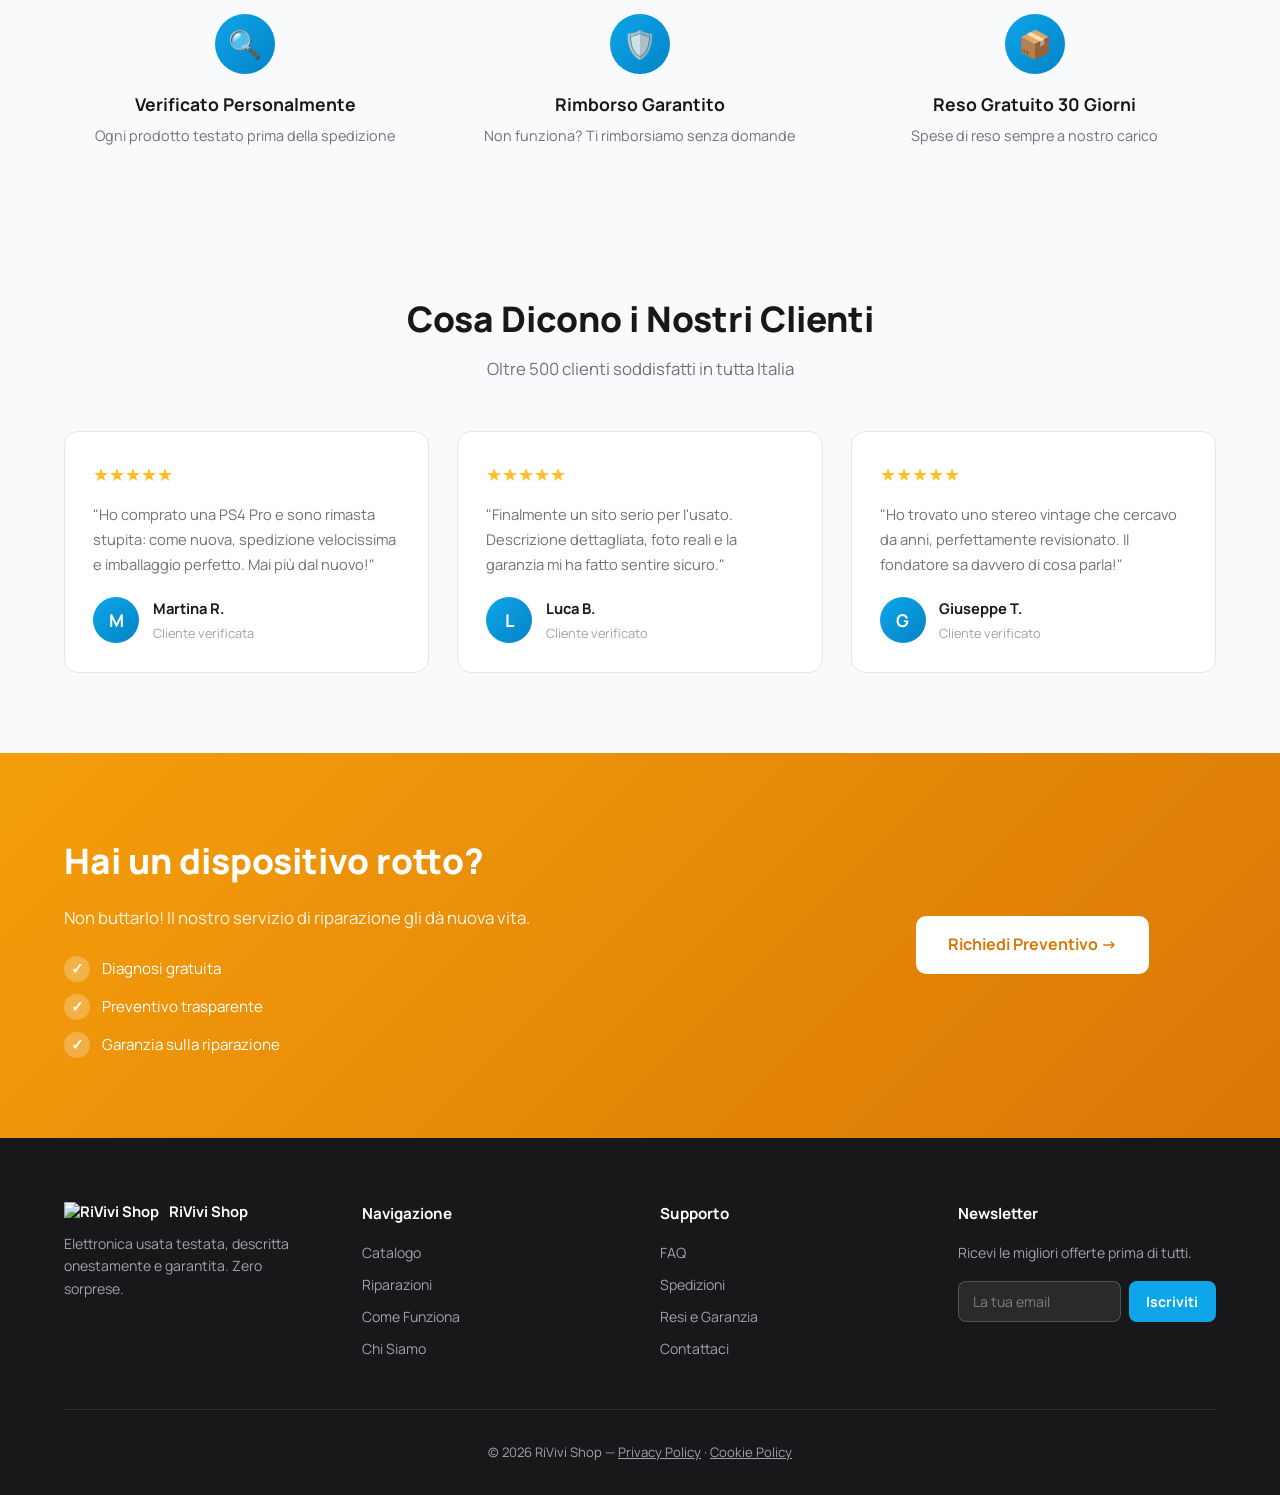
==== commit d14c18c1: "Update greeting from 'Hello' to 'Goodbye'" ====
--- a/index.html
+++ b/index.html
@@ -3,7 +3,7 @@
 <head>
   <meta charset="UTF-8">
   <meta name="viewport" content="width=device-width, initial-scale=1.0">
-  <title>Elettronica Consapevole – Risparmia senza rinunciare alla qualità</title>
+  <title>RiVivi Shop – Risparmia senza rinunciare alla qualità</title>
   <link rel="stylesheet" href="style.css">
   <link rel="preconnect" href="https://fonts.googleapis.com">
   <link href="https://fonts.googleapis.com/css2?family=Manrope:wght@400;500;600;700;800&display=swap" rel="stylesheet">
@@ -14,10 +14,10 @@
   <div class="mobile-nav-backdrop" id="mobileNavBackdrop" onclick="closeMobileMenu()"></div>
   <div class="mobile-nav-drawer" id="mobileNavDrawer">
     <div class="drawer-header">
-      <div class="logo">
-        <div class="logo-icon">EC</div>
-        <span>Elettronica<br>Consapevole</span>
-      </div>
+      <a href="index.html" class="logo">
+        <img src="logo.png" alt="RiVivi Shop" class="logo-img">
+        <span class="logo-text">RiVivi Shop</span>
+      </a>
       <button class="drawer-close-btn" onclick="closeMobileMenu()" aria-label="Chiudi">&#x2715;</button>
     </div>
     <nav class="drawer-nav">
@@ -38,7 +38,7 @@
       Scopri il Catalogo →
     </a>
     <a href="https://wa.me/+39INSERISCINUMERO" class="drawer-whatsapp-link" target="_blank" rel="noopener">
-      <svg width="20" height="20" viewBox="0 0 32 32" fill="white"><path d="M16.004 0h-.008C7.174 0 0 7.176 0 16c0 3.504 1.132 6.752 3.048 9.384L1.052 31.28l6.072-1.948A15.925 15.925 0 0 0 16.004 32C24.828 32 32 24.824 32 16S24.828 0 16.004 0z" fill="#25D366"/><path d="M25.316 22.612c-.388 1.092-1.928 1.996-3.156 2.26-.84.18-1.936.324-5.628-1.212-4.72-1.956-7.756-6.74-7.992-7.052-.228-.312-1.916-2.548-1.916-4.86 0-2.312 1.204-3.44 1.636-3.88.388-.396.832-.496 1.108-.496.272 0 .548.004.788.016.252.012.592-.096.924.704.344.824 1.168 2.848 1.272 3.056.104.204.172.444.032.716-.136.272-.204.444-.404.684-.204.24-.428.54-.612.724-.204.204-.416.42-.18.828.24.404 1.064 1.752 2.28 2.836 1.568 1.4 2.892 1.836 3.296 2.04.404.204.64.168.876-.104.24-.276 1.028-1.196 1.3-1.608.272-.408.548-.34.924-.204.38.136 2.388 1.128 2.796 1.332.408.208.68.308.78.48.096.172.096.996-.292 2.088z" fill="#fff"/></svg>
+      <svg width="20" height="20" viewBox="0 0 32 32"><path d="M16.004 0h-.008C7.174 0 0 7.176 0 16c0 3.504 1.132 6.752 3.048 9.384L1.052 31.28l6.072-1.948A15.925 15.925 0 0 0 16.004 32C24.828 32 32 24.824 32 16S24.828 0 16.004 0z" fill="#25D366"/><path d="M25.316 22.612c-.388 1.092-1.928 1.996-3.156 2.26-.84.18-1.936.324-5.628-1.212-4.72-1.956-7.756-6.74-7.992-7.052-.228-.312-1.916-2.548-1.916-4.86 0-2.312 1.204-3.44 1.636-3.88.388-.396.832-.496 1.108-.496.272 0 .548.004.788.016.252.012.592-.096.924.704.344.824 1.168 2.848 1.272 3.056.104.204.172.444.032.716-.136.272-.204.444-.404.684-.204.24-.428.54-.612.724-.204.204-.416.42-.18.828.24.404 1.064 1.752 2.28 2.836 1.568 1.4 2.892 1.836 3.296 2.04.404.204.64.168.876-.104.24-.276 1.028-1.196 1.3-1.608.272-.408.548-.34.924-.204.38.136 2.388 1.128 2.796 1.332.408.208.68.308.78.48.096.172.096.996-.292 2.088z" fill="#fff"/></svg>
       Scrivici su WhatsApp
     </a>
   </div>
@@ -47,8 +47,8 @@
   <header class="header" id="mainHeader">
     <div class="header-container">
       <a href="index.html" class="logo">
-        <div class="logo-icon">EC</div>
-        <span>Elettronica<br>Consapevole</span>
+        <img src="logo.png" alt="RiVivi Shop" class="logo-img">
+        <span class="logo-text">RiVivi Shop</span>
       </a>
       <nav class="nav">
         <a href="catalogo.html">Catalogo</a>
@@ -160,7 +160,6 @@
 
       </div>
 
-      <!-- BOTTONE CATALOGO COMPLETO -->
       <div class="catalog-cta-wrapper">
         <p class="catalog-cta-hint">Vuoi vedere tutti i prodotti disponibili?</p>
         <a href="catalogo.html" class="catalog-full-btn">
@@ -258,8 +257,8 @@
       <div class="footer-grid">
         <div class="footer-section">
           <div class="logo footer-logo">
-            <div class="logo-icon">EC</div>
-            <span>Elettronica<br>Consapevole</span>
+            <img src="logo.png" alt="RiVivi Shop" class="logo-img logo-img--footer">
+            <span class="logo-text">RiVivi Shop</span>
           </div>
           <p style="color:var(--gray-light);font-size:.88rem;line-height:1.6;margin-top:.75rem">Elettronica usata testata, descritta onestamente e garantita. Zero sorprese.</p>
         </div>
@@ -291,12 +290,12 @@
         </div>
       </div>
       <div class="footer-bottom">
-        <p>© 2026 Elettronica Consapevole — <a href="#" style="color:var(--gray-light)">Privacy Policy</a> · <a href="#" style="color:var(--gray-light)">Cookie Policy</a></p>
+        <p>© 2026 RiVivi Shop — <a href="#" style="color:var(--gray-light)">Privacy Policy</a> · <a href="#" style="color:var(--gray-light)">Cookie Policy</a></p>
       </div>
     </div>
   </footer>
 
-  <!-- ===== POPUP NEWSLETTER (IN ALTO A DESTRA) ===== -->
+  <!-- ===== POPUP NEWSLETTER ===== -->
   <div class="newsletter-popup" id="newsletterPopup">
     <button class="popup-close" onclick="closeNewsletter()" aria-label="Chiudi">&#x2715;</button>
     <div class="popup-emoji">🎁</div>
@@ -308,7 +307,7 @@
     </form>
   </div>
 
-  <!-- ===== WHATSAPP FLOAT (IN BASSO A DESTRA) ===== -->
+  <!-- ===== WHATSAPP FLOAT ===== -->
   <a href="https://wa.me/+39INSERISCINUMERO" class="whatsapp-float" target="_blank" rel="noopener" aria-label="Contattaci su WhatsApp">
     <svg viewBox="0 0 32 32" xmlns="http://www.w3.org/2000/svg">
       <path d="M16.004 0h-.008C7.174 0 0 7.176 0 16c0 3.504 1.132 6.752 3.048 9.384L1.052 31.28l6.072-1.948A15.925 15.925 0 0 0 16.004 32C24.828 32 32 24.824 32 16S24.828 0 16.004 0z" fill="white"/>
@@ -319,4 +318,3 @@
   <script src="script.js"></script>
 </body>
 </html>
-
--- a/style.css
+++ b/style.css
@@ -1,233 +1,397 @@
-/* ===== RESET & BASE ===== */
-*, *::before, *::after { margin:0; padding:0; box-sizing:border-box; }
+/* ============================================================
+   ELETTRONICA CONSAPEVOLE — style.css
+   ============================================================ */
+
+/* ===== RESET & VARIABILI ===== */
+*, *::before, *::after {
+  margin: 0;
+  padding: 0;
+  box-sizing: border-box;
+}
 
 :root {
-  --primary: #0ea5e9;
+  --primary:      #0ea5e9;
   --primary-dark: #0284c7;
-  --primary-light: #38bdf8;
-  --dark: #18181b;
-  --gray: #71717a;
-  --gray-light: #a1a1aa;
-  --white: #ffffff;
-  --bg: #f8fafc;
-  --bg-card: #ffffff;
-  --font-sans: 'Manrope', -apple-system, BlinkMacSystemFont, 'Segoe UI', sans-serif;
-  --font-mono: 'JetBrains Mono', 'Courier New', monospace;
-  --radius: 14px;
-  --shadow: 0 4px 24px rgba(0,0,0,0.08);
-}
-
-html { scroll-behavior: smooth; overflow-x: hidden; }
+  --primary-light:#38bdf8;
+  --dark:         #18181b;
+  --gray:         #71717a;
+  --gray-light:   #a1a1aa;
+  --white:        #ffffff;
+  --bg:           #f8fafc;
+  --bg-card:      #ffffff;
+  --radius:       14px;
+  --shadow:       0 4px 24px rgba(0,0,0,0.07);
+  --font:         'Manrope', -apple-system, BlinkMacSystemFont, 'Segoe UI', sans-serif;
+  --font-mono:    'JetBrains Mono', 'Courier New', monospace;
+}
+
+html {
+  scroll-behavior: smooth;
+  overflow-x: hidden;
+}
 
 body {
-  font-family: var(--font-sans);
+  font-family: var(--font);
   background: var(--bg);
   color: var(--dark);
   line-height: 1.6;
   overflow-x: hidden;
 }
 
-.container { max-width: 1200px; margin: 0 auto; padding: 0 1.5rem; }
-
-/* ===== HEADER ===== */
+.container {
+  max-width: 1200px;
+  margin: 0 auto;
+  padding: 0 1.5rem;
+}
+
+/* ============================================================
+   HEADER
+   ============================================================ */
 .header {
-  position: sticky; top: 0;
-  background: rgba(255,255,255,0.96);
+  position: sticky;
+  top: 0;
+  background: rgba(255,255,255,0.97);
   backdrop-filter: blur(12px);
   border-bottom: 1px solid rgba(14,165,233,0.12);
   z-index: 900;
-  padding: 0.9rem 0;
+  padding: 0.85rem 0;
   transition: box-shadow 0.3s;
 }
-
-.header.scrolled { box-shadow: 0 4px 20px rgba(0,0,0,0.08); }
+.header.scrolled {
+  box-shadow: 0 4px 20px rgba(0,0,0,0.08);
+}
 
 .header-container {
-  max-width: 1200px; margin: 0 auto; padding: 0 1.5rem;
-  display: flex; align-items: center; justify-content: space-between; gap: 1rem;
-}
-
+  max-width: 1200px;
+  margin: 0 auto;
+  padding: 0 1.5rem;
+  display: flex;
+  align-items: center;
+  justify-content: space-between;
+  gap: 1rem;
+}
+
+/* LOGO */
 .logo {
-  display: flex; align-items: center; gap: 0.6rem;
-  text-decoration: none; color: var(--dark);
-  font-weight: 700; font-size: 0.95rem;
-  flex-shrink: 0; line-height: 1.3;
-}
-
+  display: flex;
+  align-items: center;
+  gap: 0.6rem;
+  text-decoration: none;
+  color: var(--dark);
+  font-weight: 700;
+  font-size: 0.92rem;
+  line-height: 1.3;
+  flex-shrink: 0;
+}
 .logo-icon {
-  background: linear-gradient(135deg, var(--primary) 0%, var(--primary-dark) 100%);
-  color: white; width: 38px; height: 38px; border-radius: 9px;
-  display: flex; align-items: center; justify-content: center;
-  font-weight: 700; font-family: var(--font-mono); font-size: 0.88rem;
+  background: linear-gradient(135deg, var(--primary), var(--primary-dark));
+  color: white;
+  width: 38px;
+  height: 38px;
+  border-radius: 9px;
+  display: flex;
+  align-items: center;
+  justify-content: center;
+  font-weight: 700;
+  font-family: var(--font-mono);
+  font-size: 0.88rem;
   flex-shrink: 0;
 }
-
 .footer-logo { color: white; }
 
-.nav { display: flex; gap: 1.75rem; align-items: center; }
-
+/* NAV DESKTOP */
+.nav {
+  display: flex;
+  gap: 1.75rem;
+  align-items: center;
+}
 .nav a {
-  text-decoration: none; color: var(--gray); font-weight: 500;
-  transition: color 0.25s; font-size: 0.9rem; white-space: nowrap;
+  text-decoration: none;
+  color: var(--gray);
+  font-weight: 500;
+  font-size: 0.9rem;
+  white-space: nowrap;
+  transition: color 0.25s;
 }
 .nav a:hover { color: var(--primary); }
 
+/* CTA BUTTON HEADER */
 .cta-btn {
-  background: var(--primary); color: white;
-  padding: 0.6rem 1.25rem; border-radius: 8px;
-  text-decoration: none; font-weight: 600; font-size: 0.88rem;
-  transition: all 0.25s; white-space: nowrap; flex-shrink: 0;
-}
-.cta-btn:hover { background: var(--primary-dark); transform: translateY(-1px); }
-
-/* ===== HAMBURGER ===== */
+  background: var(--primary);
+  color: white;
+  padding: 0.6rem 1.2rem;
+  border-radius: 8px;
+  text-decoration: none;
+  font-weight: 600;
+  font-size: 0.88rem;
+  white-space: nowrap;
+  flex-shrink: 0;
+  transition: all 0.25s;
+}
+.cta-btn:hover {
+  background: var(--primary-dark);
+  transform: translateY(-1px);
+}
+
+/* HAMBURGER BUTTON */
 .mobile-menu-btn {
-  display: none;
+  display: none;   /* visibile solo su mobile via media query */
   flex-direction: column;
   justify-content: center;
   gap: 5px;
-  background: none; border: none;
-  cursor: pointer; padding: 6px;
-  width: 40px; height: 40px;
+  background: none;
+  border: none;
+  cursor: pointer;
+  padding: 6px;
+  width: 40px;
+  height: 40px;
   flex-shrink: 0;
 }
 .mobile-menu-btn .bar {
-  display: block; width: 24px; height: 2px;
-  background: var(--dark); border-radius: 2px;
+  display: block;
+  width: 24px;
+  height: 2px;
+  background: var(--dark);
+  border-radius: 2px;
   transition: all 0.3s;
 }
 
-/* ===== MOBILE NAV DRAWER ===== */
+/* ============================================================
+   MOBILE NAV DRAWER — nascosto di default su tutti i device,
+   aperto solo via JS (.open) — visibile solo su mobile
+   ============================================================ */
 .mobile-nav-backdrop {
-  display: none;
-  position: fixed; inset: 0;
+  display: none;          /* JS: style.display='block' */
+  position: fixed;
+  inset: 0;
   background: rgba(0,0,0,0.45);
   z-index: 1000;
-  opacity: 0; transition: opacity 0.3s;
+  opacity: 0;
+  transition: opacity 0.3s;
 }
 .mobile-nav-backdrop.visible { opacity: 1; }
 
 .mobile-nav-drawer {
   position: fixed;
-  top: 0; right: 0; bottom: 0;
-  width: 290px;
+  top: 0;
+  right: 0;
+  bottom: 0;
+  width: 285px;
   background: white;
   z-index: 1001;
-  padding: 0 0 2rem;
-  display: flex; flex-direction: column;
-  transform: translateX(100%);
+  display: flex;
+  flex-direction: column;
+  padding-bottom: 2rem;
+  transform: translateX(100%);    /* sempre fuori schermo */
   transition: transform 0.35s cubic-bezier(0.16,1,0.3,1);
-  box-shadow: -8px 0 32px rgba(0,0,0,0.15);
+  box-shadow: -8px 0 32px rgba(0,0,0,0.14);
   overflow-y: auto;
 }
-.mobile-nav-drawer.open { transform: translateX(0); }
+.mobile-nav-drawer.open {
+  transform: translateX(0);       /* JS aggiunge .open */
+}
+
+/* su DESKTOP forza sempre nascosto anche se JS aggiunge .open per errore */
+@media (min-width: 769px) {
+  .mobile-nav-drawer,
+  .mobile-nav-backdrop {
+    display: none !important;
+  }
+}
 
 .drawer-header {
-  display: flex; align-items: center; justify-content: space-between;
+  display: flex;
+  align-items: center;
+  justify-content: space-between;
   padding: 1.1rem 1.25rem;
   border-bottom: 1px solid #f0f0f0;
   flex-shrink: 0;
 }
 
 .drawer-close-btn {
-  background: #f4f4f5; border: none; border-radius: 50%;
-  width: 36px; height: 36px; font-size: 1.1rem;
-  cursor: pointer; color: var(--dark);
-  display: flex; align-items: center; justify-content: center;
-  transition: background 0.2s; flex-shrink: 0;
+  background: #f4f4f5;
+  border: none;
+  border-radius: 50%;
+  width: 34px;
+  height: 34px;
+  font-size: 1rem;
+  cursor: pointer;
+  color: var(--dark);
+  display: flex;
+  align-items: center;
+  justify-content: center;
+  transition: background 0.2s;
+  flex-shrink: 0;
 }
 .drawer-close-btn:hover { background: #e5e7eb; }
 
 .drawer-nav {
-  display: flex; flex-direction: column;
-  padding: 0.75rem 0; flex: 1;
+  display: flex;
+  flex-direction: column;
+  padding: 0.5rem 0;
+  flex: 1;
 }
 .drawer-nav a {
-  display: flex; align-items: center; gap: 0.85rem;
+  display: flex;
+  align-items: center;
+  gap: 0.85rem;
   padding: 1rem 1.5rem;
-  font-size: 1.05rem; font-weight: 600; color: var(--dark);
-  text-decoration: none; transition: all 0.2s;
+  font-size: 1.05rem;
+  font-weight: 600;
+  color: var(--dark);
+  text-decoration: none;
   border-left: 3px solid transparent;
+  transition: all 0.2s;
 }
 .drawer-nav a:hover {
   color: var(--primary);
   background: rgba(14,165,233,0.06);
   border-left-color: var(--primary);
 }
-.drawer-nav-icon { font-size: 1.2rem; width: 24px; text-align: center; }
+.drawer-nav-icon {
+  font-size: 1.15rem;
+  width: 22px;
+  text-align: center;
+}
 
 .drawer-cta-btn {
-  margin: 0 1.25rem;
-  background: var(--primary); color: white;
-  padding: 0.9rem 1.5rem; border-radius: 10px;
-  text-decoration: none; font-weight: 700; font-size: 0.95rem;
-  text-align: center; transition: all 0.25s;
-  display: flex; align-items: center; justify-content: center;
+  margin: 0.5rem 1.25rem 0;
+  background: var(--primary);
+  color: white;
+  padding: 0.9rem 1.5rem;
+  border-radius: 10px;
+  text-decoration: none;
+  font-weight: 700;
+  font-size: 0.95rem;
+  text-align: center;
+  transition: background 0.25s;
 }
 .drawer-cta-btn:hover { background: var(--primary-dark); }
 
 .drawer-whatsapp-link {
-  margin: 0.85rem 1.25rem 0;
-  background: #25D366; color: white;
-  padding: 0.8rem 1.5rem; border-radius: 10px;
-  text-decoration: none; font-weight: 600; font-size: 0.9rem;
-  display: flex; align-items: center; justify-content: center; gap: 0.6rem;
-  transition: all 0.25s;
+  margin: 0.75rem 1.25rem 0;
+  background: #25D366;
+  color: white;
+  padding: 0.8rem 1.5rem;
+  border-radius: 10px;
+  text-decoration: none;
+  font-weight: 600;
+  font-size: 0.9rem;
+  display: flex;
+  align-items: center;
+  justify-content: center;
+  gap: 0.6rem;
+  transition: background 0.25s;
 }
 .drawer-whatsapp-link:hover { background: #1ebe5c; }
 
-/* ===== HERO ===== */
+/* ============================================================
+   HERO
+   ============================================================ */
 .hero {
   background: linear-gradient(135deg, var(--primary) 0%, var(--primary-dark) 100%);
   padding: 6rem 1.5rem;
-  text-align: center; position: relative; overflow: hidden;
+  text-align: center;
+  position: relative;
+  overflow: hidden;
 }
 .hero::before {
-  content: ''; position: absolute;
-  top: -40%; right: -10%; width: 500px; height: 500px;
-  background: radial-gradient(circle, rgba(255,255,255,0.08) 0%, transparent 70%);
-  border-radius: 50%; pointer-events: none;
-}
-.hero-slide { position: relative; z-index: 1; }
+  content: '';
+  position: absolute;
+  top: -40%;
+  right: -10%;
+  width: 500px;
+  height: 500px;
+  background: radial-gradient(circle, rgba(255,255,255,0.07) 0%, transparent 70%);
+  border-radius: 50%;
+  pointer-events: none;
+}
+.hero-slide  { position: relative; z-index: 1; }
 .hero-content { max-width: 680px; margin: 0 auto; }
 
 .hero-badge {
   display: inline-block;
   background: rgba(255,255,255,0.18);
-  color: white; padding: 0.45rem 1.1rem;
-  border-radius: 20px; font-size: 0.82rem;
-  font-weight: 700; margin-bottom: 1.25rem;
+  color: white;
+  padding: 0.45rem 1.1rem;
+  border-radius: 20px;
+  font-size: 0.82rem;
+  font-weight: 700;
+  margin-bottom: 1.25rem;
   backdrop-filter: blur(8px);
   letter-spacing: 0.03em;
 }
 
-.hero h1 { font-size: 2.8rem; color: white; margin-bottom: 1rem; line-height: 1.2; font-weight: 800; }
-.hero p { font-size: 1.15rem; color: rgba(255,255,255,0.9); margin-bottom: 2rem; }
-
-.hero-cta { display: flex; gap: 1rem; justify-content: center; flex-wrap: wrap; }
+.hero h1 {
+  font-size: 2.8rem;
+  color: white;
+  margin-bottom: 1rem;
+  line-height: 1.2;
+  font-weight: 800;
+}
+.hero p {
+  font-size: 1.15rem;
+  color: rgba(255,255,255,0.9);
+  margin-bottom: 2rem;
+}
+
+.hero-cta {
+  display: flex;
+  gap: 1rem;
+  justify-content: center;
+  flex-wrap: wrap;
+}
 
 .btn-primary {
-  background: white; color: var(--primary);
-  padding: 0.95rem 1.9rem; border-radius: 9px;
-  text-decoration: none; font-weight: 700; transition: all 0.3s;
+  background: white;
+  color: var(--primary);
+  padding: 0.95rem 1.9rem;
+  border-radius: 9px;
+  text-decoration: none;
+  font-weight: 700;
   display: inline-block;
-}
-.btn-primary:hover { transform: translateY(-2px); box-shadow: 0 10px 28px rgba(0,0,0,0.18); }
+  transition: all 0.3s;
+}
+.btn-primary:hover {
+  transform: translateY(-2px);
+  box-shadow: 0 10px 28px rgba(0,0,0,0.18);
+}
 
 .btn-secondary {
-  background: rgba(255,255,255,0.18); color: white;
-  padding: 0.95rem 1.9rem; border-radius: 9px;
-  text-decoration: none; font-weight: 600; transition: all 0.3s;
-  border: 1px solid rgba(255,255,255,0.35); backdrop-filter: blur(8px);
-}
-.btn-secondary:hover { background: rgba(255,255,255,0.28); transform: translateY(-2px); }
-
-/* ===== CATEGORIES ===== */
+  background: rgba(255,255,255,0.18);
+  color: white;
+  padding: 0.95rem 1.9rem;
+  border-radius: 9px;
+  text-decoration: none;
+  font-weight: 600;
+  border: 1px solid rgba(255,255,255,0.35);
+  backdrop-filter: blur(8px);
+  transition: all 0.3s;
+}
+.btn-secondary:hover {
+  background: rgba(255,255,255,0.28);
+  transform: translateY(-2px);
+}
+
+/* ============================================================
+   CATEGORIES
+   ============================================================ */
 .categories { padding: 5rem 0; }
 
-.section-header { text-align: center; margin-bottom: 3rem; }
-.section-header h2 { font-size: 2.2rem; color: var(--dark); margin-bottom: 0.5rem; font-weight: 800; }
-.section-header p { font-size: 1.05rem; color: var(--gray); }
+.section-header {
+  text-align: center;
+  margin-bottom: 3rem;
+}
+.section-header h2 {
+  font-size: 2.2rem;
+  color: var(--dark);
+  margin-bottom: 0.5rem;
+  font-weight: 800;
+}
+.section-header p {
+  font-size: 1.05rem;
+  color: var(--gray);
+}
 
 .categories-grid {
   display: grid;
@@ -236,10 +400,14 @@
 }
 
 .category-card {
-  background: var(--bg-card); padding: 1.6rem 1rem;
-  border-radius: var(--radius); text-align: center;
-  text-decoration: none; transition: all 0.3s;
-  border: 2px solid transparent; box-shadow: var(--shadow);
+  background: var(--bg-card);
+  padding: 1.6rem 1rem;
+  border-radius: var(--radius);
+  text-align: center;
+  text-decoration: none;
+  border: 2px solid transparent;
+  box-shadow: var(--shadow);
+  transition: all 0.3s;
 }
 .category-card:hover {
   border-color: var(--primary);
@@ -248,10 +416,15 @@
 }
 .category-icon { font-size: 2.8rem; margin-bottom: 0.75rem; }
 .category-card h3 { font-size: 1rem; color: var(--dark); margin-bottom: 0.3rem; font-weight: 700; }
-.category-card p { font-size: 0.82rem; color: var(--gray); }
-
-/* ===== PRODUCTS ===== */
-.featured-products { background: var(--white); padding: 5rem 0; }
+.category-card p  { font-size: 0.82rem; color: var(--gray); }
+
+/* ============================================================
+   PRODOTTI (TOP 3)
+   ============================================================ */
+.featured-products {
+  background: var(--white);
+  padding: 5rem 0;
+}
 
 .products-grid {
   display: grid;
@@ -260,249 +433,450 @@
 }
 
 .product-card {
-  background: var(--bg-card); border-radius: var(--radius);
-  overflow: hidden; transition: all 0.3s;
+  background: var(--bg-card);
+  border-radius: var(--radius);
+  overflow: hidden;
   border: 1px solid #e5e7eb;
-}
-.product-card:hover { transform: translateY(-5px); box-shadow: 0 12px 32px rgba(0,0,0,0.1); }
+  transition: all 0.3s;
+}
+.product-card:hover {
+  transform: translateY(-5px);
+  box-shadow: 0 12px 32px rgba(0,0,0,0.1);
+}
 
 .product-image {
-  background: var(--bg); height: 180px;
-  display: flex; align-items: center; justify-content: center;
+  background: var(--bg);
+  height: 180px;
+  display: flex;
+  align-items: center;
+  justify-content: center;
   position: relative;
 }
 
 .product-badge {
-  position: absolute; top: 0.75rem; left: 0.75rem;
-  background: var(--primary); color: white;
-  padding: 0.3rem 0.65rem; border-radius: 6px;
-  font-size: 0.72rem; font-weight: 700;
+  position: absolute;
+  top: 0.75rem;
+  left: 0.75rem;
+  background: var(--primary);
+  color: white;
+  padding: 0.3rem 0.65rem;
+  border-radius: 6px;
+  font-size: 0.72rem;
+  font-weight: 700;
 }
 .grade-badge { background: #f59e0b; }
 
 .product-info { padding: 1.25rem; }
-.product-category { color: var(--gray); font-size: 0.78rem; text-transform: uppercase; letter-spacing: .05em; margin-bottom: 0.35rem; }
-.product-title { font-size: 1rem; color: var(--dark); margin-bottom: 0.75rem; font-weight: 700; line-height: 1.4; }
-
-.product-price { display: flex; align-items: center; gap: 0.65rem; margin-bottom: 0.65rem; }
-.price-current { font-size: 1.6rem; font-weight: 800; color: var(--primary); }
+.product-category {
+  color: var(--gray);
+  font-size: 0.78rem;
+  text-transform: uppercase;
+  letter-spacing: .05em;
+  margin-bottom: 0.35rem;
+}
+.product-title {
+  font-size: 1rem;
+  color: var(--dark);
+  font-weight: 700;
+  line-height: 1.4;
+  margin-bottom: 0.75rem;
+}
+
+.product-price {
+  display: flex;
+  align-items: center;
+  gap: 0.65rem;
+  margin-bottom: 0.65rem;
+}
+.price-current  { font-size: 1.6rem; font-weight: 800; color: var(--primary); }
 .price-original { font-size: 0.95rem; color: var(--gray-light); text-decoration: line-through; }
 
-.product-features { display: flex; gap: 0.4rem; flex-wrap: wrap; margin-bottom: 0.75rem; }
+.product-features {
+  display: flex;
+  gap: 0.4rem;
+  flex-wrap: wrap;
+  margin-bottom: 0.75rem;
+}
 .feature-tag {
-  background: rgba(14,165,233,0.1); color: var(--primary);
-  padding: 0.22rem 0.6rem; border-radius: 5px;
-  font-size: 0.76rem; font-weight: 600;
+  background: rgba(14,165,233,0.1);
+  color: var(--primary);
+  padding: 0.22rem 0.6rem;
+  border-radius: 5px;
+  font-size: 0.76rem;
+  font-weight: 600;
 }
 
 .product-cta { display: flex; gap: 0.5rem; }
 
 .btn-add-cart {
-  flex: 1; background: var(--primary); color: white;
-  border: none; padding: 0.7rem; border-radius: 8px;
-  font-weight: 700; cursor: pointer; transition: all 0.25s;
-  font-size: 0.88rem; text-decoration: none;
-  display: flex; align-items: center; justify-content: center;
-  font-family: var(--font-sans);
+  flex: 1;
+  background: var(--primary);
+  color: white;
+  border: none;
+  padding: 0.7rem;
+  border-radius: 8px;
+  font-weight: 700;
+  font-size: 0.88rem;
+  font-family: var(--font);
+  cursor: pointer;
+  text-decoration: none;
+  display: flex;
+  align-items: center;
+  justify-content: center;
+  transition: background 0.25s;
 }
 .btn-add-cart:hover { background: var(--primary-dark); }
 
 .btn-quick-view {
-  background: var(--bg); border: none; padding: 0.7rem 0.9rem;
-  border-radius: 8px; cursor: pointer; font-size: 1rem; transition: all 0.25s;
+  background: var(--bg);
+  border: none;
+  padding: 0.7rem 0.9rem;
+  border-radius: 8px;
+  cursor: pointer;
+  font-size: 1rem;
+  transition: background 0.25s;
 }
 .btn-quick-view:hover { background: rgba(14,165,233,0.1); }
 
-/* ===== CATALOG CTA ===== */
+/* CTA CATALOGO COMPLETO */
 .catalog-cta-wrapper {
-  margin-top: 3.5rem; text-align: center;
-  padding: 2.5rem; background: linear-gradient(135deg, rgba(14,165,233,0.05) 0%, rgba(2,132,199,0.08) 100%);
-  border-radius: 20px; border: 2px dashed rgba(14,165,233,0.25);
-}
-.catalog-cta-hint { color: var(--gray); font-size: 1rem; margin-bottom: 1.25rem; }
+  margin-top: 3.5rem;
+  text-align: center;
+  padding: 2.5rem;
+  background: linear-gradient(135deg, rgba(14,165,233,0.05), rgba(2,132,199,0.08));
+  border-radius: 20px;
+  border: 2px dashed rgba(14,165,233,0.25);
+}
+.catalog-cta-hint {
+  color: var(--gray);
+  font-size: 1rem;
+  margin-bottom: 1.25rem;
+}
 .catalog-full-btn {
-  display: inline-flex; align-items: center; gap: 0.6rem;
-  background: var(--primary); color: white;
-  padding: 1rem 2.2rem; border-radius: 10px;
-  text-decoration: none; font-weight: 700; font-size: 1.05rem;
+  display: inline-flex;
+  align-items: center;
+  gap: 0.6rem;
+  background: var(--primary);
+  color: white;
+  padding: 1rem 2.2rem;
+  border-radius: 10px;
+  text-decoration: none;
+  font-weight: 700;
+  font-size: 1.05rem;
   transition: all 0.3s;
 }
-.catalog-full-btn:hover { background: var(--primary-dark); transform: translateY(-2px); box-shadow: 0 8px 24px rgba(14,165,233,0.3); }
-
-/* ===== TRUST BAR ===== */
+.catalog-full-btn:hover {
+  background: var(--primary-dark);
+  transform: translateY(-2px);
+  box-shadow: 0 8px 24px rgba(14,165,233,0.3);
+}
+
+/* ============================================================
+   TRUST BAR
+   ============================================================ */
 .trust-bar { background: var(--bg); padding: 4rem 0; }
-.trust-grid { display: grid; grid-template-columns: repeat(3, 1fr); gap: 2rem; }
+
+.trust-grid {
+  display: grid;
+  grid-template-columns: repeat(3, 1fr);
+  gap: 2rem;
+}
 .trust-item { text-align: center; }
 .trust-icon {
-  width: 60px; height: 60px;
-  background: linear-gradient(135deg, var(--primary) 0%, var(--primary-dark) 100%);
-  color: white; border-radius: 50%;
-  display: flex; align-items: center; justify-content: center;
-  font-size: 1.7rem; margin: 0 auto 1rem;
-}
-.trust-item h3 { font-size: 1.1rem; color: var(--dark); margin-bottom: 0.4rem; font-weight: 700; }
-.trust-item p { color: var(--gray); font-size: 0.9rem; }
-
-/* ===== REVIEWS ===== */
+  width: 60px;
+  height: 60px;
+  background: linear-gradient(135deg, var(--primary), var(--primary-dark));
+  color: white;
+  border-radius: 50%;
+  display: flex;
+  align-items: center;
+  justify-content: center;
+  font-size: 1.7rem;
+  margin: 0 auto 1rem;
+}
+.trust-item h3 { font-size: 1.1rem; color: var(--dark); font-weight: 700; margin-bottom: 0.4rem; }
+.trust-item p  { color: var(--gray); font-size: 0.9rem; }
+
+/* ============================================================
+   RECENSIONI — scroll orizzontale su mobile, griglia su desktop
+   ============================================================ */
 .reviews { padding: 5rem 0; }
-.reviews-grid { display: grid; grid-template-columns: repeat(3, 1fr); gap: 1.75rem; }
-.review-card { background: var(--bg-card); padding: 1.75rem; border-radius: var(--radius); border: 1px solid #e5e7eb; }
+
+/* Desktop: griglia 3 colonne */
+.reviews-grid {
+  display: grid;
+  grid-template-columns: repeat(3, 1fr);
+  gap: 1.75rem;
+}
+
+.review-card {
+  background: var(--bg-card);
+  padding: 1.75rem;
+  border-radius: var(--radius);
+  border: 1px solid #e5e7eb;
+}
 .review-stars { color: #fbbf24; font-size: 1.1rem; margin-bottom: 0.9rem; }
-.review-text { color: var(--gray); margin-bottom: 1.25rem; line-height: 1.7; font-size: 0.92rem; }
+.review-text  { color: var(--gray); line-height: 1.7; font-size: 0.92rem; margin-bottom: 1.25rem; }
+
 .review-author { display: flex; align-items: center; gap: 0.85rem; }
+
+/* Avatar: dimensione fissa uguale per tutti */
 .author-avatar {
-  width: 46px; height: 46px; flex-shrink: 0;
-  background: linear-gradient(135deg, var(--primary) 0%, var(--primary-dark) 100%);
-  color: white; border-radius: 50%;
-  display: flex; align-items: center; justify-content: center;
-  font-weight: 700; font-size: 1.1rem;
-}
-.author-info h4 { color: var(--dark); margin-bottom: 0.15rem; font-size: 0.92rem; }
-.author-info p { color: var(--gray-light); font-size: 0.8rem; }
-
-/* ===== REPAIR CTA ===== */
-.repair-cta { background: linear-gradient(135deg, #f59e0b 0%, #d97706 100%); padding: 5rem 0; }
-.repair-content { display: grid; grid-template-columns: 2fr 1fr; gap: 3rem; align-items: center; }
-.repair-text h2 { font-size: 2.2rem; color: white; margin-bottom: 1rem; font-weight: 800; }
-.repair-text p { font-size: 1.05rem; color: rgba(255,255,255,0.9); margin-bottom: 1.5rem; }
+  width: 46px;
+  height: 46px;
+  min-width: 46px;   /* impedisce lo schiacciamento */
+  flex-shrink: 0;
+  background: linear-gradient(135deg, var(--primary), var(--primary-dark));
+  color: white;
+  border-radius: 50%;
+  display: flex;
+  align-items: center;
+  justify-content: center;
+  font-weight: 700;
+  font-size: 1.1rem;
+}
+.author-info h4 { color: var(--dark); font-size: 0.92rem; margin-bottom: 0.15rem; }
+.author-info p  { color: var(--gray-light); font-size: 0.8rem; }
+
+/* ============================================================
+   REPAIR CTA
+   ============================================================ */
+.repair-cta {
+  background: linear-gradient(135deg, #f59e0b, #d97706);
+  padding: 5rem 0;
+}
+.repair-content {
+  display: grid;
+  grid-template-columns: 2fr 1fr;
+  gap: 3rem;
+  align-items: center;
+}
+.repair-text h2 { font-size: 2.2rem; color: white; font-weight: 800; margin-bottom: 1rem; }
+.repair-text p  { font-size: 1.05rem; color: rgba(255,255,255,0.9); margin-bottom: 1.5rem; }
+
 .repair-features { display: flex; flex-direction: column; gap: 0.75rem; }
-.repair-feature { display: flex; align-items: center; gap: 0.75rem; color: white; font-size: 0.95rem; }
+.repair-feature  { display: flex; align-items: center; gap: 0.75rem; color: white; font-size: 0.95rem; }
 .repair-feature-icon {
-  width: 26px; height: 26px; flex-shrink: 0;
-  background: rgba(255,255,255,0.25); border-radius: 50%;
-  display: flex; align-items: center; justify-content: center; font-weight: 700;
-}
+  width: 26px;
+  height: 26px;
+  min-width: 26px;
+  flex-shrink: 0;
+  background: rgba(255,255,255,0.25);
+  border-radius: 50%;
+  display: flex;
+  align-items: center;
+  justify-content: center;
+  font-weight: 700;
+}
+
 .repair-action { display: flex; justify-content: center; }
 .btn-repair {
-  background: white; color: #d97706;
-  padding: 1rem 2rem; border-radius: 10px;
-  text-decoration: none; font-weight: 700; font-size: 1rem;
-  transition: all 0.3s; display: inline-block;
+  background: white;
+  color: #d97706;
+  padding: 1rem 2rem;
+  border-radius: 10px;
+  text-decoration: none;
+  font-weight: 700;
+  font-size: 1rem;
+  display: inline-block;
+  transition: all 0.3s;
 }
 .btn-repair:hover { transform: translateY(-2px); box-shadow: 0 8px 24px rgba(0,0,0,0.2); }
 
-/* ===== FOOTER ===== */
+/* ============================================================
+   FOOTER
+   ============================================================ */
 .footer { background: var(--dark); color: white; padding: 4rem 0 2rem; }
-.footer-grid { display: grid; grid-template-columns: repeat(4, 1fr); gap: 2.5rem; margin-bottom: 3rem; }
+
+.footer-grid {
+  display: grid;
+  grid-template-columns: repeat(4, 1fr);
+  gap: 2.5rem;
+  margin-bottom: 3rem;
+}
 .footer-section h4 { margin-bottom: 1rem; color: white; font-size: 0.95rem; font-weight: 700; }
+
 .footer-links { display: flex; flex-direction: column; gap: 0.6rem; }
-.footer-links a { color: var(--gray-light); text-decoration: none; transition: color 0.25s; font-size: 0.88rem; }
+.footer-links a { color: var(--gray-light); text-decoration: none; font-size: 0.88rem; transition: color 0.25s; }
 .footer-links a:hover { color: var(--primary-light); }
+
 .newsletter-form { display: flex; gap: 0.5rem; flex-wrap: wrap; }
 .newsletter-input {
-  flex: 1; min-width: 120px; padding: 0.65rem 0.9rem;
-  border: 1px solid rgba(255,255,255,0.2); border-radius: 8px;
-  background: rgba(255,255,255,0.08); color: white;
-  font-family: var(--font-sans); font-size: 0.88rem;
+  flex: 1;
+  min-width: 120px;
+  padding: 0.65rem 0.9rem;
+  border: 1px solid rgba(255,255,255,0.2);
+  border-radius: 8px;
+  background: rgba(255,255,255,0.08);
+  color: white;
+  font-family: var(--font);
+  font-size: 0.88rem;
 }
 .newsletter-input::placeholder { color: rgba(255,255,255,0.4); }
 .newsletter-btn {
-  background: var(--primary); color: white; border: none;
-  padding: 0.65rem 1.1rem; border-radius: 8px;
-  font-weight: 700; cursor: pointer; transition: all 0.25s;
-  font-size: 0.88rem; font-family: var(--font-sans);
+  background: var(--primary);
+  color: white;
+  border: none;
+  padding: 0.65rem 1.1rem;
+  border-radius: 8px;
+  font-weight: 700;
+  font-size: 0.88rem;
+  font-family: var(--font);
+  cursor: pointer;
+  transition: background 0.25s;
 }
 .newsletter-btn:hover { background: var(--primary-dark); }
+
 .footer-bottom {
   border-top: 1px solid rgba(255,255,255,0.1);
-  padding-top: 2rem; text-align: center;
-  color: var(--gray-light); font-size: 0.82rem;
-}
-
-/* ===== POPUP NEWSLETTER - IN ALTO A DESTRA ===== */
+  padding-top: 2rem;
+  text-align: center;
+  color: var(--gray-light);
+  font-size: 0.82rem;
+}
+
+/* ============================================================
+   POPUP NEWSLETTER — IN ALTO A DESTRA (desktop) / basso (mobile)
+   ============================================================ */
 .newsletter-popup {
   position: fixed;
-  top: 5.5rem;     /* sotto l'header sticky */
+  top: 5.5rem;       /* sotto l'header sticky */
   right: 1.5rem;
   background: white;
   padding: 1.75rem 1.75rem 1.5rem;
   border-radius: 18px;
-  box-shadow: 0 20px 60px rgba(0,0,0,0.18);
-  max-width: 340px;
-  width: calc(100% - 3rem);
-  z-index: 800;
-  transform: translateY(-30px);
+  box-shadow: 0 20px 60px rgba(0,0,0,0.16);
+  width: 320px;
+  z-index: 850;
   opacity: 0;
+  transform: translateY(-20px);
   pointer-events: none;
-  transition: transform 0.45s cubic-bezier(0.16,1,0.3,1), opacity 0.45s ease;
+  transition: opacity 0.4s ease, transform 0.4s cubic-bezier(0.16,1,0.3,1);
 }
 .newsletter-popup.show {
+  opacity: 1;
   transform: translateY(0);
-  opacity: 1;
   pointer-events: all;
 }
+
 .popup-close {
-  position: absolute; top: 0.75rem; right: 0.9rem;
-  background: #f4f4f5; border: none; border-radius: 50%;
-  width: 30px; height: 30px; font-size: 0.85rem;
-  cursor: pointer; color: var(--gray);
-  display: flex; align-items: center; justify-content: center;
-  transition: all 0.2s; z-index: 1;
+  position: absolute;
+  top: 0.75rem;
+  right: 0.9rem;
+  background: #f4f4f5;
+  border: none;
+  border-radius: 50%;
+  width: 30px;
+  height: 30px;
+  font-size: 0.85rem;
+  cursor: pointer;
+  color: var(--gray);
+  display: flex;
+  align-items: center;
+  justify-content: center;
+  transition: all 0.2s;
+  line-height: 1;
 }
 .popup-close:hover { background: #e5e7eb; color: var(--dark); }
 
-.popup-emoji { font-size: 2rem; margin-bottom: 0.5rem; }
-.newsletter-popup h3 { font-size: 1.3rem; font-weight: 800; color: var(--dark); margin-bottom: 0.5rem; }
-.newsletter-popup p { font-size: 0.9rem; color: var(--gray); margin-bottom: 1.1rem; line-height: 1.5; }
+.popup-emoji { font-size: 1.8rem; margin-bottom: 0.5rem; }
+.newsletter-popup h3 { font-size: 1.25rem; font-weight: 800; color: var(--dark); margin-bottom: 0.4rem; }
+.newsletter-popup p  { font-size: 0.88rem; color: var(--gray); margin-bottom: 1.1rem; line-height: 1.5; }
 
 .popup-input {
-  width: 100%; padding: 0.7rem 0.9rem;
-  border: 1.5px solid #e5e7eb; border-radius: 8px;
-  font-family: var(--font-sans); font-size: 0.9rem;
-  margin-bottom: 0.6rem; transition: border-color 0.2s;
+  width: 100%;
+  padding: 0.7rem 0.9rem;
+  border: 1.5px solid #e5e7eb;
+  border-radius: 8px;
+  font-family: var(--font);
+  font-size: 0.9rem;
+  margin-bottom: 0.6rem;
+  transition: border-color 0.2s;
 }
 .popup-input:focus { outline: none; border-color: var(--primary); }
+
 .popup-btn {
-  width: 100%; background: var(--primary); color: white;
-  border: none; padding: 0.75rem; border-radius: 8px;
-  font-weight: 700; font-size: 0.92rem; cursor: pointer;
-  transition: all 0.25s; font-family: var(--font-sans);
+  width: 100%;
+  background: var(--primary);
+  color: white;
+  border: none;
+  padding: 0.75rem;
+  border-radius: 8px;
+  font-weight: 700;
+  font-size: 0.92rem;
+  font-family: var(--font);
+  cursor: pointer;
+  transition: background 0.25s;
 }
 .popup-btn:hover { background: var(--primary-dark); }
 
-/* ===== WHATSAPP FLOAT - IN BASSO A DESTRA ===== */
+/* ============================================================
+   WHATSAPP FLOAT — fisso in basso a destra, 56px, scorre con pagina
+   ============================================================ */
 .whatsapp-float {
   position: fixed;
-  bottom: 2rem;
-  right: 2rem;
-  width: 58px; height: 58px;
+  bottom: 1.75rem;
+  right: 1.75rem;
+  width: 56px;
+  height: 56px;
   background: #25D366;
   border-radius: 50%;
-  display: flex; align-items: center; justify-content: center;
-  box-shadow: 0 4px 20px rgba(37,211,102,0.45);
-  z-index: 800;
-  transition: all 0.3s;
-  text-decoration: none;
+  display: flex;
+  align-items: center;
+  justify-content: center;
+  box-shadow: 0 4px 18px rgba(37,211,102,0.45);
+  z-index: 850;
+  text-decoration: none;
+  transition: transform 0.3s, box-shadow 0.3s;
 }
 .whatsapp-float:hover {
-  transform: scale(1.12);
-  box-shadow: 0 8px 32px rgba(37,211,102,0.6);
-}
-.whatsapp-float svg { width: 34px; height: 34px; }
-
-/* ===== CATALOGO PAGE ===== */
+  transform: scale(1.1);
+  box-shadow: 0 8px 28px rgba(37,211,102,0.6);
+}
+/* forza dimensione SVG interno — evita espansione a 100% */
+.whatsapp-float svg {
+  width: 32px;
+  height: 32px;
+  display: block;
+  flex-shrink: 0;
+}
+
+/* ============================================================
+   PAGINA CATALOGO
+   ============================================================ */
 .page-hero {
-  background: linear-gradient(135deg, var(--primary) 0%, var(--primary-dark) 100%);
+  background: linear-gradient(135deg, var(--primary), var(--primary-dark));
   padding: 3.5rem 1.5rem;
   text-align: center;
 }
 .page-hero h1 { font-size: 2.2rem; color: white; font-weight: 800; margin-bottom: 0.5rem; }
-.page-hero p { color: rgba(255,255,255,0.88); font-size: 1rem; }
+.page-hero p  { color: rgba(255,255,255,0.88); font-size: 1rem; }
 
 .catalog-section { padding: 4rem 0; }
 
 .catalog-filters {
-  display: flex; gap: 0.75rem; flex-wrap: wrap;
-  justify-content: center; margin-bottom: 2.5rem;
+  display: flex;
+  gap: 0.75rem;
+  flex-wrap: wrap;
+  justify-content: center;
+  margin-bottom: 2.5rem;
 }
 .filter-btn {
-  background: white; border: 2px solid #e5e7eb;
-  color: var(--gray); padding: 0.55rem 1.2rem;
-  border-radius: 50px; font-size: 0.88rem; font-weight: 600;
-  cursor: pointer; transition: all 0.25s; font-family: var(--font-sans);
-}
-.filter-btn:hover, .filter-btn.active {
-  background: var(--primary); border-color: var(--primary);
+  background: white;
+  border: 2px solid #e5e7eb;
+  color: var(--gray);
+  padding: 0.55rem 1.2rem;
+  border-radius: 50px;
+  font-size: 0.88rem;
+  font-weight: 600;
+  cursor: pointer;
+  font-family: var(--font);
+  transition: all 0.25s;
+}
+.filter-btn:hover,
+.filter-btn.active {
+  background: var(--primary);
+  border-color: var(--primary);
   color: white;
 }
 
@@ -512,83 +886,97 @@
   gap: 1.75rem;
 }
 
-/* ===== TABLET ===== */
+/* ============================================================
+   RESPONSIVE — TABLET (≤ 1024px)
+   ============================================================ */
 @media (max-width: 1024px) {
-  .categories-grid { grid-template-columns: repeat(3, 1fr); }
-  .products-grid { grid-template-columns: repeat(2, 1fr); }
-  .reviews-grid { grid-template-columns: repeat(2, 1fr); }
-  .footer-grid { grid-template-columns: repeat(2, 1fr); }
-  .repair-content { grid-template-columns: 1fr; gap: 2rem; }
-  .repair-action { justify-content: flex-start; }
-}
-
-/* ===== MOBILE ===== */
+  .categories-grid  { grid-template-columns: repeat(3, 1fr); }
+  .products-grid    { grid-template-columns: repeat(2, 1fr); }
+  .reviews-grid     { grid-template-columns: repeat(2, 1fr); }
+  .footer-grid      { grid-template-columns: repeat(2, 1fr); }
+  .repair-content   { grid-template-columns: 1fr; gap: 2rem; }
+  .repair-action    { justify-content: flex-start; }
+}
+
+/* ============================================================
+   RESPONSIVE — MOBILE (≤ 768px)
+   ============================================================ */
 @media (max-width: 768px) {
 
-  /* Nascondi nav desktop, mostra hamburger */
-  .nav, .cta-btn { display: none; }
+  /* Header */
+  .nav, .cta-btn   { display: none; }
   .mobile-menu-btn { display: flex; }
 
-  /* HERO */
-  .hero { padding: 3.5rem 1.25rem; }
-  .hero h1 { font-size: 1.9rem; }
-  .hero p { font-size: 0.95rem; }
+  /* Hero */
+  .hero       { padding: 3.5rem 1.25rem; }
+  .hero h1    { font-size: 1.9rem; }
+  .hero p     { font-size: 0.95rem; }
   .hero-badge { font-size: 0.76rem; }
-  .btn-primary, .btn-secondary {
-    padding: 0.9rem 1.5rem;
-    width: 100%; text-align: center;
+  .btn-primary,
+  .btn-secondary { padding: 0.9rem 1.5rem; width: 100%; text-align: center; }
+
+  /* Categorie */
+  .categories         { padding: 3rem 0; }
+  .categories-grid    { grid-template-columns: repeat(2, 1fr); gap: 0.9rem; }
+  .section-header h2  { font-size: 1.65rem; }
+  .category-card      { padding: 1.25rem 0.75rem; }
+  .category-icon      { font-size: 2.2rem; }
+  .category-card h3   { font-size: 0.88rem; }
+  .category-card p    { font-size: 0.76rem; }
+
+  /* Prodotti */
+  .featured-products { padding: 3rem 0; }
+  .products-grid     { grid-template-columns: 1fr; }
+
+  /* Catalogo CTA */
+  .catalog-cta-wrapper { padding: 1.75rem 1rem; }
+  .catalog-full-btn    { font-size: 0.95rem; padding: 0.9rem 1.5rem; }
+
+  /* Trust */
+  .trust-bar    { padding: 3rem 0; }
+  .trust-grid   { grid-template-columns: 1fr; gap: 2rem; }
+
+  /* Recensioni: scroll orizzontale */
+  .reviews       { padding: 3rem 0; }
+  .reviews-grid  {
+    display: flex;
+    overflow-x: auto;
+    scroll-snap-type: x mandatory;
+    -webkit-overflow-scrolling: touch;
+    gap: 1rem;
+    padding-bottom: 1.25rem;
+    /* nasconde la scrollbar visivamente ma mantiene la funzionalità */
+    scrollbar-width: none;
   }
-
-  /* CATEGORIES */
-  .categories { padding: 3.5rem 0; }
-  .categories-grid { grid-template-columns: repeat(2, 1fr); gap: 0.9rem; }
-  .section-header h2 { font-size: 1.65rem; }
-  .category-card { padding: 1.25rem 0.75rem; }
-  .category-icon { font-size: 2.2rem; }
-  .category-card h3 { font-size: 0.9rem; }
-  .category-card p { font-size: 0.76rem; }
-
-  /* PRODUCTS */
-  .featured-products { padding: 3.5rem 0; }
-  .products-grid { grid-template-columns: 1fr; }
-
-  /* CATALOG CTA */
-  .catalog-cta-wrapper { padding: 1.75rem 1.25rem; }
-  .catalog-full-btn { font-size: 0.95rem; padding: 0.9rem 1.75rem; }
-
-  /* TRUST */
-  .trust-bar { padding: 3rem 0; }
-  .trust-grid { grid-template-columns: 1fr; gap: 2rem; }
-
-  /* REVIEWS */
-  .reviews { padding: 3.5rem 0; }
-  .reviews-grid { grid-template-columns: 1fr; }
-
-  /* REPAIR */
-  .repair-cta { padding: 3.5rem 0; }
-  .repair-content { grid-template-columns: 1fr; gap: 2rem; }
+  .reviews-grid::-webkit-scrollbar { display: none; }
+  .review-card {
+    min-width: 280px;
+    flex-shrink: 0;
+    scroll-snap-align: start;
+  }
+
+  /* Repair */
+  .repair-cta     { padding: 3rem 0; }
   .repair-text h2 { font-size: 1.7rem; }
-  .repair-action { justify-content: flex-start; }
-
-  /* FOOTER */
+  .repair-action  { justify-content: flex-start; }
+
+  /* Footer */
   .footer-grid { grid-template-columns: 1fr; gap: 2rem; }
 
-  /* POPUP */
+  /* Popup: in basso su mobile */
   .newsletter-popup {
     top: auto;
     bottom: 1rem;
     right: 1rem;
     left: 1rem;
     width: auto;
-    max-width: 100%;
   }
 
-  /* WHATSAPP */
-  .whatsapp-float { bottom: 1.25rem; right: 1.25rem; width: 52px; height: 52px; }
-  .whatsapp-float svg { width: 30px; height: 30px; }
+  /* WhatsApp */
+  .whatsapp-float      { bottom: 1.25rem; right: 1.25rem; width: 50px; height: 50px; }
+  .whatsapp-float svg  { width: 28px; height: 28px; }
 }
 
 @media (max-width: 400px) {
-  .categories-grid { grid-template-columns: repeat(2, 1fr); }
   .hero h1 { font-size: 1.65rem; }
 }
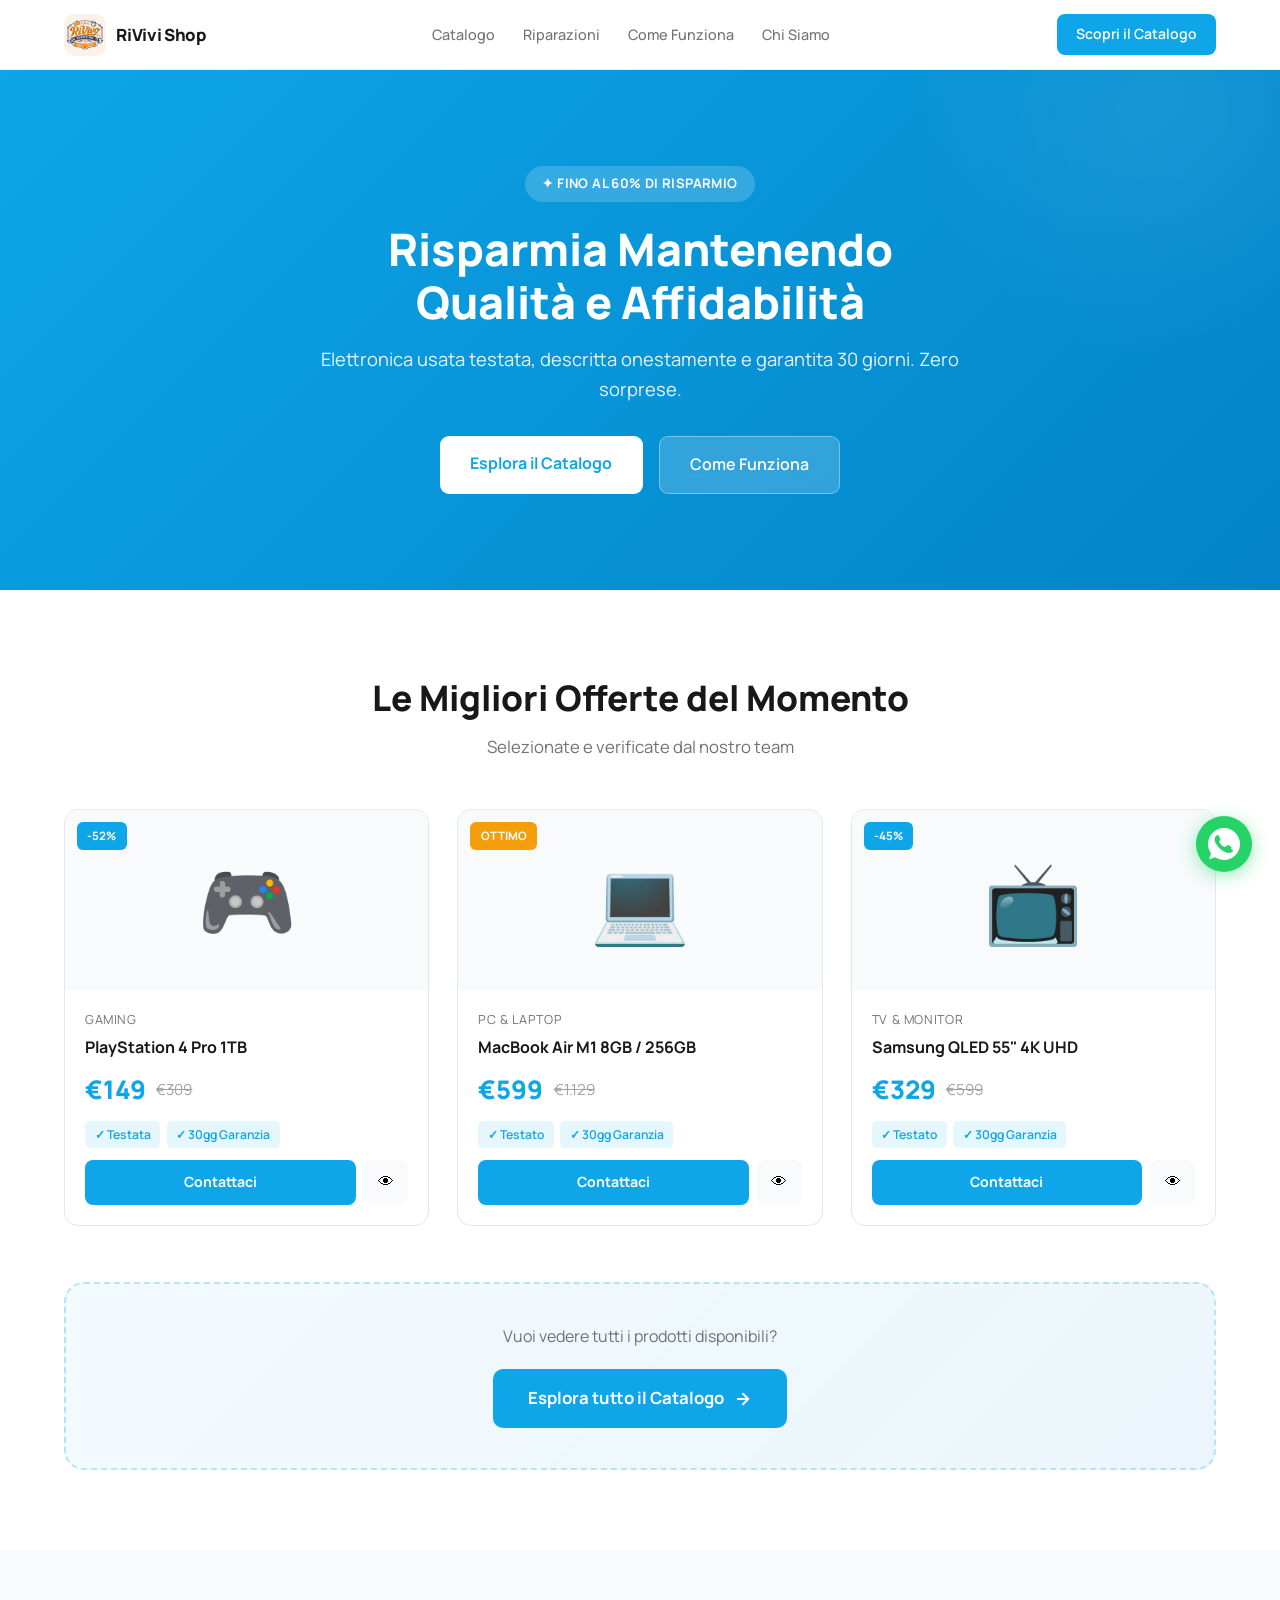
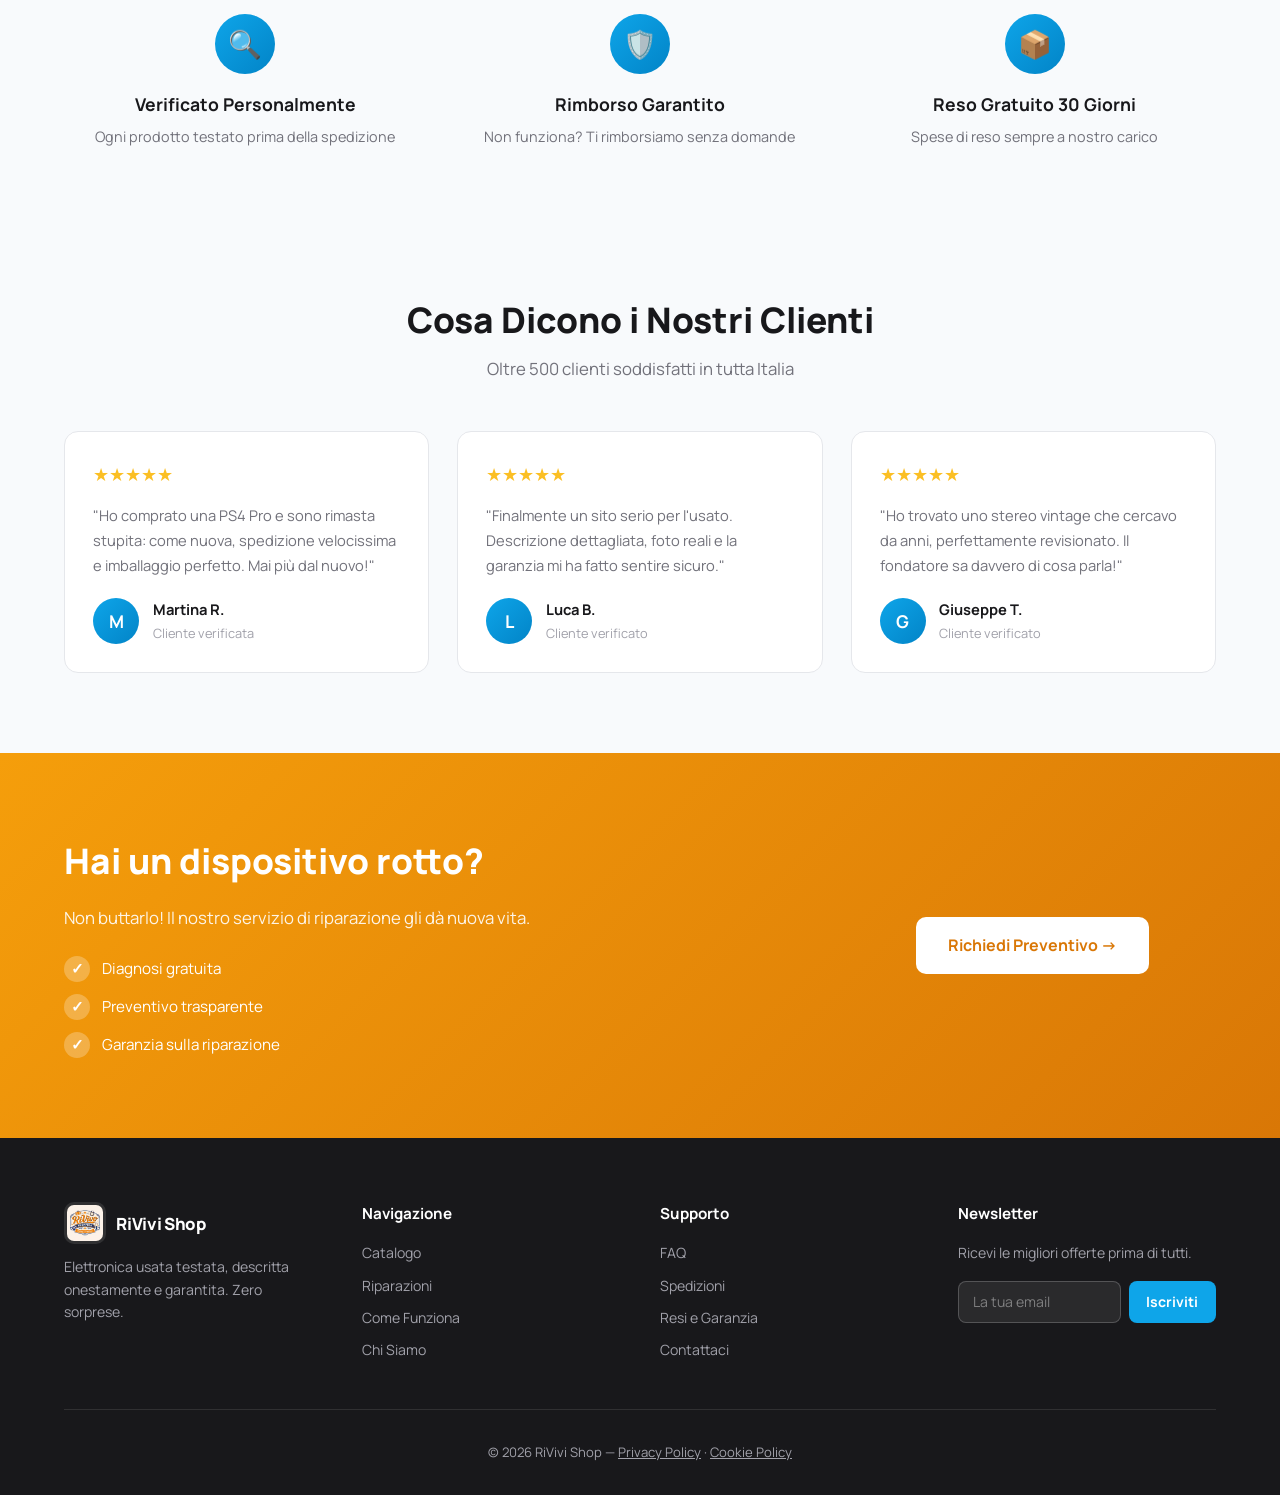
==== commit c81c0f4e: "Update index.html" ====
--- a/index.html
+++ b/index.html
@@ -15,7 +15,7 @@
   <div class="mobile-nav-drawer" id="mobileNavDrawer">
     <div class="drawer-header">
       <a href="index.html" class="logo">
-        <img src="logo.png" alt="RiVivi Shop" class="logo-img">
+        <img src="logo.jpeg" alt="RiVivi Shop" class="logo-img">
         <span class="logo-text">RiVivi Shop</span>
       </a>
       <button class="drawer-close-btn" onclick="closeMobileMenu()" aria-label="Chiudi">&#x2715;</button>
@@ -47,7 +47,7 @@
   <header class="header" id="mainHeader">
     <div class="header-container">
       <a href="index.html" class="logo">
-        <img src="logo.png" alt="RiVivi Shop" class="logo-img">
+        <img src="logo.jpeg" alt="RiVivi Shop" class="logo-img">
         <span class="logo-text">RiVivi Shop</span>
       </a>
       <nav class="nav">
@@ -257,7 +257,7 @@
       <div class="footer-grid">
         <div class="footer-section">
           <div class="logo footer-logo">
-            <img src="logo.png" alt="RiVivi Shop" class="logo-img logo-img--footer">
+            <img src="logo.jpeg" alt="RiVivi Shop" class="logo-img logo-img--footer">
             <span class="logo-text">RiVivi Shop</span>
           </div>
           <p style="color:var(--gray-light);font-size:.88rem;line-height:1.6;margin-top:.75rem">Elettronica usata testata, descritta onestamente e garantita. Zero sorprese.</p>
@@ -318,3 +318,4 @@
   <script src="script.js"></script>
 </body>
 </html>
+
--- a/style.css
+++ b/style.css
@@ -1,5 +1,5 @@
 /* ============================================================
-   ELETTRONICA CONSAPEVOLE — style.css
+   RIVIVI SHOP — style.css
    ============================================================ */
 
 /* ===== RESET & VARIABILI ===== */
@@ -71,33 +71,50 @@
   gap: 1rem;
 }
 
-/* LOGO */
+/* LOGO CON IMMAGINE */
 .logo {
   display: flex;
   align-items: center;
-  gap: 0.6rem;
+  gap: 0.65rem;
   text-decoration: none;
   color: var(--dark);
   font-weight: 700;
-  font-size: 0.92rem;
-  line-height: 1.3;
+  font-size: 1.05rem;
+  line-height: 1.25;
   flex-shrink: 0;
 }
-.logo-icon {
-  background: linear-gradient(135deg, var(--primary), var(--primary-dark));
-  color: white;
-  width: 38px;
-  height: 38px;
-  border-radius: 9px;
-  display: flex;
-  align-items: center;
-  justify-content: center;
-  font-weight: 700;
-  font-family: var(--font-mono);
-  font-size: 0.88rem;
+
+.logo-img {
+  width: 42px;
+  height: 42px;
+  min-width: 42px;
   flex-shrink: 0;
-}
-.footer-logo { color: white; }
+  border-radius: 10px;
+  object-fit: contain;
+  display: block;
+}
+
+.logo-img--footer {
+  width: 42px;
+  height: 42px;
+  border-radius: 10px;
+  background: rgba(255,255,255,0.1);
+  padding: 3px;
+}
+
+.logo-text {
+  font-weight: 800;
+  font-size: 1.05rem;
+  line-height: 1.25;
+  letter-spacing: -0.02em;
+}
+
+.footer-logo { 
+  color: white; 
+}
+.footer-logo .logo-text {
+  color: white;
+}
 
 /* NAV DESKTOP */
 .nav {
@@ -135,7 +152,7 @@
 
 /* HAMBURGER BUTTON */
 .mobile-menu-btn {
-  display: none;   /* visibile solo su mobile via media query */
+  display: none;
   flex-direction: column;
   justify-content: center;
   gap: 5px;
@@ -157,11 +174,10 @@
 }
 
 /* ============================================================
-   MOBILE NAV DRAWER — nascosto di default su tutti i device,
-   aperto solo via JS (.open) — visibile solo su mobile
+   MOBILE NAV DRAWER
    ============================================================ */
 .mobile-nav-backdrop {
-  display: none;          /* JS: style.display='block' */
+  display: none;
   position: fixed;
   inset: 0;
   background: rgba(0,0,0,0.45);
@@ -182,16 +198,15 @@
   display: flex;
   flex-direction: column;
   padding-bottom: 2rem;
-  transform: translateX(100%);    /* sempre fuori schermo */
+  transform: translateX(100%);
   transition: transform 0.35s cubic-bezier(0.16,1,0.3,1);
   box-shadow: -8px 0 32px rgba(0,0,0,0.14);
   overflow-y: auto;
 }
 .mobile-nav-drawer.open {
-  transform: translateX(0);       /* JS aggiunge .open */
-}
-
-/* su DESKTOP forza sempre nascosto anche se JS aggiunge .open per errore */
+  transform: translateX(0);
+}
+
 @media (min-width: 769px) {
   .mobile-nav-drawer,
   .mobile-nav-backdrop {
@@ -598,11 +613,10 @@
 .trust-item p  { color: var(--gray); font-size: 0.9rem; }
 
 /* ============================================================
-   RECENSIONI — scroll orizzontale su mobile, griglia su desktop
+   RECENSIONI
    ============================================================ */
 .reviews { padding: 5rem 0; }
 
-/* Desktop: griglia 3 colonne */
 .reviews-grid {
   display: grid;
   grid-template-columns: repeat(3, 1fr);
@@ -620,11 +634,10 @@
 
 .review-author { display: flex; align-items: center; gap: 0.85rem; }
 
-/* Avatar: dimensione fissa uguale per tutti */
 .author-avatar {
   width: 46px;
   height: 46px;
-  min-width: 46px;   /* impedisce lo schiacciamento */
+  min-width: 46px;
   flex-shrink: 0;
   background: linear-gradient(135deg, var(--primary), var(--primary-dark));
   color: white;
@@ -736,11 +749,11 @@
 }
 
 /* ============================================================
-   POPUP NEWSLETTER — IN ALTO A DESTRA (desktop) / basso (mobile)
+   POPUP NEWSLETTER
    ============================================================ */
 .newsletter-popup {
   position: fixed;
-  top: 5.5rem;       /* sotto l'header sticky */
+  top: 5.5rem;
   right: 1.5rem;
   background: white;
   padding: 1.75rem 1.75rem 1.5rem;
@@ -811,7 +824,7 @@
 .popup-btn:hover { background: var(--primary-dark); }
 
 /* ============================================================
-   WHATSAPP FLOAT — fisso in basso a destra, 56px, scorre con pagina
+   WHATSAPP FLOAT
    ============================================================ */
 .whatsapp-float {
   position: fixed;
@@ -833,7 +846,6 @@
   transform: scale(1.1);
   box-shadow: 0 8px 28px rgba(37,211,102,0.6);
 }
-/* forza dimensione SVG interno — evita espansione a 100% */
 .whatsapp-float svg {
   width: 32px;
   height: 32px;
@@ -907,6 +919,16 @@
   .nav, .cta-btn   { display: none; }
   .mobile-menu-btn { display: flex; }
 
+  /* Logo mobile più compatto */
+  .logo-img {
+    width: 36px;
+    height: 36px;
+    min-width: 36px;
+  }
+  .logo-text {
+    font-size: 0.95rem;
+  }
+
   /* Hero */
   .hero       { padding: 3.5rem 1.25rem; }
   .hero h1    { font-size: 1.9rem; }
@@ -945,7 +967,6 @@
     -webkit-overflow-scrolling: touch;
     gap: 1rem;
     padding-bottom: 1.25rem;
-    /* nasconde la scrollbar visivamente ma mantiene la funzionalità */
     scrollbar-width: none;
   }
   .reviews-grid::-webkit-scrollbar { display: none; }
@@ -966,17 +987,21 @@
   /* Popup: in basso su mobile */
   .newsletter-popup {
     top: auto;
-    bottom: 1rem;
+    bottom: 1.5rem;
+    left: 1rem;
     right: 1rem;
-    left: 1rem;
     width: auto;
   }
 
-  /* WhatsApp */
-  .whatsapp-float      { bottom: 1.25rem; right: 1.25rem; width: 50px; height: 50px; }
-  .whatsapp-float svg  { width: 28px; height: 28px; }
-}
-
-@media (max-width: 400px) {
-  .hero h1 { font-size: 1.65rem; }
-}
+  /* WhatsApp float: più piccolo su mobile */
+  .whatsapp-float {
+    width: 52px;
+    height: 52px;
+    bottom: 1.25rem;
+    right: 1.25rem;
+  }
+  .whatsapp-float svg {
+    width: 28px;
+    height: 28px;
+  }
+}
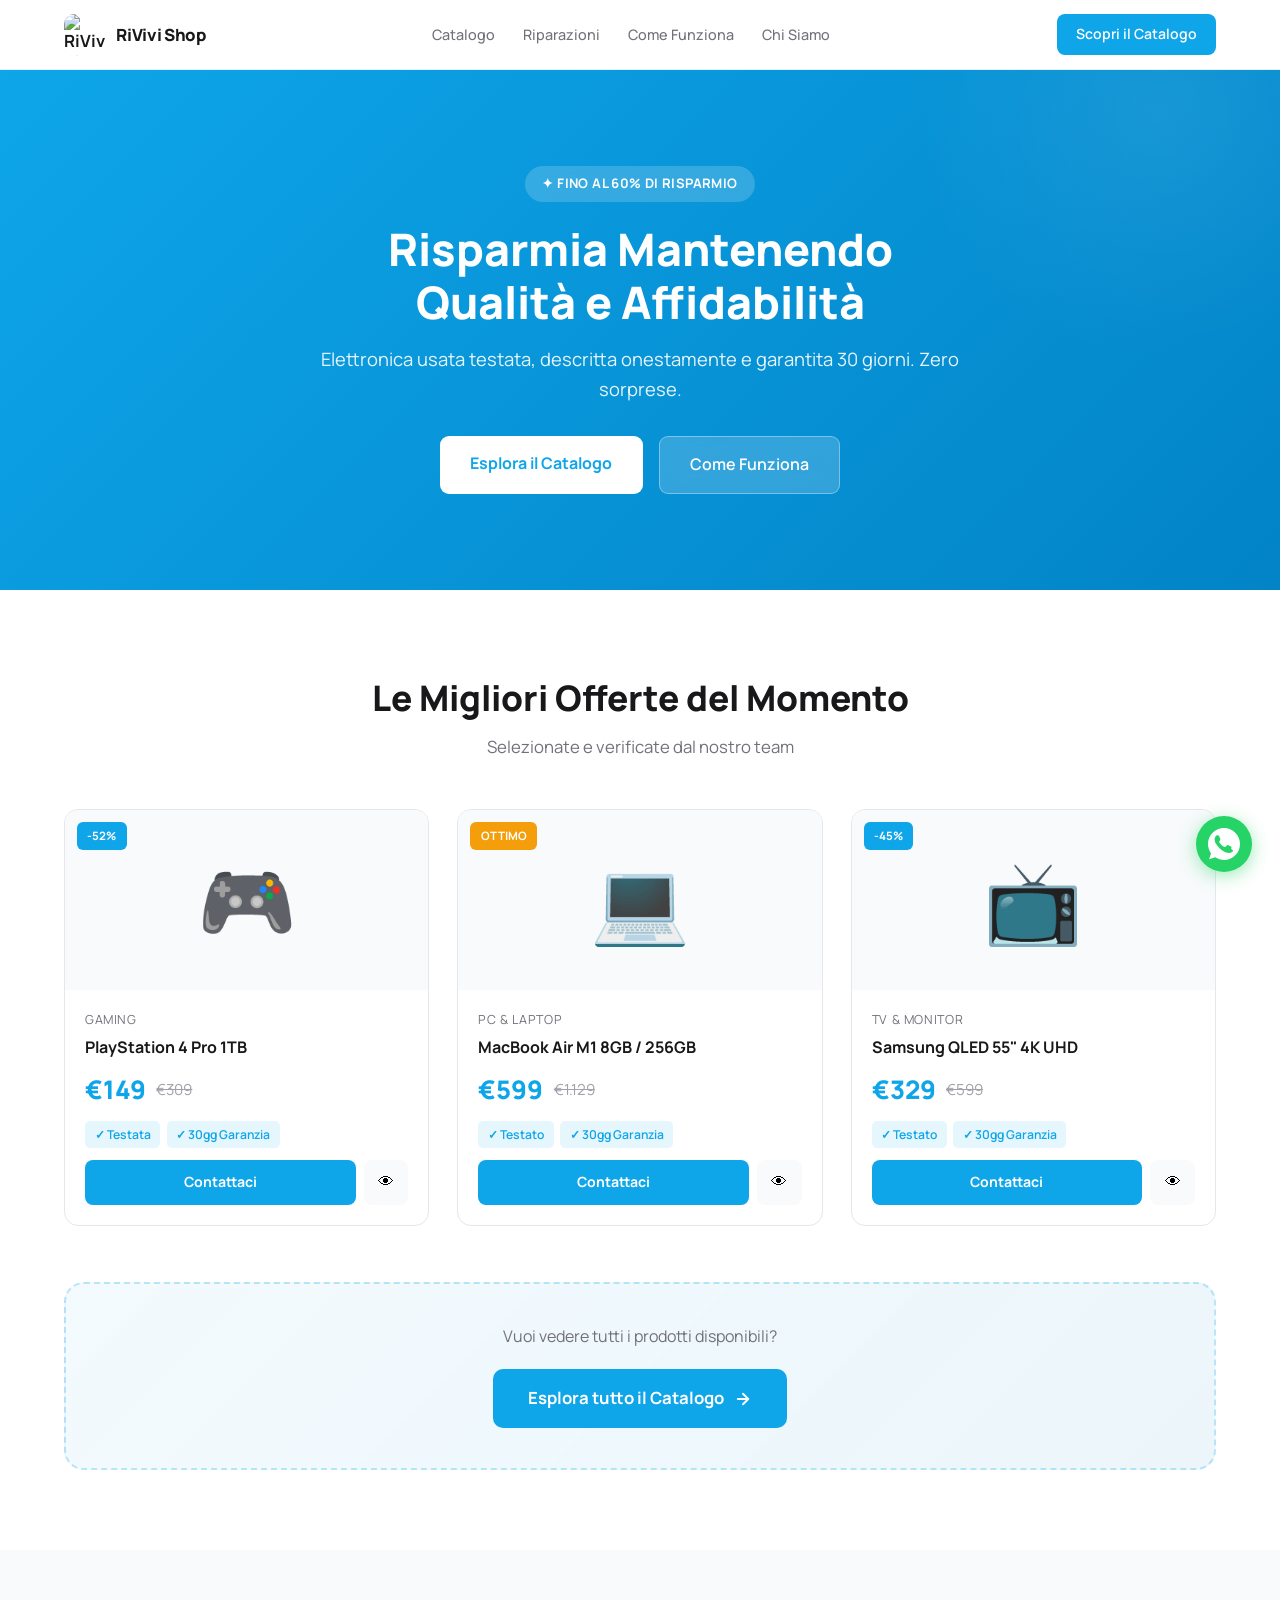
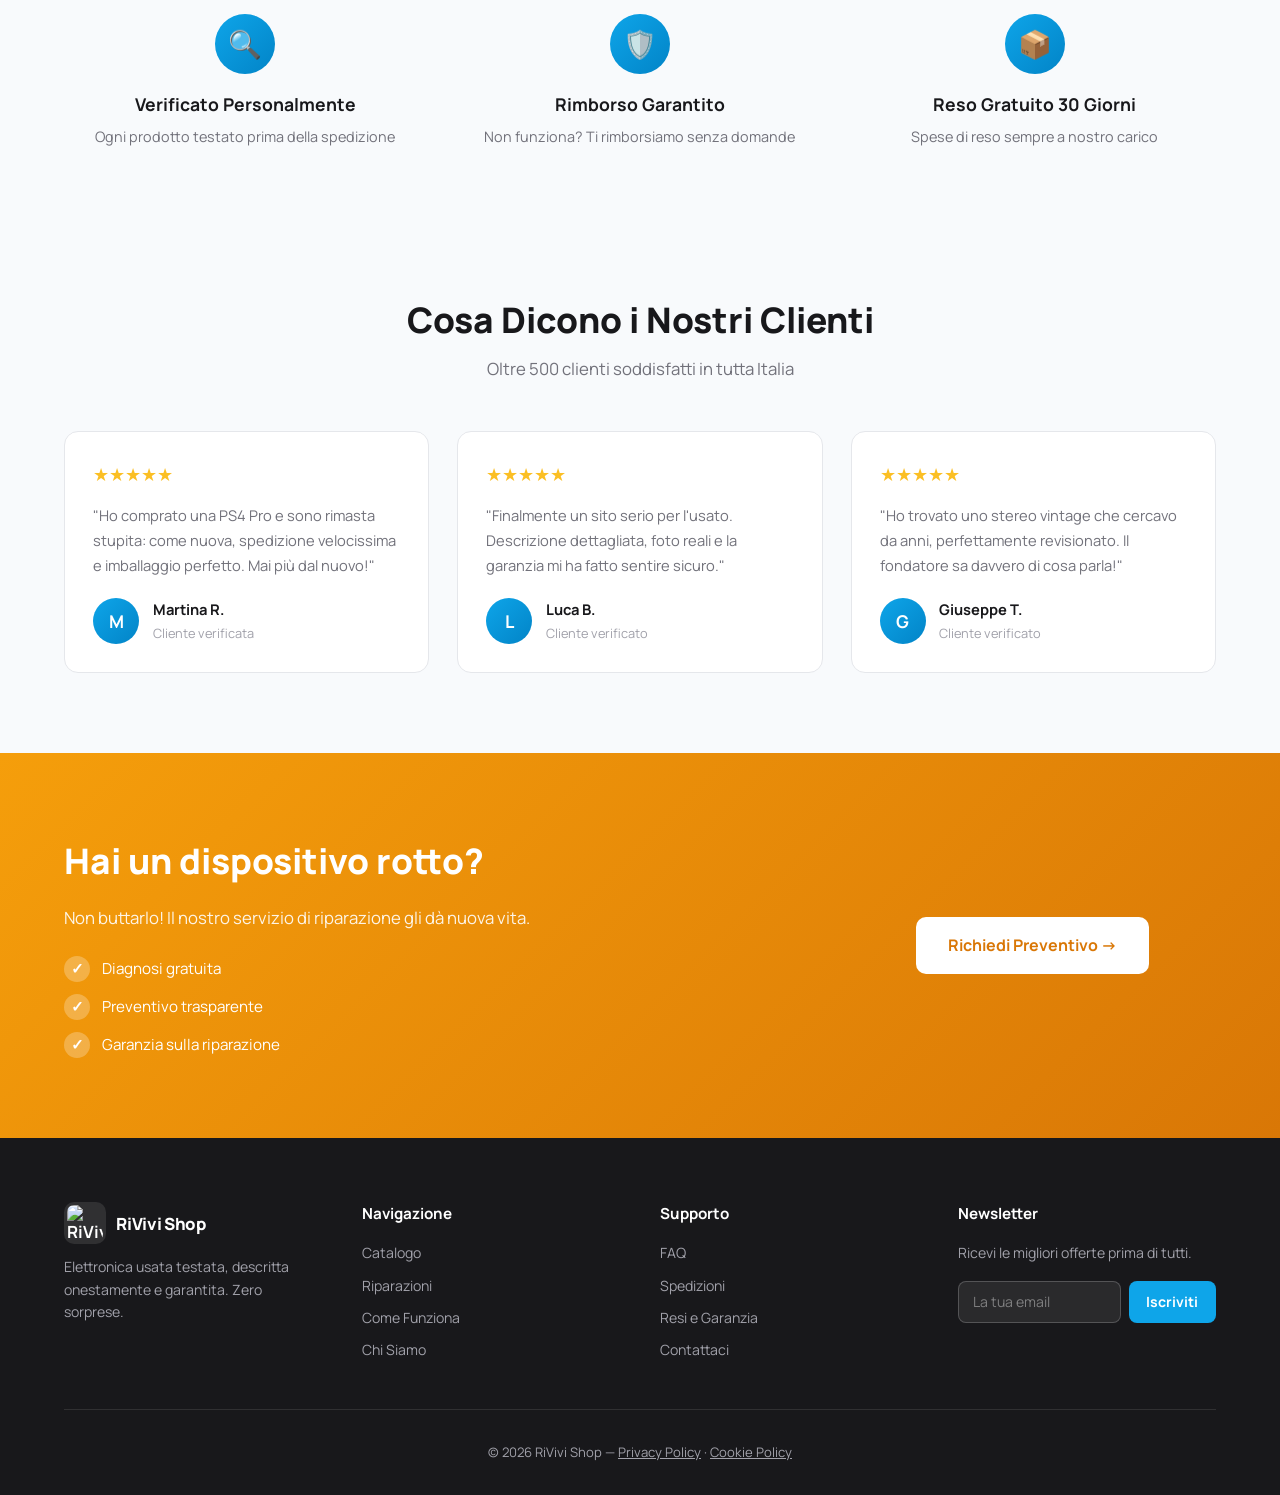
==== commit 11655cf5: "Update index.html" ====
--- a/index.html
+++ b/index.html
@@ -15,7 +15,7 @@
   <div class="mobile-nav-drawer" id="mobileNavDrawer">
     <div class="drawer-header">
       <a href="index.html" class="logo">
-        <img src="logo.jpeg" alt="RiVivi Shop" class="logo-img">
+        <img src="Logo.png" alt="RiVivi Shop" class="logo-img">
         <span class="logo-text">RiVivi Shop</span>
       </a>
       <button class="drawer-close-btn" onclick="closeMobileMenu()" aria-label="Chiudi">&#x2715;</button>
@@ -47,7 +47,7 @@
   <header class="header" id="mainHeader">
     <div class="header-container">
       <a href="index.html" class="logo">
-        <img src="logo.jpeg" alt="RiVivi Shop" class="logo-img">
+        <img src="Logo.png" alt="RiVivi Shop" class="logo-img">
         <span class="logo-text">RiVivi Shop</span>
       </a>
       <nav class="nav">
@@ -257,7 +257,7 @@
       <div class="footer-grid">
         <div class="footer-section">
           <div class="logo footer-logo">
-            <img src="logo.jpeg" alt="RiVivi Shop" class="logo-img logo-img--footer">
+            <img src="Logo.png" alt="RiVivi Shop" class="logo-img logo-img--footer">
             <span class="logo-text">RiVivi Shop</span>
           </div>
           <p style="color:var(--gray-light);font-size:.88rem;line-height:1.6;margin-top:.75rem">Elettronica usata testata, descritta onestamente e garantita. Zero sorprese.</p>
@@ -319,3 +319,4 @@
 </body>
 </html>
 
+
